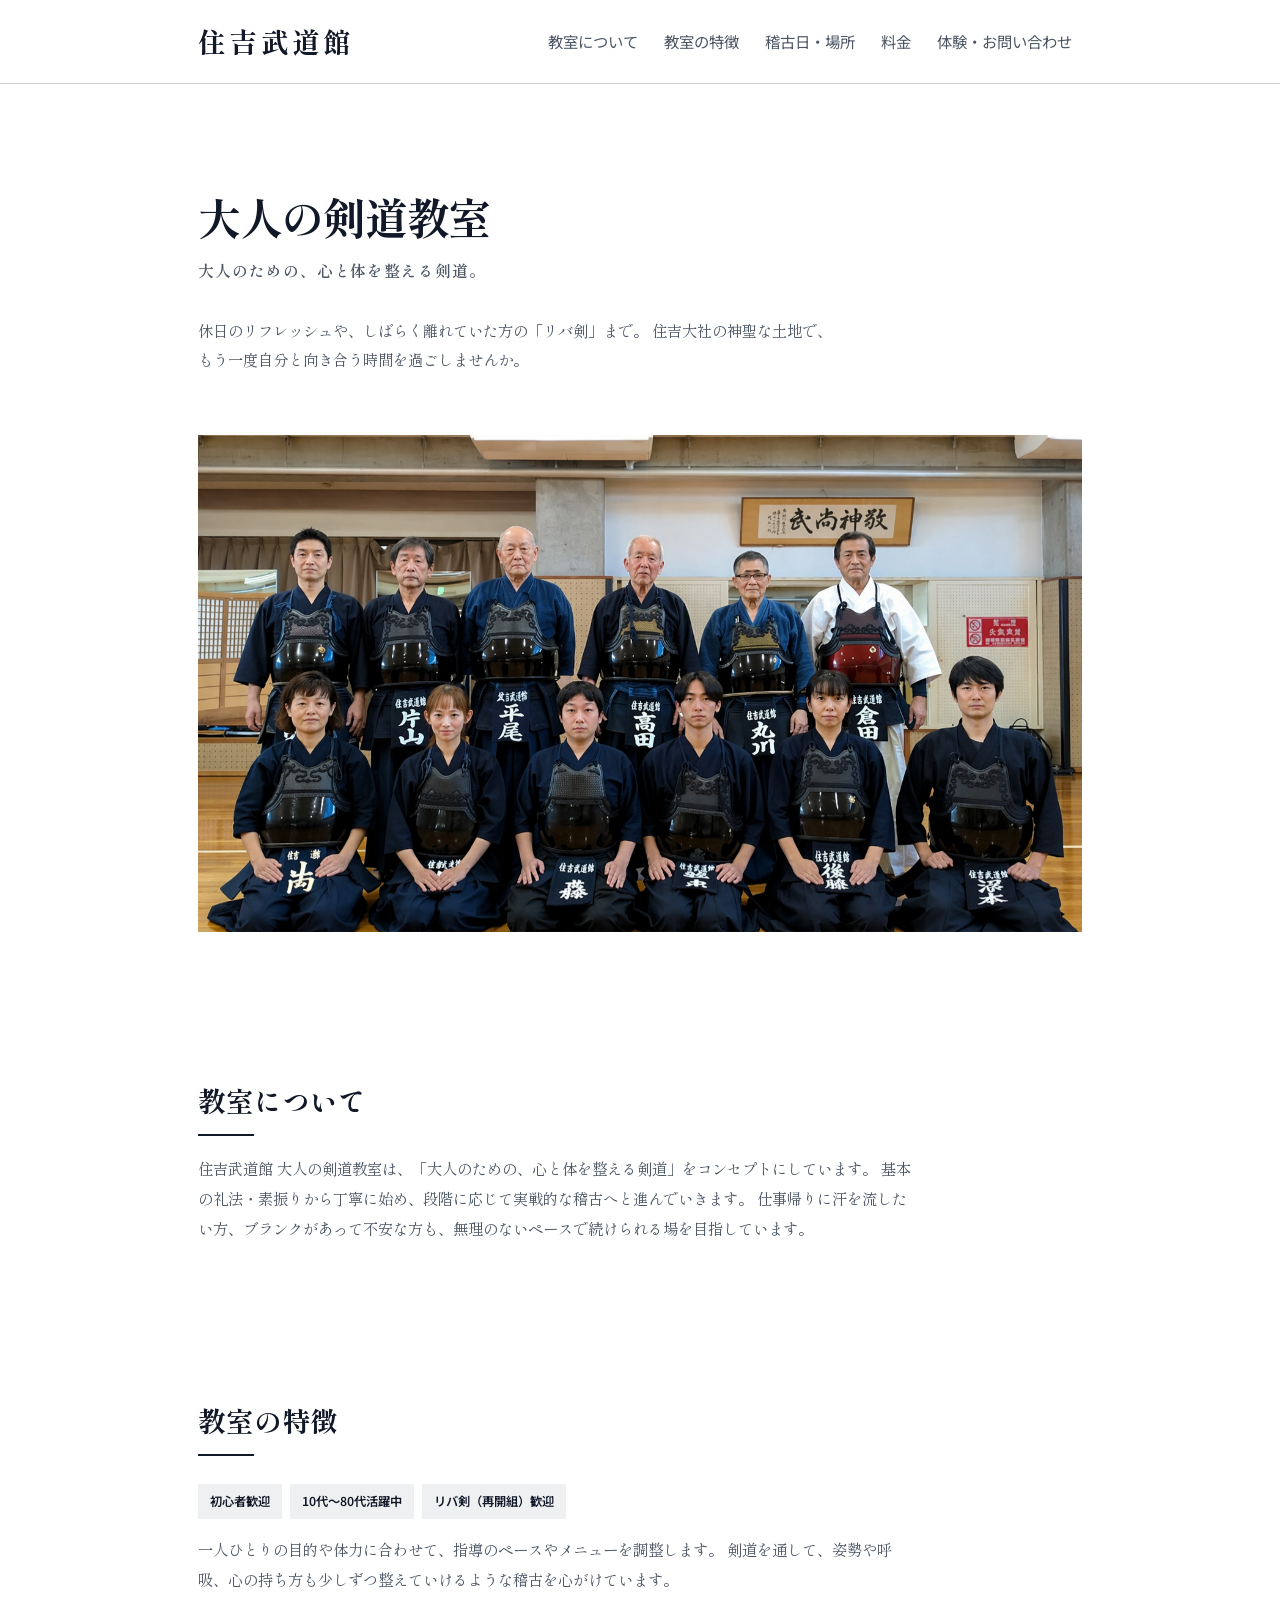
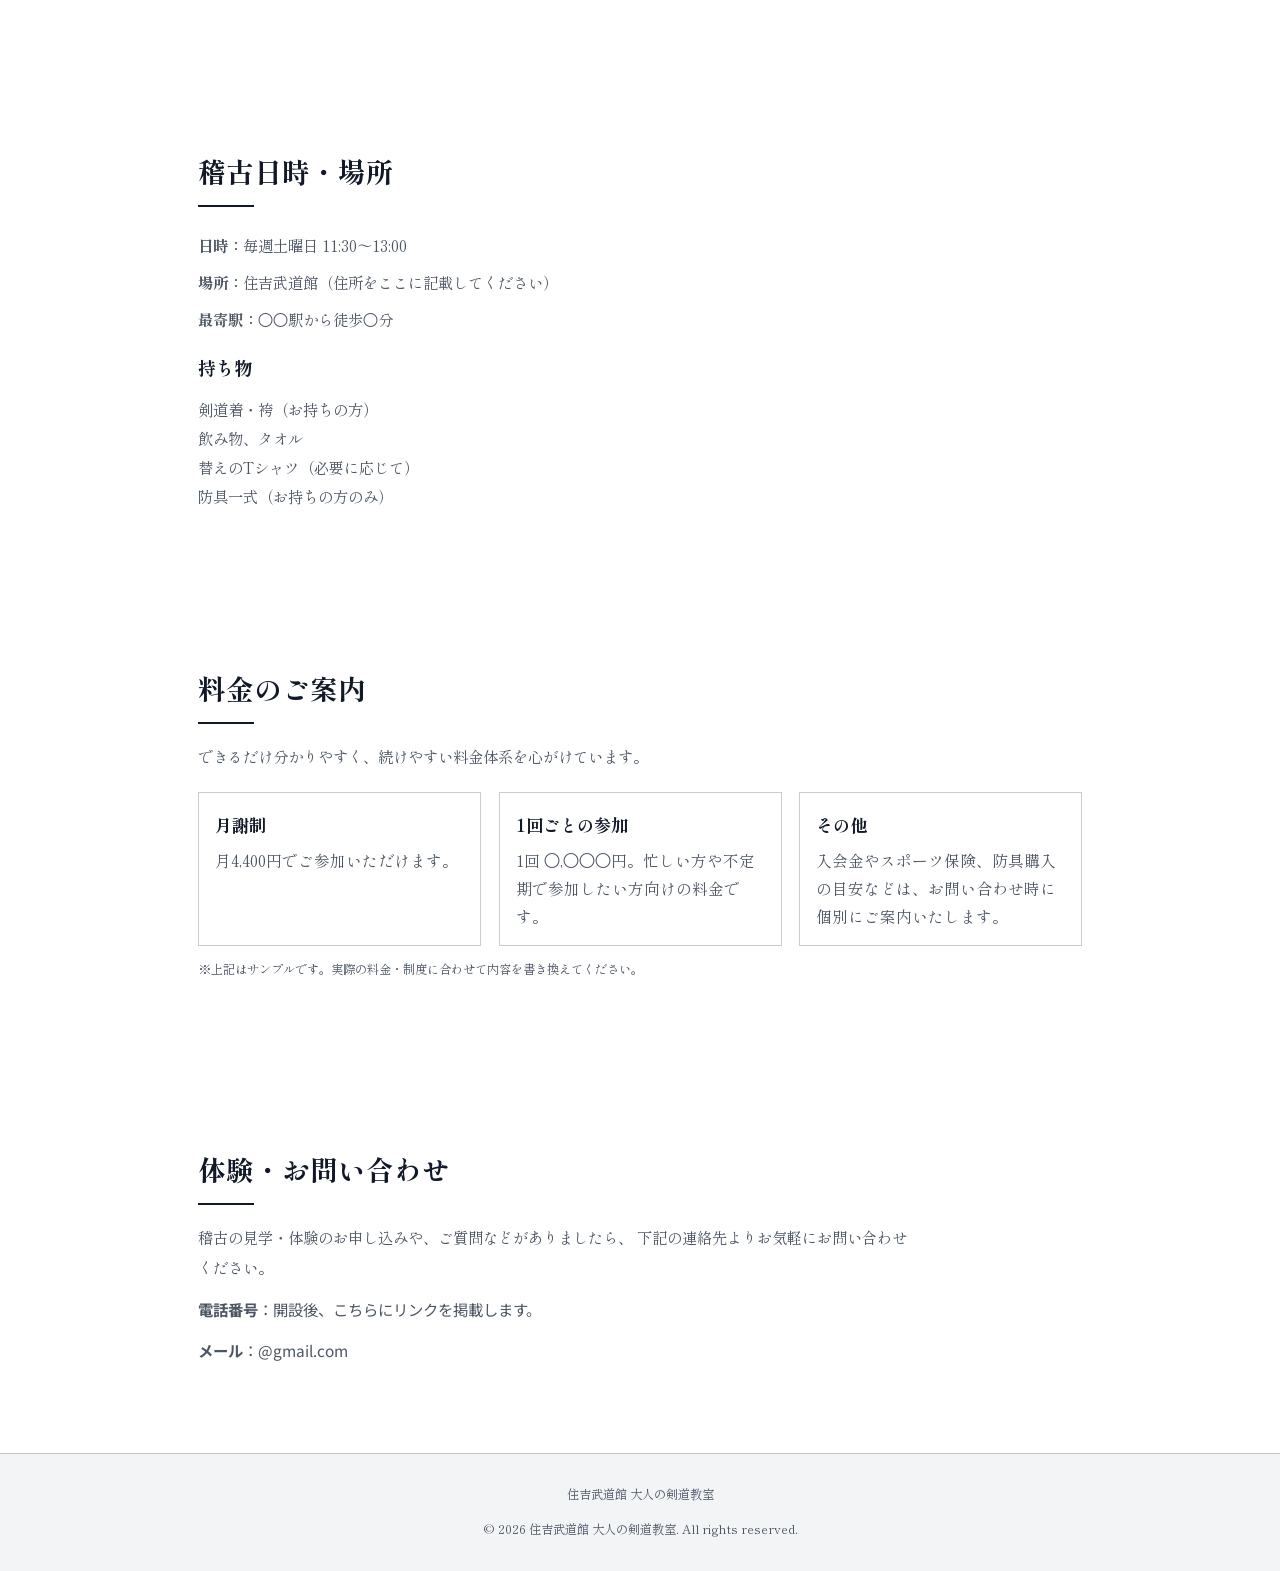
==== index.html @ 5b2eb1c3 "Add files via upload" ====
<!DOCTYPE html>
<html lang="ja">

<head>
  <meta charset="UTF-8" />
  <meta name="viewport" content="width=device-width, initial-scale=1" />
  <title>住吉武道館｜大人の剣道教室</title>
  <link rel="preconnect" href="https://fonts.googleapis.com">
  <link rel="preconnect" href="https://fonts.gstatic.com" crossorigin>
  <link
    href="https://fonts.googleapis.com/css2?family=Noto+Sans+JP:wght@400;500;600;700&family=Sawarabi+Mincho&family=Shippori+Mincho:wght@400;500;600;700;800&display=swap"
    rel="stylesheet">
  <link rel="stylesheet" href="style.css?v=20260422d" />
</head>

<body>
  <div id="page-loader">
    <div class="loader-panel left"></div>
    <div class="loader-panel right"></div>
    <div class="loader-shinai"></div>
  </div>

  <header class="site-header">
    <div class="container header-inner">
      <a href="#hero" class="logo">住吉武道館</a>
      <button class="menu-toggle" type="button" aria-label="メニューを開く" aria-expanded="false" aria-controls="site-nav">
        <span></span>
        <span></span>
        <span></span>
      </button>
      <nav class="nav" id="site-nav">
        <a href="#about">教室について</a>
        <a href="#features">教室の特徴</a>
        <a href="#schedule">稽古日・場所</a>
        <a href="#pricing">料金</a>
        <a href="#contact">体験・お問い合わせ</a>
      </nav>
    </div>
  </header>

  <main>
    <section id="hero" class="hero">
      <div class="container hero-inner">
        <div class="hero-text">
          <h1>大人の剣道教室</h1>
          <p class="hero-tagline">大人のための、心と体を整える剣道。</p>
          <p>
            休日のリフレッシュや、しばらく離れていた方の「リバ剣」まで。
            住吉大社の神聖な土地で、もう一度自分と向き合う時間を過ごしませんか。
          </p>
        </div>
        <div class="hero-visual">
          <div class="hero-photo">
            <img src="1.png" alt="住吉武道館 大人の剣道教室の集合写真" class="hero-photo-img" />
            <div class="hero-photo-overlay"></div>
          </div>
        </div>
      </div>
    </section>

    <section id="about" class="section">
      <div class="container section-inner">
        <h2 class="section-title">教室について</h2>
        <p class="section-lead">
          住吉武道館 大人の剣道教室は、「大人のための、心と体を整える剣道」をコンセプトにしています。
          基本の礼法・素振りから丁寧に始め、段階に応じて実戦的な稽古へと進んでいきます。
          仕事帰りに汗を流したい方、ブランクがあって不安な方も、無理のないペースで続けられる場を目指しています。
        </p>
      </div>
    </section>

    <section id="features" class="section">
      <div class="container section-inner">
        <h2 class="section-title">教室の特徴</h2>
        <div class="badge-row">
          <span class="badge">初心者歓迎</span>
          <span class="badge">10代〜80代活躍中</span>
          <span class="badge">リバ剣（再開組）歓迎</span>
        </div>
        <p class="section-lead">
          一人ひとりの目的や体力に合わせて、指導のペースやメニューを調整します。
          剣道を通して、姿勢や呼吸、心の持ち方も少しずつ整えていけるような稽古を心がけています。
        </p>
      </div>
    </section>

    <section id="schedule" class="section">
      <div class="container section-inner">
        <h2 class="section-title">稽古日時・場所</h2>
        <div class="schedule-simple">
          <p><strong>日時：</strong>毎週土曜日 11:30〜13:00</p>
          <p><strong>場所：</strong>住吉武道館（住所をここに記載してください）</p>
          <p><strong>最寄駅：</strong>◯◯駅から徒歩◯分</p>
        </div>
        <div class="belongings-section">
          <h3 class="belongings-title">持ち物</h3>
          <ul class="belongings-list">
            <li>剣道着・袴（お持ちの方）</li>
            <li>飲み物、タオル</li>
            <li>替えのTシャツ（必要に応じて）</li>
            <li>防具一式（お持ちの方のみ）</li>
          </ul>
        </div>
      </div>
    </section>

    <section id="pricing" class="section gray">
      <div class="container section-inner">
        <h2 class="section-title">料金のご案内</h2>
        <p class="section-lead">
          できるだけ分かりやすく、続けやすい料金体系を心がけています。
        </p>
        <div class="cards">
          <div class="card">
            <h3>月謝制</h3>
            <p>月4,400円でご参加いただけます。</p>
          </div>
          <div class="card">
            <h3>1回ごとの参加</h3>
            <p>
              1回 ◯,◯◯◯円。忙しい方や不定期で参加したい方向けの料金です。
            </p>
          </div>
          <div class="card">
            <h3>その他</h3>
            <p>
              入会金やスポーツ保険、防具購入の目安などは、お問い合わせ時に個別にご案内いたします。
            </p>
          </div>
        </div>
        <p class="section-note">
          ※上記はサンプルです。実際の料金・制度に合わせて内容を書き換えてください。
        </p>
      </div>
    </section>

    <section id="contact" class="section">
      <div class="container section-inner">
        <h2 class="section-title">体験・お問い合わせ</h2>
        <p class="section-lead">
          稽古の見学・体験のお申し込みや、ご質問などがありましたら、
          下記の連絡先よりお気軽にお問い合わせください。
        </p>
        <ul class="contact-methods">
          <li>
            <strong>電話番号</strong>：開設後、こちらにリンクを掲載します。
          </li>
          <li>
            <strong>メール</strong>：@gmail.com
          </li>
        </ul>
      </div>
    </section>
  </main>

  <footer class="site-footer">
    <div class="container footer-inner">
      <p>住吉武道館 大人の剣道教室</p>
      <p>
        &copy; <span id="year"></span> 住吉武道館 大人の剣道教室. All rights
        reserved.
      </p>
    </div>
  </footer>

  <script src="script.js?v=20260422c"></script>
</body>

</html>
---- style.css ----
:root {
  --bg: #ffffff;
  --bg-alt: #ffffff;
  --card-bg: #ffffff;
  --accent: #1f2937;
  --accent-soft: rgba(31, 41, 55, 0.07);
  --accent-strong: #111827;
  --text: #111827;
  --text-soft: #4b5563;
  --border-subtle: rgba(31, 41, 55, 0.24);
  --radius-lg: 0;
  --radius-md: 0;
  --shadow-soft: 0 18px 40px rgba(15, 23, 42, 0.08);
  --font-serif: 'Shippori Mincho', 'Sawarabi Mincho', serif;
  --font-sans: 'Noto Sans JP', sans-serif;
}

*,
*::before,
*::after {
  box-sizing: border-box;
  border-radius: 0 !important;
}

html,
body {
  margin: 0;
  padding: 0;
  font-family: var(--font-serif);
  font-size: clamp(15px, 1.2vw, 17px);
  line-height: 1.85;
  background: #ffffff;
  color: var(--text);
  scroll-behavior: smooth;
  overflow-x: hidden;
}

.nav,
.btn,
.badge,
.hero-photo-badge,
.hero-photo-label,
.info-row dt,
.text-muted,
.form-row input,
.form-row textarea,
.form-row label,
.faq-q,
.contact-methods {
  font-family: var(--font-sans);
}

/* 縦書きのラベルのみ明朝体に戻す */
.hero-photo-label {
  font-family: var(--font-serif);
}

#page-loader {
  position: fixed;
  inset: 0;
  z-index: 9999;
  pointer-events: none;
  display: flex;
  align-items: center;
  justify-content: center;
  overflow: hidden;
}

.loader-panel {
  position: absolute;
  top: 0;
  width: 50%;
  height: 100%;
  background: radial-gradient(circle at top, #111827, #020617);
}

.loader-panel.left {
  left: 0;
  transform-origin: left center;
  animation: loader-open-left 1.2s ease-in-out forwards 1.4s;
}

.loader-panel.right {
  right: 0;
  transform-origin: right center;
  animation: loader-open-right 1.2s ease-in-out forwards 1.4s;
}

.loader-title {
  position: relative;
  padding: 10px 24px;
  border-radius: 999px;
  border: 1px solid rgba(229, 231, 235, 0.7);
  background: rgba(15, 23, 42, 0.85);
  color: #f9fafb;
  font-size: 0.9rem;
  letter-spacing: 0.12em;
  text-transform: none;
  opacity: 0;
  animation: loader-title-fade 0.8s ease-out forwards 0.8s;
}

.loader-shinai {
  position: relative;
  width: 80px;
  height: 80px;
}

.loader-shinai::before,
.loader-shinai::after {
  content: '';
  position: absolute;
  left: 50%;
  top: 50%;
  width: 4px;
  height: 72px;
  background: linear-gradient(to bottom, #facc6b, #b45309);
  border-radius: 999px;
  box-shadow: 0 6px 12px rgba(0, 0, 0, 0.35);
  transform: translate(-50%, -50%);
  transform-origin: center 90%;
  opacity: 0;
}

.loader-shinai::before {
  animation: shinai-left 1.4s ease-in-out forwards 0.3s;
}

.loader-shinai::after {
  animation: shinai-right 1.4s ease-in-out forwards 0.3s;
}

@keyframes loader-open-left {
  0% {
    transform: translateX(0);
  }

  100% {
    transform: translateX(-100%);
  }
}

@keyframes loader-open-right {
  0% {
    transform: translateX(0);
  }

  100% {
    transform: translateX(100%);
  }
}

@keyframes loader-title-fade {
  0% {
    opacity: 0;
  }

  40% {
    opacity: 1;
  }

  100% {
    opacity: 0;
  }
}

@keyframes shinai-left {
  0% {
    transform: translate(-220%, -50%) rotate(-8deg);
    opacity: 0;
  }

  25% {
    opacity: 1;
  }

  70% {
    transform: translate(-62%, -50%) rotate(32deg);
    opacity: 1;
  }

  100% {
    transform: translate(-62%, -50%) rotate(32deg);
    opacity: 0;
  }
}

@keyframes shinai-right {
  0% {
    transform: translate(220%, -50%) rotate(8deg);
    opacity: 0;
  }

  25% {
    opacity: 1;
  }

  70% {
    transform: translate(-38%, -50%) rotate(-32deg);
    opacity: 1;
  }

  100% {
    transform: translate(-38%, -50%) rotate(-32deg);
    opacity: 0;
  }
}

body {
  min-height: 100vh;
}

a {
  color: inherit;
  text-decoration: none;
}

.container {
  width: 100%;
  max-width: 980px;
  margin-inline: auto;
  padding-inline: 48px;
}

.site-header {
  position: sticky;
  top: 0;
  z-index: 20;
  backdrop-filter: blur(16px);
  background: rgba(255, 255, 255, 0.98);
  border-bottom: 1px solid var(--border-subtle);
}

.reveal-on-scroll {
  opacity: 0;
  transform: translateY(28px) scale(0.985);
  filter: blur(4px);
  transition: opacity 0.85s ease, transform 0.85s ease, filter 0.85s ease;
  transition-delay: var(--reveal-delay, 0ms);
  will-change: opacity, transform;
}

.reveal-on-scroll.is-visible,
.is-visible {
  opacity: 1;
  transform: translateY(0) scale(1);
  filter: blur(0);
}

.header-inner {
  display: flex;
  align-items: center;
  justify-content: space-between;
  gap: 24px;
  padding-block: 16px;
}

.logo {
  font-weight: 700;
  letter-spacing: 0.12em;
  text-transform: none;
  font-size: clamp(1.35rem, 1.2vw + 1rem, 1.8rem);
  color: #111827;
  white-space: nowrap;
}

.menu-toggle {
  display: none;
  flex-direction: column;
  justify-content: center;
  gap: 5px;
  width: 42px;
  height: 42px;
  border: none;
  background: transparent;
  padding: 10px;
  cursor: pointer;
}

.menu-toggle span {
  display: block;
  width: 100%;
  height: 2px;
  background: #111827;
  transition: transform 0.2s ease, opacity 0.2s ease;
}

.nav {
  display: flex;
  position: static;
  background: transparent;
  border: none;
  padding: 0;
  flex-direction: row;
  gap: 6px;
  opacity: 1;
  pointer-events: auto;
  transform: none;
  transition: none;
}

.nav a {
  width: auto;
  padding: 8px 10px;
  color: var(--text-soft);
  transition: color 0.2s ease, background-color 0.2s ease,
    transform 0.15s ease;
}

.site-header.nav-open .nav {
  opacity: 1;
  pointer-events: auto;
  transform: translateY(0);
}

.site-header.nav-open .menu-toggle span:nth-child(1) {
  transform: translateY(7px) rotate(45deg);
}

.site-header.nav-open .menu-toggle span:nth-child(2) {
  opacity: 0;
}

.site-header.nav-open .menu-toggle span:nth-child(3) {
  transform: translateY(-7px) rotate(-45deg);
}

.nav a:hover {
  color: #111827;
  background-color: rgba(31, 41, 55, 0.06);
  transform: translateY(-1px);
}

.hero {
  padding: 72px 0 56px;
}

.hero-inner {
  display: flex;
  flex-direction: column;
  gap: 32px;
  align-items: flex-start;
}

.hero-text {
  border-left: none;
  padding-left: 0;
  text-align: left;
  max-width: 720px;
  margin-inline: 0;
}

.hero-tagline {
  font-size: clamp(0.92rem, 0.4vw + 0.84rem, 1.02rem);
  color: var(--accent-strong);
  font-weight: 600;
  letter-spacing: 0.06em;
  text-transform: none;
  margin: 0 0 8px;
}

.hero-text h1 {
  font-size: clamp(2.1rem, 3vw + 1rem, 2.8rem);
  line-height: 1.15;
  letter-spacing: -0.03em;
  margin-bottom: 16px;
}

.hero-text p {
  margin: 0 0 30px;
  color: var(--text-soft);
  max-width: 640px;
  margin-inline: 0;
}

.hero-actions {
  display: flex;
  flex-wrap: wrap;
  gap: 12px;
  justify-content: center;
}

.btn {
  display: inline-flex;
  align-items: center;
  justify-content: center;
  padding: 10px 20px;
  border-radius: 999px;
  border: 1px solid transparent;
  cursor: pointer;
  font-size: 0.95rem;
  font-weight: 500;
  transition: background-color 0.18s ease, color 0.18s ease,
    border-color 0.18s ease, transform 0.12s ease, box-shadow 0.12s ease;
}

.btn.primary {
  background: linear-gradient(135deg, #1f2937, #111827);
  border-color: rgba(17, 24, 39, 0.9);
  color: #ffffff;
  box-shadow: 0 18px 35px rgba(15, 23, 42, 0.55);
}

.btn.primary:hover {
  background: linear-gradient(135deg, #111827, #020617);
  transform: translateY(-1px);
  box-shadow: 0 22px 45px rgba(15, 23, 42, 0.7);
}

.btn.ghost {
  background: transparent;
  border-color: rgba(31, 41, 55, 0.4);
  color: var(--text-soft);
}

.btn.ghost:hover {
  background: rgba(31, 41, 55, 0.04);
  color: #111827;
  transform: translateY(-1px);
}

.btn.full-width {
  width: 100%;
}

.hero-visual {
  display: flex;
  justify-content: center;
  width: 100%;
}

.hero-photo {
  position: relative;
  padding: 0;
  background-color: transparent;
  width: min(900px, 100%);
  aspect-ratio: 16 / 9;
  border-radius: 0;
  border: none;
  color: inherit;
  box-shadow: none;
}

.hero-photo::after {
  content: none;
}

.hero-photo-img {
  width: 100%;
  height: 100%;
  object-fit: cover;
  display: block;
}

.hero-photo-overlay {
  display: none;
}

.hero-photo-content {
  position: absolute;
  inset: 24px;
  z-index: 10;
  pointer-events: none;
}

.hero-photo-label {
  position: absolute;
  bottom: 0;
  right: 0;
  writing-mode: vertical-rl;
  font-family: 'Shippori Mincho', serif;
  font-size: 0.95rem;
  letter-spacing: 0.2em;
  background: rgba(253, 253, 249, 0.95);
  color: #111827;
  padding: 18px 8px;
  border-left: 2px solid #b94724;
  margin: 0;
  box-shadow: none;
  pointer-events: auto;
}

.hero-photo-badge {
  position: absolute;
  top: 0;
  left: 0;
  padding: 6px 14px;
  background: #b94724;
  color: #fdfdf9;
  font-size: 0.85rem;
  font-weight: 600;
  letter-spacing: 0.1em;
  border: 1px solid rgba(255, 255, 255, 0.6);
  margin: 0;
  box-shadow: none;
  pointer-events: auto;
}

.card {
  background: var(--card-bg);
  border-radius: var(--radius-lg);
  padding: 20px 20px 18px;
  border: 1px solid var(--border-subtle);
  box-shadow: var(--shadow-soft);
}

.hero-visual .card h2 {
  font-size: 1.1rem;
  margin-top: 0;
  margin-bottom: 10px;
}

.hero-visual .card ul {
  margin: 0;
  padding-left: 18px;
  color: var(--text-soft);
  font-size: 0.94rem;
}

.section {
  padding: clamp(40px, 6vw, 64px) 0;
}

.section.gray {
  background: var(--bg-alt);
}

#pricing,
#faq {
  background: #ffffff;
}

.section-inner {
  text-align: left;
  display: flex;
  flex-direction: column;
  align-items: flex-start;
}

.section-title {
  font-size: clamp(1.3rem, 1.1vw + 1rem, 1.8rem);
  margin-bottom: 18px;
  width: 100%;
  text-align: left;
  display: flex;
  flex-direction: column;
  align-items: flex-start;
}

.section-title::after {
  content: '';
  display: block;
  width: 56px;
  height: 2px;
  margin-top: 8px;
  background: #111827;
  flex: 0 0 auto;
}

.section-lead {
  margin: 0;
  color: var(--text-soft);
  max-width: 720px;
  margin-inline: 0;
  line-height: 1.95;
}

.section-note {
  margin-top: 12px;
  font-size: 0.8rem;
  color: var(--text-soft);
}

.badge-row {
  display: flex;
  flex-wrap: wrap;
  gap: 8px;
  margin: 10px 0 16px;
  justify-content: flex-start;
}

.badge {
  display: inline-flex;
  align-items: center;
  padding: 6px 12px;
  border-radius: 999px;
  background: var(--accent-soft);
  color: var(--accent-strong);
  font-size: 0.8rem;
  font-weight: 600;
}

.cards {
  display: grid;
  grid-template-columns: repeat(3, minmax(0, 1fr));
  gap: 18px;
  margin-top: 20px;
}

.cards .card {
  border-radius: var(--radius-md);
  padding: 16px 16px 14px;
  background: var(--card-bg);
  border-color: var(--border-subtle);
}

/* 料金セクションは影を出さない */
#pricing .card {
  box-shadow: none;
}

.cards .card h3 {
  margin-top: 0;
  margin-bottom: 6px;
  font-size: clamp(1rem, 0.35vw + 0.94rem, 1.12rem);
}

.cards .card p {
  margin: 0;
  color: var(--text-soft);
  font-size: clamp(0.93rem, 0.3vw + 0.86rem, 1.02rem);
  line-height: 1.8;
}

.contact-form {
  margin-top: 20px;
  padding: 18px 18px 16px;
  border-radius: var(--radius-lg);
  background: var(--card-bg);
  border: 1px solid rgba(31, 41, 55, 0.28);
  box-shadow: var(--shadow-soft);
}

.schedule-simple {
  width: 100%;
  max-width: 760px;
  margin-top: 6px;
  display: flex;
  flex-direction: column;
  gap: 8px;
}

.schedule-simple p {
  margin: 0;
  color: var(--text-soft);
  line-height: 1.9;
}

.belongings-section {
  width: 100%;
  max-width: 760px;
  margin-top: 18px;
  background: transparent;
  border: none;
  border-radius: 0;
  padding: 0;
  text-align: left;
}

.belongings-title {
  margin: 0 0 10px;
  font-size: clamp(1rem, 0.4vw + 0.92rem, 1.15rem);
}

.belongings-list {
  margin: 0;
  padding-left: 0;
  list-style: none;
  color: var(--text-soft);
  line-height: 1.9;
}

.info-dl {
  margin: 0;
  display: flex;
  flex-direction: column;
  gap: 28px;
}

.info-row {
  display: flex;
  flex-direction: column;
  gap: 8px;
}

.info-row dt {
  font-size: 0.85rem;
  letter-spacing: 0.15em;
  color: #b94724;
  font-weight: 700;
  border-bottom: 1px solid rgba(31, 41, 55, 0.15);
  padding-bottom: 6px;
}

.info-row dd {
  margin: 0;
  font-size: 1.1rem;
  line-height: 1.6;
  color: var(--accent-strong);
}

.text-muted {
  font-size: 0.85rem;
  color: var(--text-soft);
  display: inline-block;
  margin-top: 6px;
  line-height: 1.5;
}

.map-wrapper {
  background: #ffffff;
  border-radius: 8px;
  padding: 8px;
  border: 1px solid #d1cbae;
  box-shadow: 0 10px 25px rgba(0, 0, 0, 0.05);
  display: flex;
}

.map-iframe {
  width: 100%;
  min-height: 320px;
  display: block;
  border-radius: 4px;
  filter: grayscale(40%) sepia(20%) contrast(1.1);
  transition: filter 0.4s ease;
}

.map-iframe:hover {
  filter: grayscale(0%) sepia(0%);
}

.form-row {
  display: flex;
  flex-direction: column;
  gap: 6px;
  margin-bottom: 12px;
}

.form-row label {
  font-size: 0.85rem;
  color: var(--text-soft);
}

.form-row input,
.form-row textarea {
  border-radius: 10px;
  border: 1px solid rgba(31, 41, 55, 0.3);
  background: #ffffff;
  color: var(--text);
  padding: 9px 11px;
  font: inherit;
  resize: vertical;
  min-height: 40px;
  outline: none;
  transition: border-color 0.18s ease, box-shadow 0.18s ease,
    background-color 0.18s ease;
}

.form-row input::placeholder,
.form-row textarea::placeholder {
  color: rgba(148, 163, 184, 0.6);
}

.form-row input:focus,
.form-row textarea:focus {
  border-color: rgba(31, 41, 55, 0.8);
  box-shadow: 0 0 0 1px rgba(31, 41, 55, 0.35);
  background: #ffffff;
}

.form-note {
  margin: 8px 0 0;
  font-size: 0.8rem;
  color: var(--text-soft);
}

.form-note.success {
  color: #4ade80;
}

.form-note.error {
  color: #f97373;
}

.site-footer {
  border-top: 1px solid var(--border-subtle);
  padding: 16px 0 18px;
  margin-top: 24px;
  background: #f3f4f6;
}

.footer-inner {
  text-align: center;
  font-size: 0.8rem;
  color: var(--text-soft);
}

.faq-list {
  margin-top: 16px;
  display: flex;
  flex-direction: column;
  gap: 12px;
  width: 100%;
  max-width: 760px;
}

.faq-item {
  padding: 12px 14px;
  border-radius: 12px;
  background: var(--card-bg);
  border: 1px solid rgba(31, 41, 55, 0.18);
}

.faq-q {
  margin: 0 0 10px;
  font-weight: 600;
  color: #111827;
  font-size: clamp(0.94rem, 0.35vw + 0.86rem, 1.04rem);
}

.faq-a {
  margin: 0;
  color: var(--text-soft);
  font-size: clamp(0.93rem, 0.3vw + 0.86rem, 1.01rem);
  line-height: 1.85;
}

.contact-methods {
  margin: 12px 0 0;
  padding-left: 0;
  color: var(--text-soft);
  font-size: clamp(0.92rem, 0.28vw + 0.84rem, 1rem);
  list-style: none;
  line-height: 1.9;
}

.contact-methods li+li {
  margin-top: 12px;
}

@media (max-width: 768px) {
  .container {
    padding-inline: 32px;
  }

  .header-inner {
    padding-block: 10px;
  }

  .hero {
    padding: 56px 0 44px;
  }

  .section {
    padding: 44px 0;
  }

  .hero-text p,
  .section-lead {
    max-width: 100%;
  }

  .cards {
    grid-template-columns: minmax(0, 1fr);
  }
}

@media (max-width: 900px) {
  .menu-toggle {
    display: inline-flex;
  }

  .nav {
    position: absolute;
    top: calc(100% + 8px);
    left: 14px;
    right: 14px;
    background: #ffffff;
    border: 1px solid rgba(31, 41, 55, 0.18);
    padding: 8px;
    flex-direction: column;
    gap: 2px;
    opacity: 0;
    pointer-events: none;
    transform: translateY(-6px);
    transition: opacity 0.2s ease, transform 0.2s ease;
  }

  .nav a {
    width: 100%;
    padding: 10px 12px;
  }
}

@media (max-width: 480px) {
  html,
  body {
    font-size: 15px;
  }

  .container {
    padding-inline: 24px;
  }

  .hero-text h1 {
    font-size: clamp(1.7rem, 6.8vw, 2rem);
    line-height: 1.25;
  }

  .hero-text p {
    margin-bottom: 24px;
  }

  .hero-text,
  .section-inner {
    width: 100%;
    max-width: 100%;
    margin-inline: 0;
  }

  .section-lead,
  .faq-a,
  .cards .card p,
  .contact-methods {
    max-width: 100%;
    margin-inline: 0;
  }

  .card,
  .cards .card,
  .faq-item {
    padding: 16px;
  }

  .section {
    padding: 38px 0;
  }

  .hero-actions {
    flex-direction: column;
    align-items: stretch;
  }
}
@media (prefers-reduced-motion: reduce) {
  html,
  body {
    scroll-behavior: auto;
  }

  .reveal-on-scroll {
    transition-duration: 0.45s;
  }
}
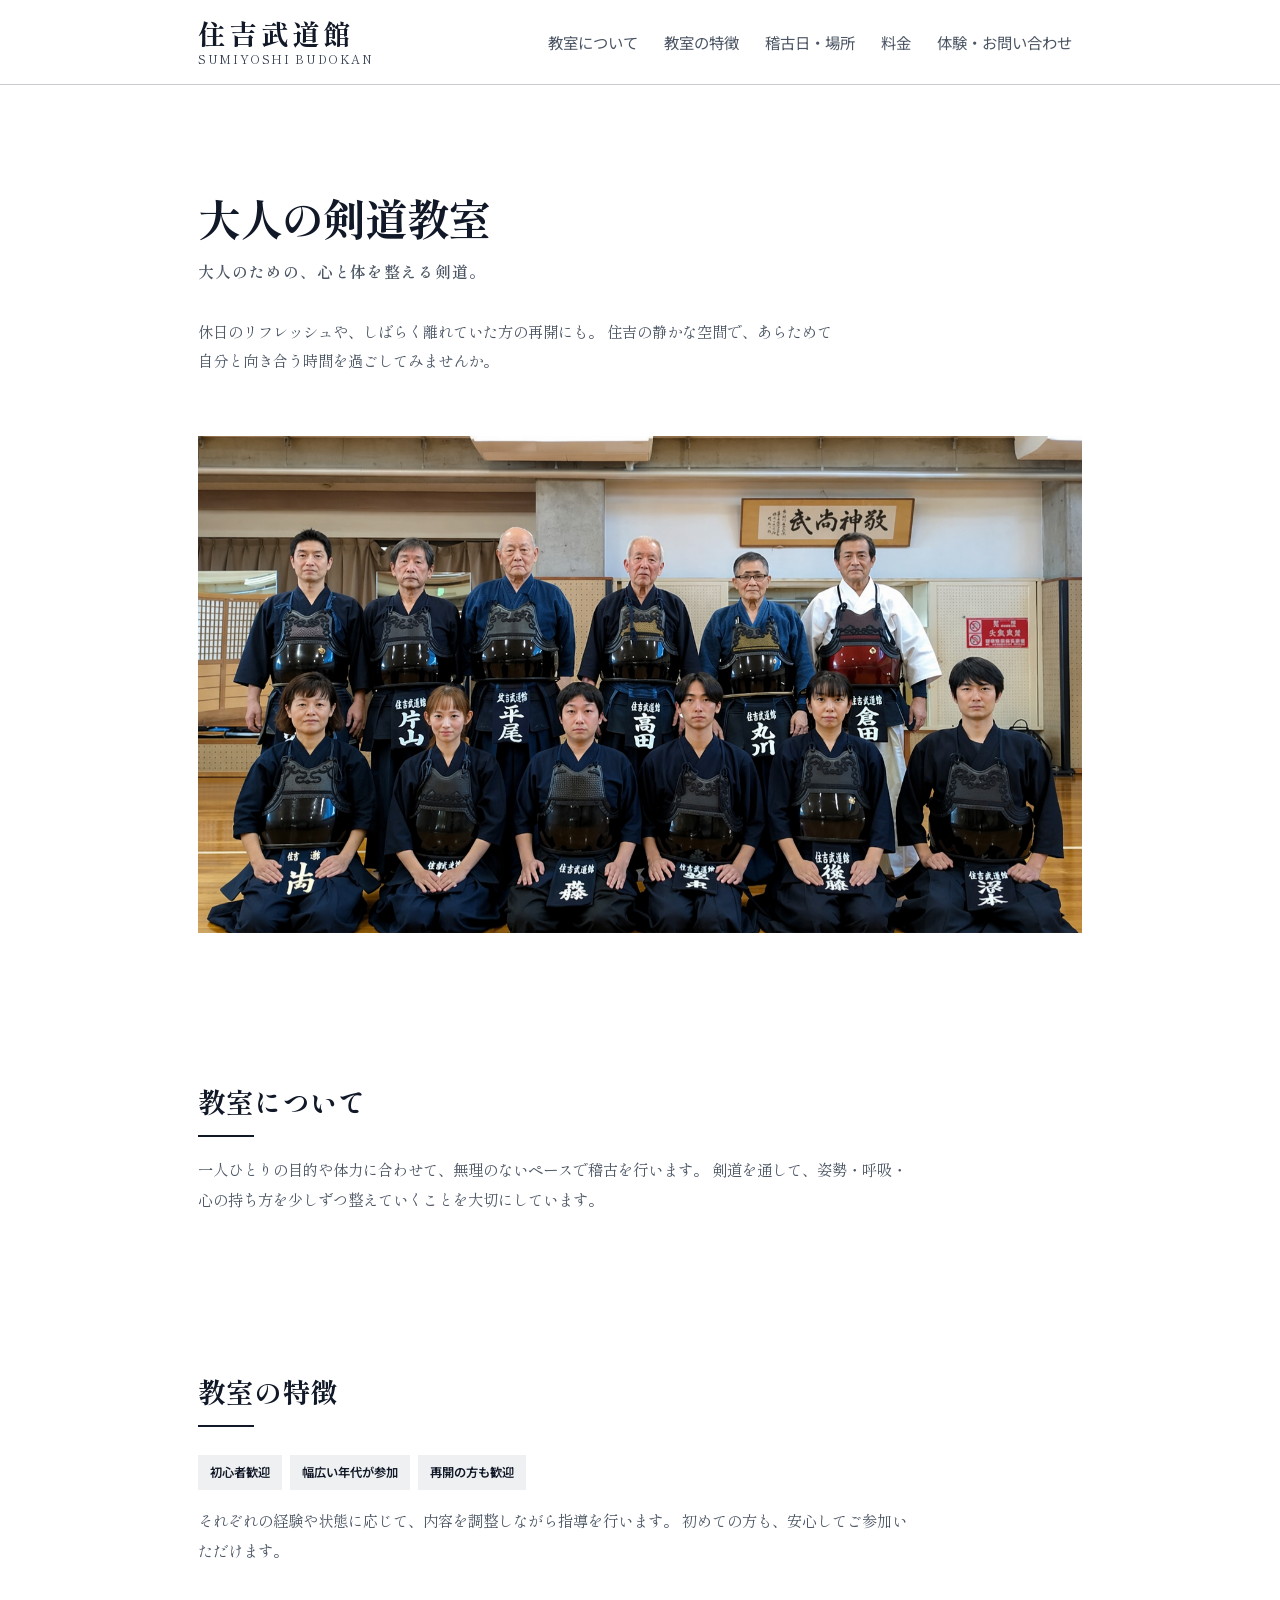
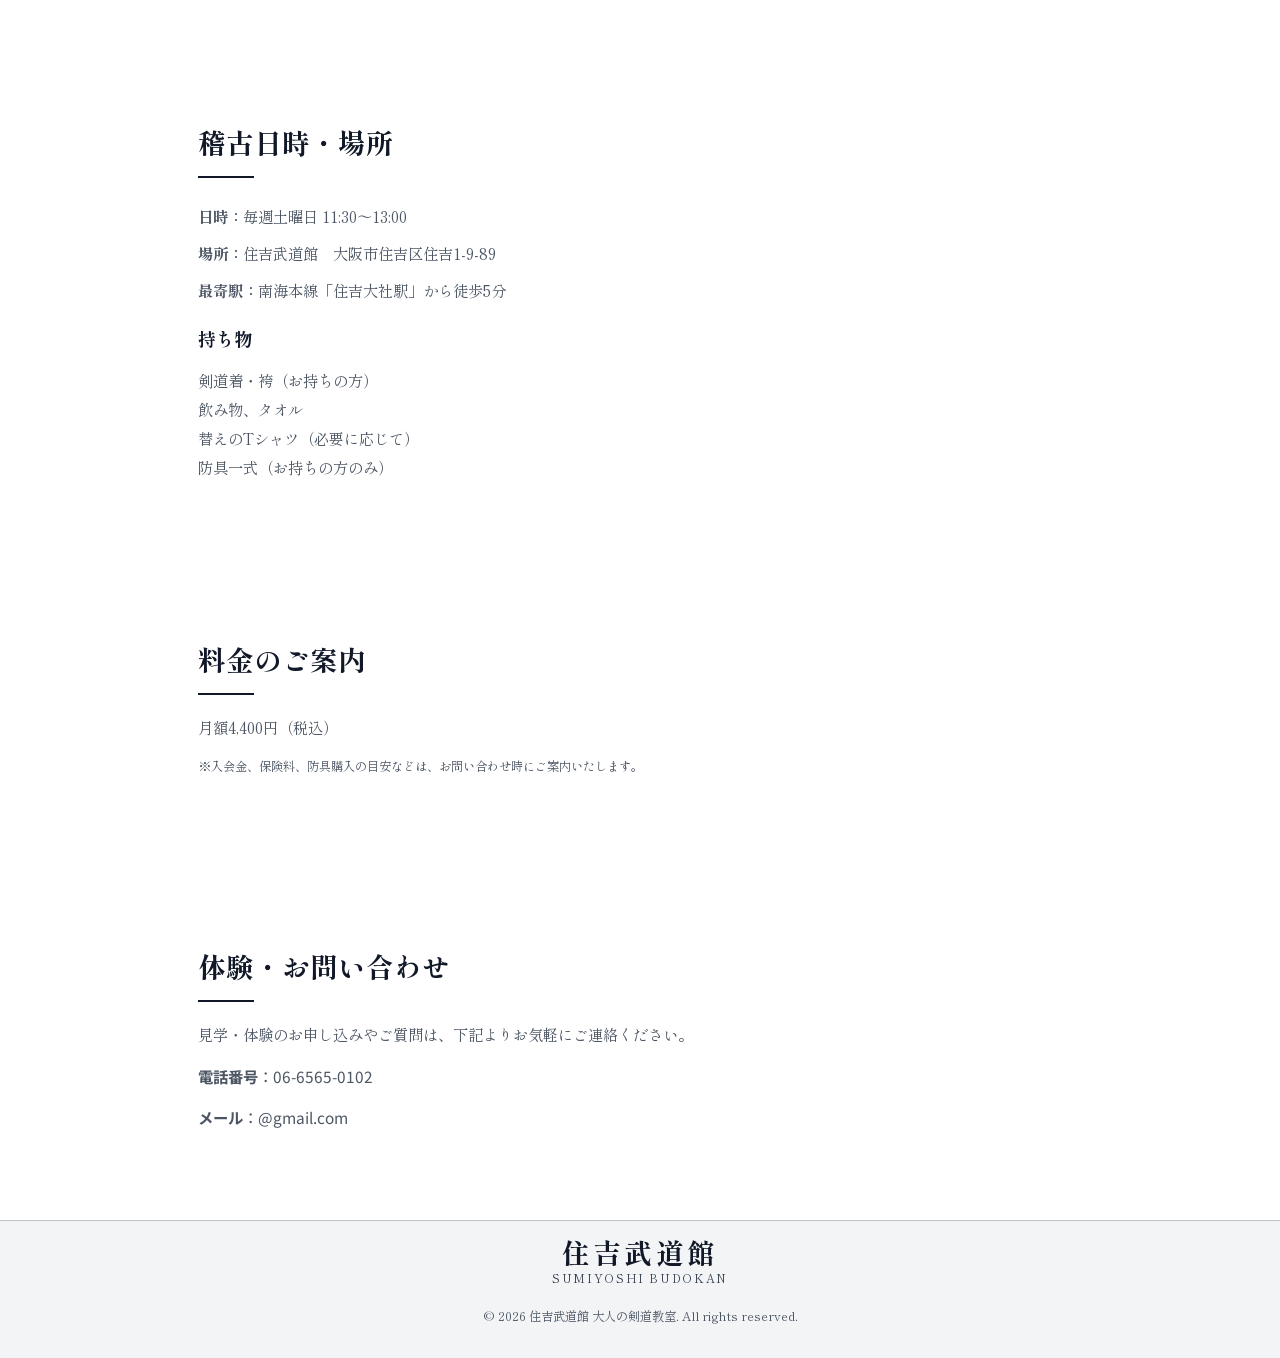
==== commit 4712dacf: "Add files via upload" ====
--- a/index.html
+++ b/index.html
@@ -22,7 +22,10 @@
 
   <header class="site-header">
     <div class="container header-inner">
-      <a href="#hero" class="logo">住吉武道館</a>
+      <a href="#hero" class="logo">
+        <span class="logo-main">住吉武道館</span>
+        <span class="logo-sub">SUMIYOSHI BUDOKAN</span>
+      </a>
       <button class="menu-toggle" type="button" aria-label="メニューを開く" aria-expanded="false" aria-controls="site-nav">
         <span></span>
         <span></span>
@@ -45,8 +48,8 @@
           <h1>大人の剣道教室</h1>
           <p class="hero-tagline">大人のための、心と体を整える剣道。</p>
           <p>
-            休日のリフレッシュや、しばらく離れていた方の「リバ剣」まで。
-            住吉大社の神聖な土地で、もう一度自分と向き合う時間を過ごしませんか。
+            休日のリフレッシュや、しばらく離れていた方の再開にも。
+住吉の静かな空間で、あらためて自分と向き合う時間を過ごしてみませんか。
           </p>
         </div>
         <div class="hero-visual">
@@ -62,9 +65,8 @@
       <div class="container section-inner">
         <h2 class="section-title">教室について</h2>
         <p class="section-lead">
-          住吉武道館 大人の剣道教室は、「大人のための、心と体を整える剣道」をコンセプトにしています。
-          基本の礼法・素振りから丁寧に始め、段階に応じて実戦的な稽古へと進んでいきます。
-          仕事帰りに汗を流したい方、ブランクがあって不安な方も、無理のないペースで続けられる場を目指しています。
+          一人ひとりの目的や体力に合わせて、無理のないペースで稽古を行います。
+剣道を通して、姿勢・呼吸・心の持ち方を少しずつ整えていくことを大切にしています。
         </p>
       </div>
     </section>
@@ -74,12 +76,12 @@
         <h2 class="section-title">教室の特徴</h2>
         <div class="badge-row">
           <span class="badge">初心者歓迎</span>
-          <span class="badge">10代〜80代活躍中</span>
-          <span class="badge">リバ剣（再開組）歓迎</span>
+          <span class="badge">幅広い年代が参加</span>
+          <span class="badge">再開の方も歓迎</span>
         </div>
         <p class="section-lead">
-          一人ひとりの目的や体力に合わせて、指導のペースやメニューを調整します。
-          剣道を通して、姿勢や呼吸、心の持ち方も少しずつ整えていけるような稽古を心がけています。
+          それぞれの経験や状態に応じて、内容を調整しながら指導を行います。
+初めての方も、安心してご参加いただけます。
         </p>
       </div>
     </section>
@@ -89,8 +91,8 @@
         <h2 class="section-title">稽古日時・場所</h2>
         <div class="schedule-simple">
           <p><strong>日時：</strong>毎週土曜日 11:30〜13:00</p>
-          <p><strong>場所：</strong>住吉武道館（住所をここに記載してください）</p>
-          <p><strong>最寄駅：</strong>◯◯駅から徒歩◯分</p>
+          <p><strong>場所：</strong>住吉武道館　大阪市住吉区住吉1-9-89</p>
+          <p><strong>最寄駅：</strong>南海本線「住吉大社駅」から徒歩5分</p>
         </div>
         <div class="belongings-section">
           <h3 class="belongings-title">持ち物</h3>
@@ -107,29 +109,9 @@
     <section id="pricing" class="section gray">
       <div class="container section-inner">
         <h2 class="section-title">料金のご案内</h2>
-        <p class="section-lead">
-          できるだけ分かりやすく、続けやすい料金体系を心がけています。
-        </p>
-        <div class="cards">
-          <div class="card">
-            <h3>月謝制</h3>
-            <p>月4,400円でご参加いただけます。</p>
-          </div>
-          <div class="card">
-            <h3>1回ごとの参加</h3>
-            <p>
-              1回 ◯,◯◯◯円。忙しい方や不定期で参加したい方向けの料金です。
-            </p>
-          </div>
-          <div class="card">
-            <h3>その他</h3>
-            <p>
-              入会金やスポーツ保険、防具購入の目安などは、お問い合わせ時に個別にご案内いたします。
-            </p>
-          </div>
-        </div>
+        <p class="section-lead">月額4,400円（税込）</p>
         <p class="section-note">
-          ※上記はサンプルです。実際の料金・制度に合わせて内容を書き換えてください。
+          ※入会金、保険料、防具購入の目安などは、お問い合わせ時にご案内いたします。
         </p>
       </div>
     </section>
@@ -138,12 +120,11 @@
       <div class="container section-inner">
         <h2 class="section-title">体験・お問い合わせ</h2>
         <p class="section-lead">
-          稽古の見学・体験のお申し込みや、ご質問などがありましたら、
-          下記の連絡先よりお気軽にお問い合わせください。
+          見学・体験のお申し込みやご質問は、下記よりお気軽にご連絡ください。
         </p>
         <ul class="contact-methods">
           <li>
-            <strong>電話番号</strong>：開設後、こちらにリンクを掲載します。
+            <strong>電話番号</strong>：06-6565-0102
           </li>
           <li>
             <strong>メール</strong>：@gmail.com
@@ -155,7 +136,10 @@
 
   <footer class="site-footer">
     <div class="container footer-inner">
-      <p>住吉武道館 大人の剣道教室</p>
+      <div class="logo footer-logo" aria-label="住吉武道館">
+        <span class="logo-main">住吉武道館</span>
+        <span class="logo-sub">SUMIYOSHI BUDOKAN</span>
+      </div>
       <p>
         &copy; <span id="year"></span> 住吉武道館 大人の剣道教室. All rights
         reserved.
--- a/style.css
+++ b/style.css
@@ -252,16 +252,37 @@
   align-items: center;
   justify-content: space-between;
   gap: 24px;
-  padding-block: 16px;
+  padding-block: 18px;
 }
 
 .logo {
+  display: inline-flex;
+  flex-direction: column;
+  align-items: stretch;
+  gap: 6px;
   font-weight: 700;
   letter-spacing: 0.12em;
   text-transform: none;
   font-size: clamp(1.35rem, 1.2vw + 1rem, 1.8rem);
   color: #111827;
   white-space: nowrap;
+}
+
+.logo-main {
+  display: block;
+  width: 100%;
+  line-height: 1.1;
+}
+
+.logo-sub {
+  display: block;
+  width: 92%;
+  font-family: var(--font-serif);
+  font-size: 0.42em;
+  font-weight: 400;
+  letter-spacing: 0.14em;
+  line-height: 1;
+  color: #374151;
 }
 
 .menu-toggle {
@@ -795,6 +816,10 @@
   color: var(--text-soft);
 }
 
+.footer-logo {
+  margin: 0 auto 8px;
+}
+
 .faq-list {
   margin-top: 16px;
   display: flex;
@@ -844,7 +869,7 @@
   }
 
   .header-inner {
-    padding-block: 10px;
+    padding-block: 12px;
   }
 
   .hero {
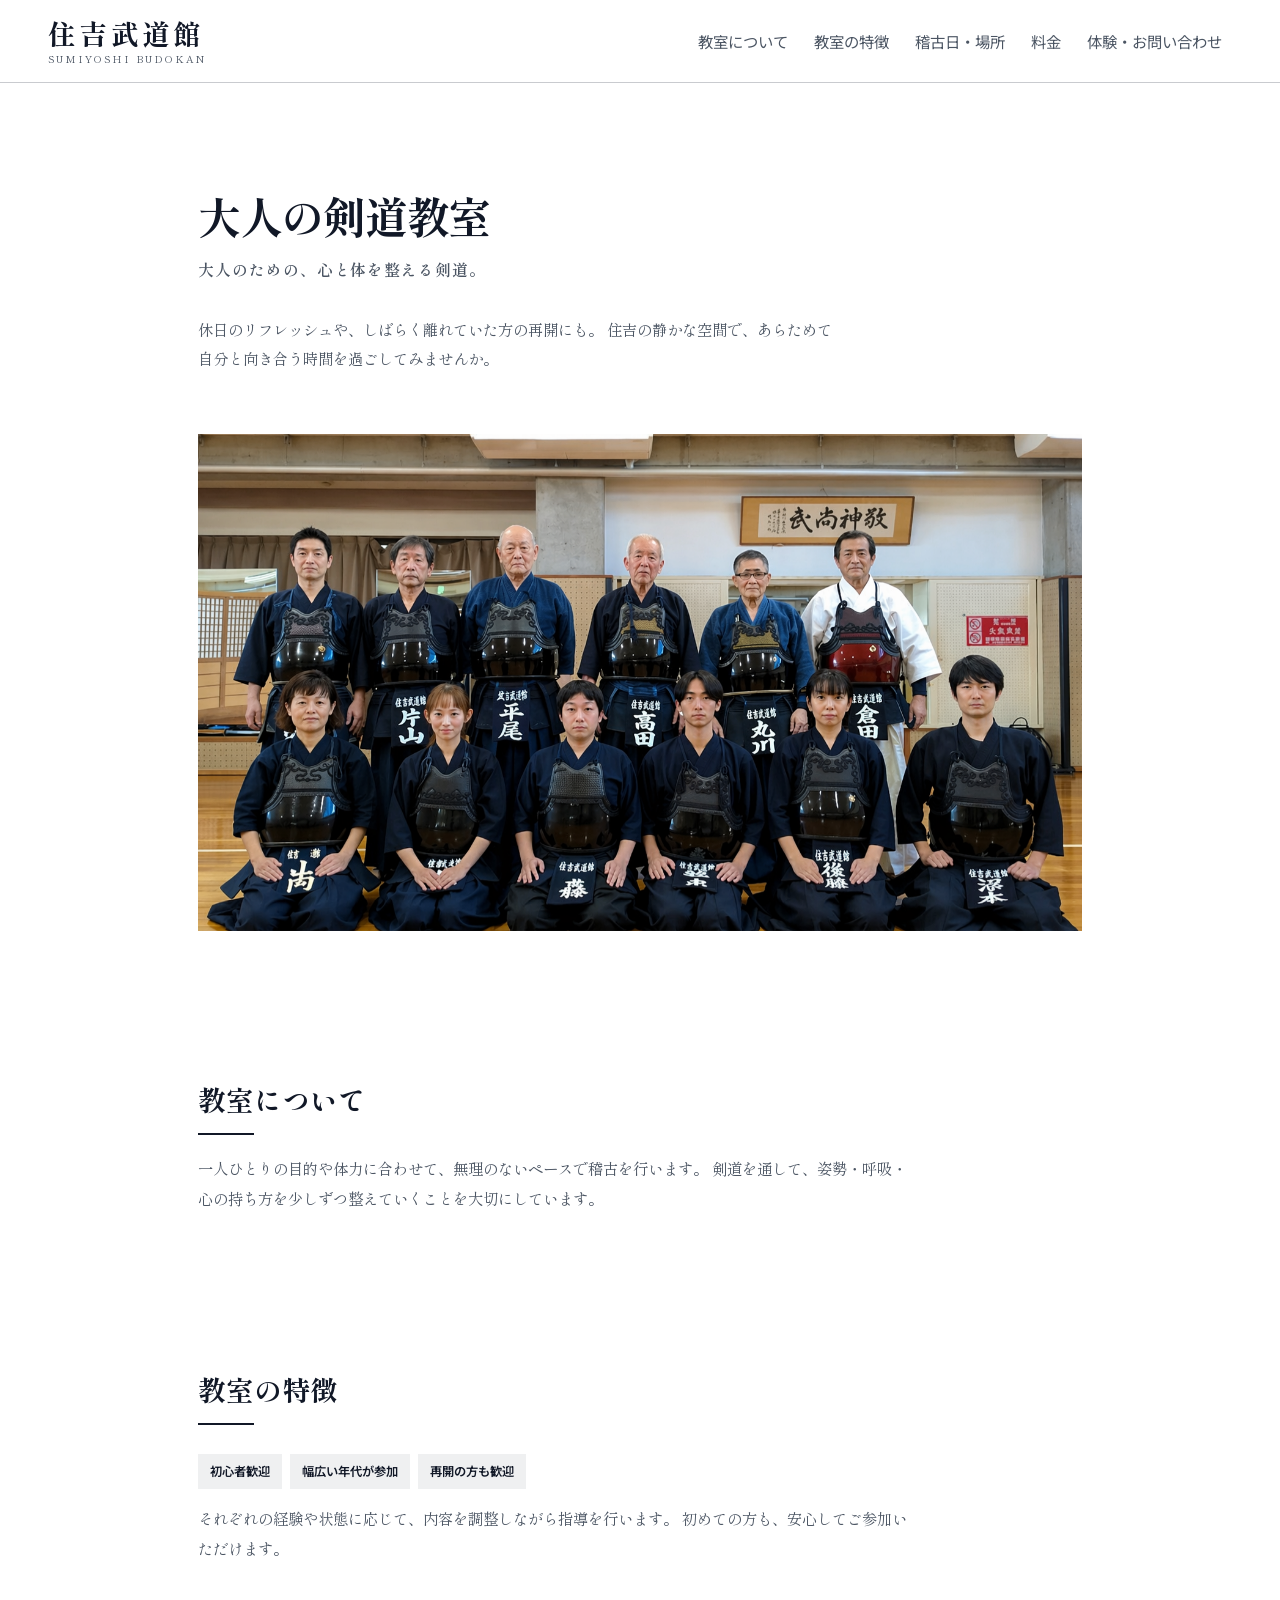
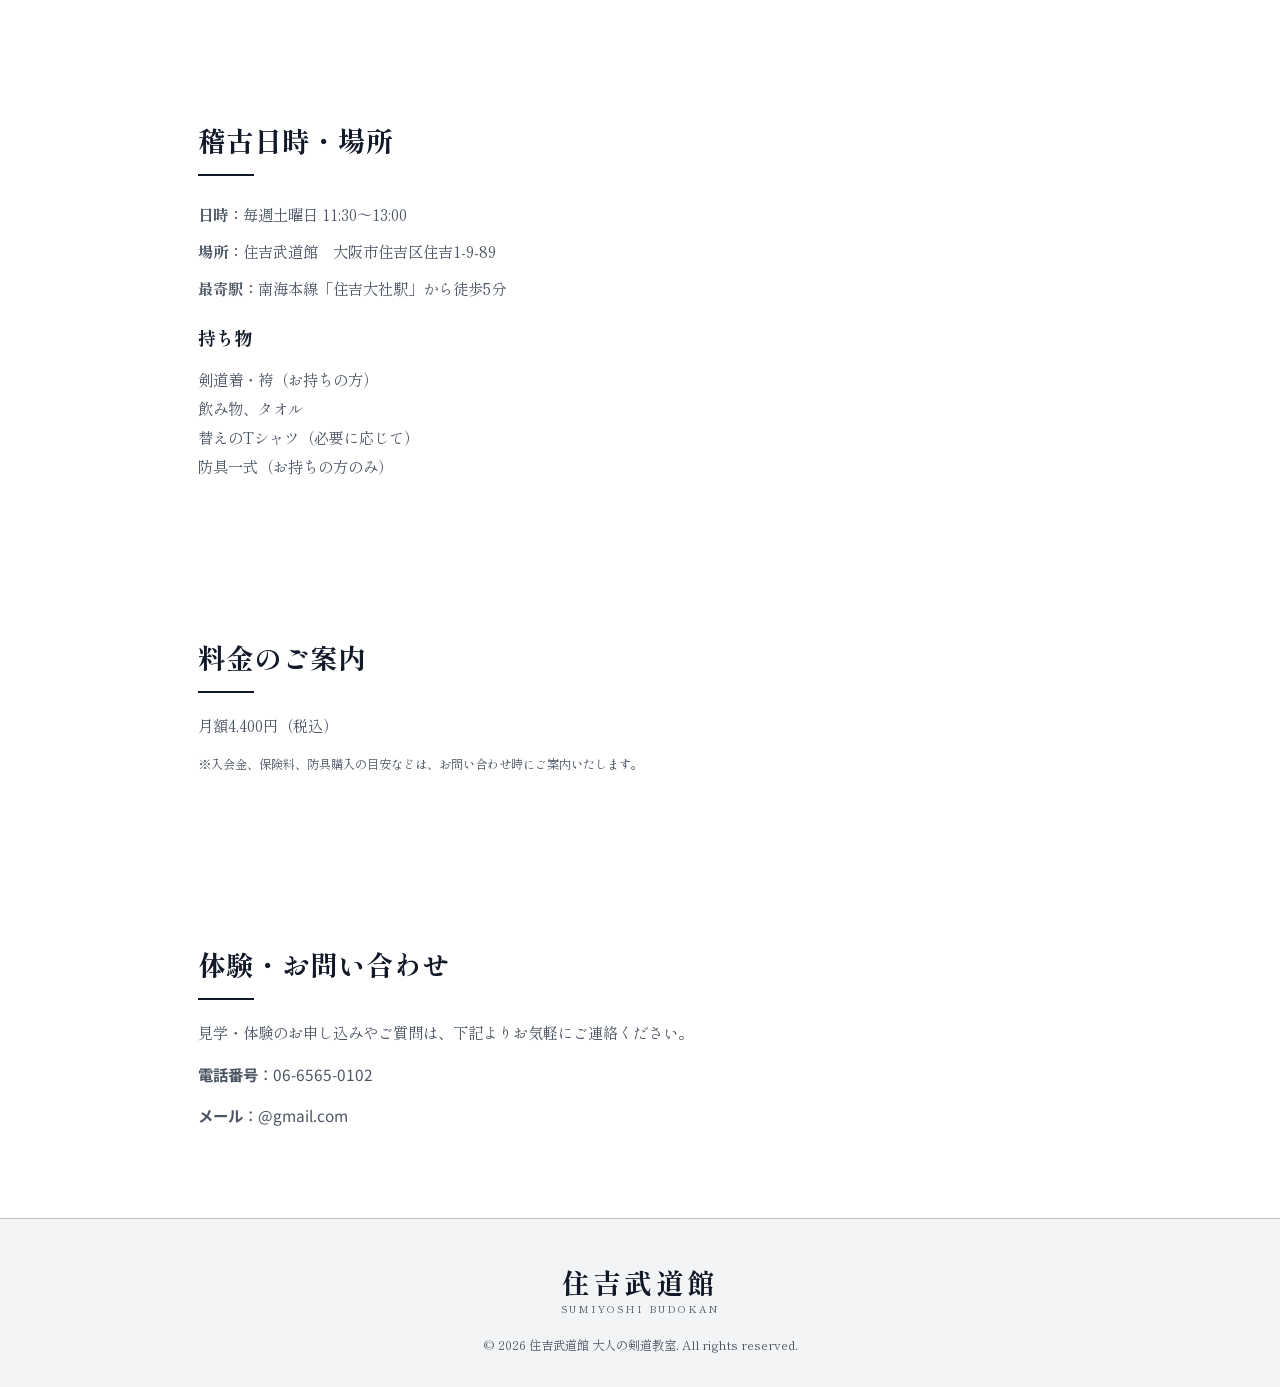
==== commit 9fc52ac1: "Add files via upload" ====
--- a/index.html
+++ b/index.html
@@ -7,9 +7,9 @@
   <title>住吉武道館｜大人の剣道教室</title>
   <link rel="preconnect" href="https://fonts.googleapis.com">
   <link rel="preconnect" href="https://fonts.gstatic.com" crossorigin>
-  <link
-    href="https://fonts.googleapis.com/css2?family=Noto+Sans+JP:wght@400;500;600;700&family=Sawarabi+Mincho&family=Shippori+Mincho:wght@400;500;600;700;800&display=swap"
-    rel="stylesheet">
+  <link
+    href="https://fonts.googleapis.com/css2?family=Noto+Sans+JP:wght@400;500;600;700&family=Sawarabi+Mincho&family=Shippori+Mincho:wght@400;500;600;700;800&display=swap"
+    rel="stylesheet">
   <link rel="stylesheet" href="style.css?v=20260422d" />
 </head>
 
@@ -150,4 +150,4 @@
   <script src="script.js?v=20260422c"></script>
 </body>
 
-</html>+</html>
--- a/style.css
+++ b/style.css
@@ -11,8 +11,8 @@
   --radius-lg: 0;
   --radius-md: 0;
   --shadow-soft: 0 18px 40px rgba(15, 23, 42, 0.08);
-  --font-serif: 'Shippori Mincho', 'Sawarabi Mincho', serif;
-  --font-sans: 'Noto Sans JP', sans-serif;
+  --font-serif: 'Shippori Mincho', 'Sawarabi Mincho', serif;
+  --font-sans: 'Noto Sans JP', sans-serif;
 }
 
 *,
@@ -26,9 +26,9 @@
 body {
   margin: 0;
   padding: 0;
-  font-family: var(--font-serif);
-  font-size: clamp(15px, 1.2vw, 17px);
-  line-height: 1.85;
+  font-family: var(--font-serif);
+  font-size: clamp(15px, 1.2vw, 17px);
+  line-height: 1.85;
   background: #ffffff;
   color: var(--text);
   scroll-behavior: smooth;
@@ -206,26 +206,34 @@
   }
 }
 
-body {
-  min-height: 100vh;
-}
-
-a {
-  color: inherit;
-  text-decoration: none;
-}
-
-.container {
-  width: 100%;
-  max-width: 980px;
-  margin-inline: auto;
-  padding-inline: 48px;
-}
-
-.site-header {
-  position: sticky;
-  top: 0;
-  z-index: 20;
+body {
+  min-height: 100vh;
+}
+
+body.nav-lock {
+  overflow: hidden;
+}
+
+a {
+  color: inherit;
+  text-decoration: none;
+}
+
+.container {
+  width: 100%;
+  max-width: 980px;
+  margin-inline: auto;
+  padding-inline: 48px;
+}
+
+.site-header .container {
+  max-width: none;
+}
+
+.site-header {
+  position: sticky;
+  top: 0;
+  z-index: 20;
   backdrop-filter: blur(16px);
   background: rgba(255, 255, 255, 0.98);
   border-bottom: 1px solid var(--border-subtle);
@@ -274,16 +282,16 @@
   line-height: 1.1;
 }
 
-.logo-sub {
-  display: block;
-  width: 92%;
-  font-family: var(--font-serif);
-  font-size: 0.42em;
-  font-weight: 400;
-  letter-spacing: 0.14em;
-  line-height: 1;
-  color: #374151;
-}
+.logo-sub {
+  display: block;
+  width: 92%;
+  font-family: var(--font-serif);
+  font-size: 0.36em;
+  font-weight: 400;
+  letter-spacing: 0.2em;
+  line-height: 1;
+  color: #4b5563;
+}
 
 .menu-toggle {
   display: none;
@@ -803,12 +811,12 @@
   color: #f97373;
 }
 
-.site-footer {
-  border-top: 1px solid var(--border-subtle);
-  padding: 16px 0 18px;
-  margin-top: 24px;
-  background: #f3f4f6;
-}
+.site-footer {
+  border-top: 1px solid var(--border-subtle);
+  padding: 48px 0 18px;
+  margin-top: 24px;
+  background: #f3f4f6;
+}
 
 .footer-inner {
   text-align: center;
@@ -890,32 +898,47 @@
   }
 }
 
-@media (max-width: 900px) {
-  .menu-toggle {
-    display: inline-flex;
-  }
-
-  .nav {
-    position: absolute;
-    top: calc(100% + 8px);
-    left: 14px;
-    right: 14px;
-    background: #ffffff;
-    border: 1px solid rgba(31, 41, 55, 0.18);
-    padding: 8px;
-    flex-direction: column;
-    gap: 2px;
-    opacity: 0;
-    pointer-events: none;
-    transform: translateY(-6px);
-    transition: opacity 0.2s ease, transform 0.2s ease;
-  }
-
-  .nav a {
-    width: 100%;
-    padding: 10px 12px;
-  }
-}
+@media (max-width: 900px) {
+  .site-header.nav-open {
+    position: fixed;
+    inset: 0;
+    overflow: hidden;
+  }
+
+  .menu-toggle {
+    display: inline-flex;
+    position: relative;
+    z-index: 22;
+  }
+
+  .nav {
+    position: absolute;
+    inset: 0;
+    z-index: 21;
+    background: #ffffff;
+    border: none;
+    padding: 96px 32px 48px;
+    flex-direction: column;
+    align-items: center;
+    justify-content: center;
+    gap: 18px;
+    opacity: 0;
+    pointer-events: none;
+    transform: translateY(-10px);
+    transition: opacity 0.2s ease, transform 0.2s ease;
+  }
+
+  .nav a {
+    width: auto;
+    padding: 12px 18px;
+    color: #111827;
+    font-family: var(--font-serif);
+    font-size: clamp(1rem, 4vw, 1.35rem);
+    font-weight: 600;
+    letter-spacing: 0.08em;
+    text-align: center;
+  }
+}
 
 @media (max-width: 480px) {
   html,
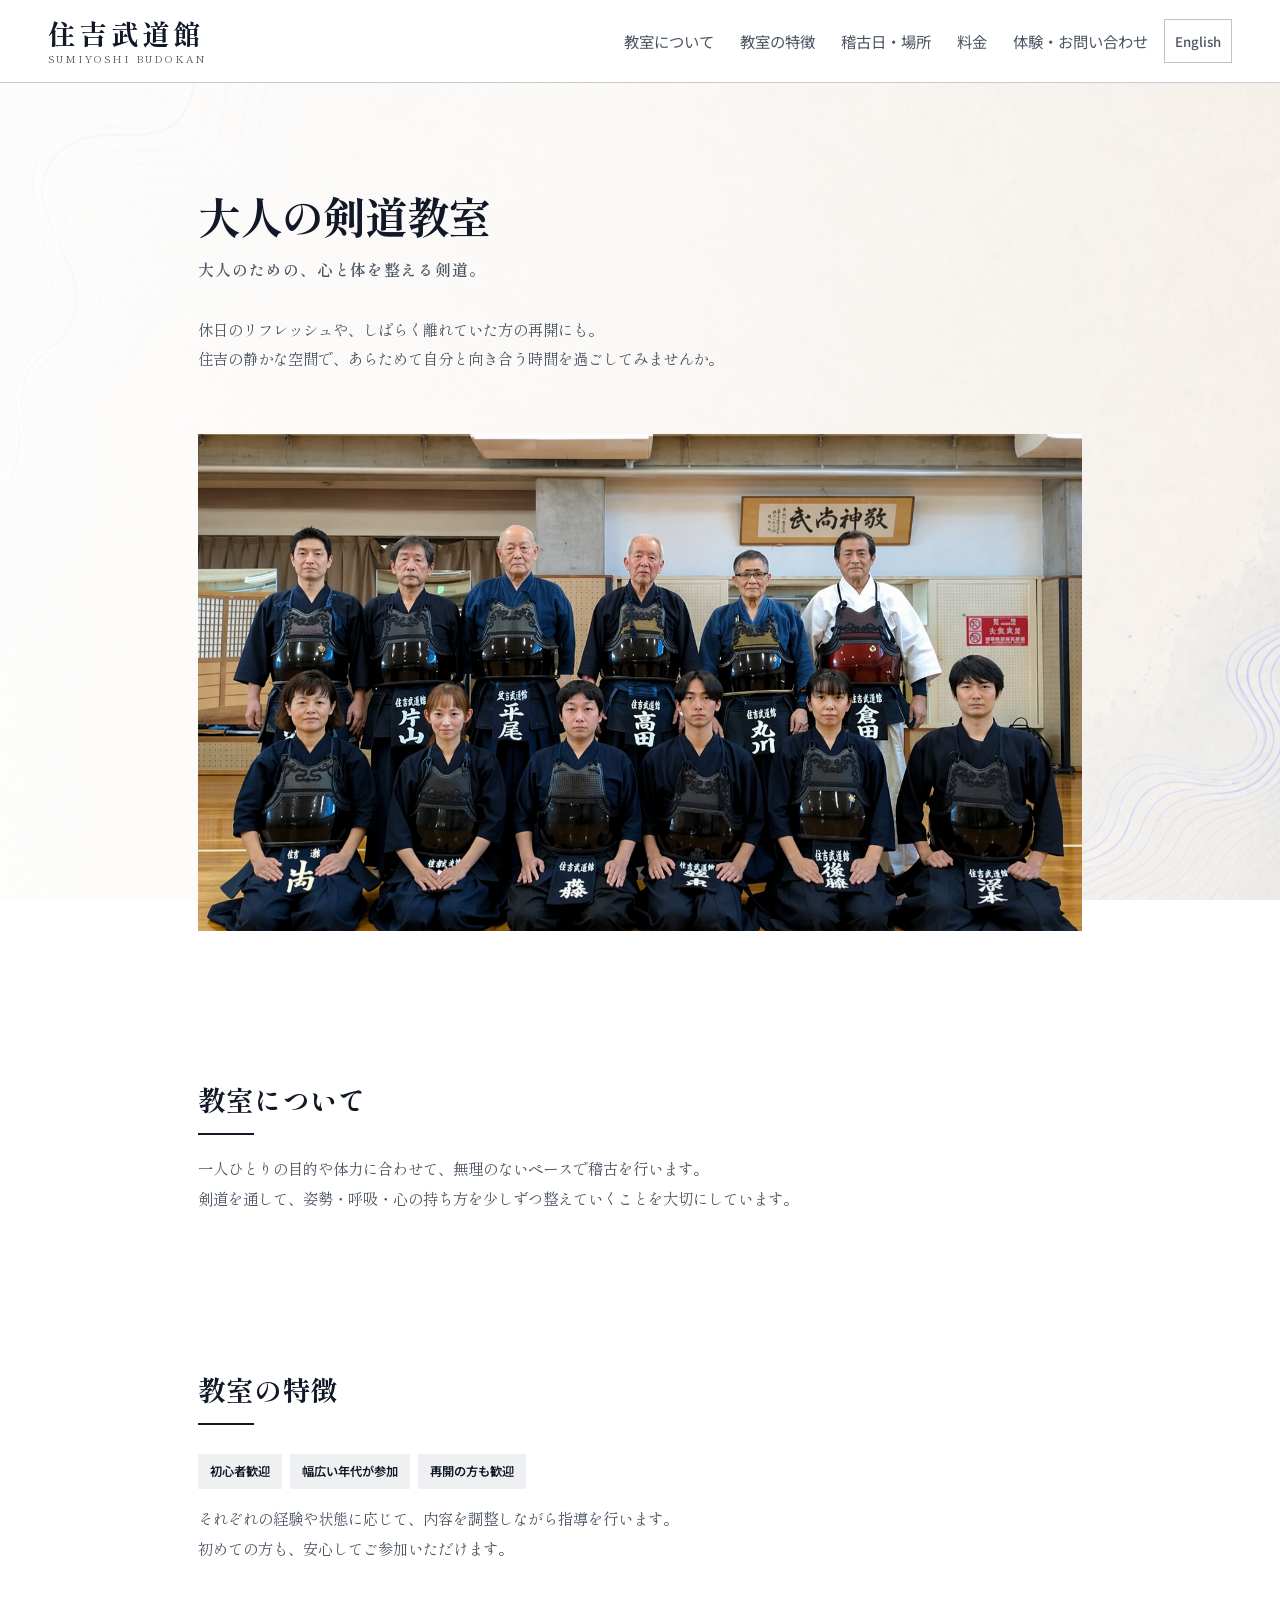
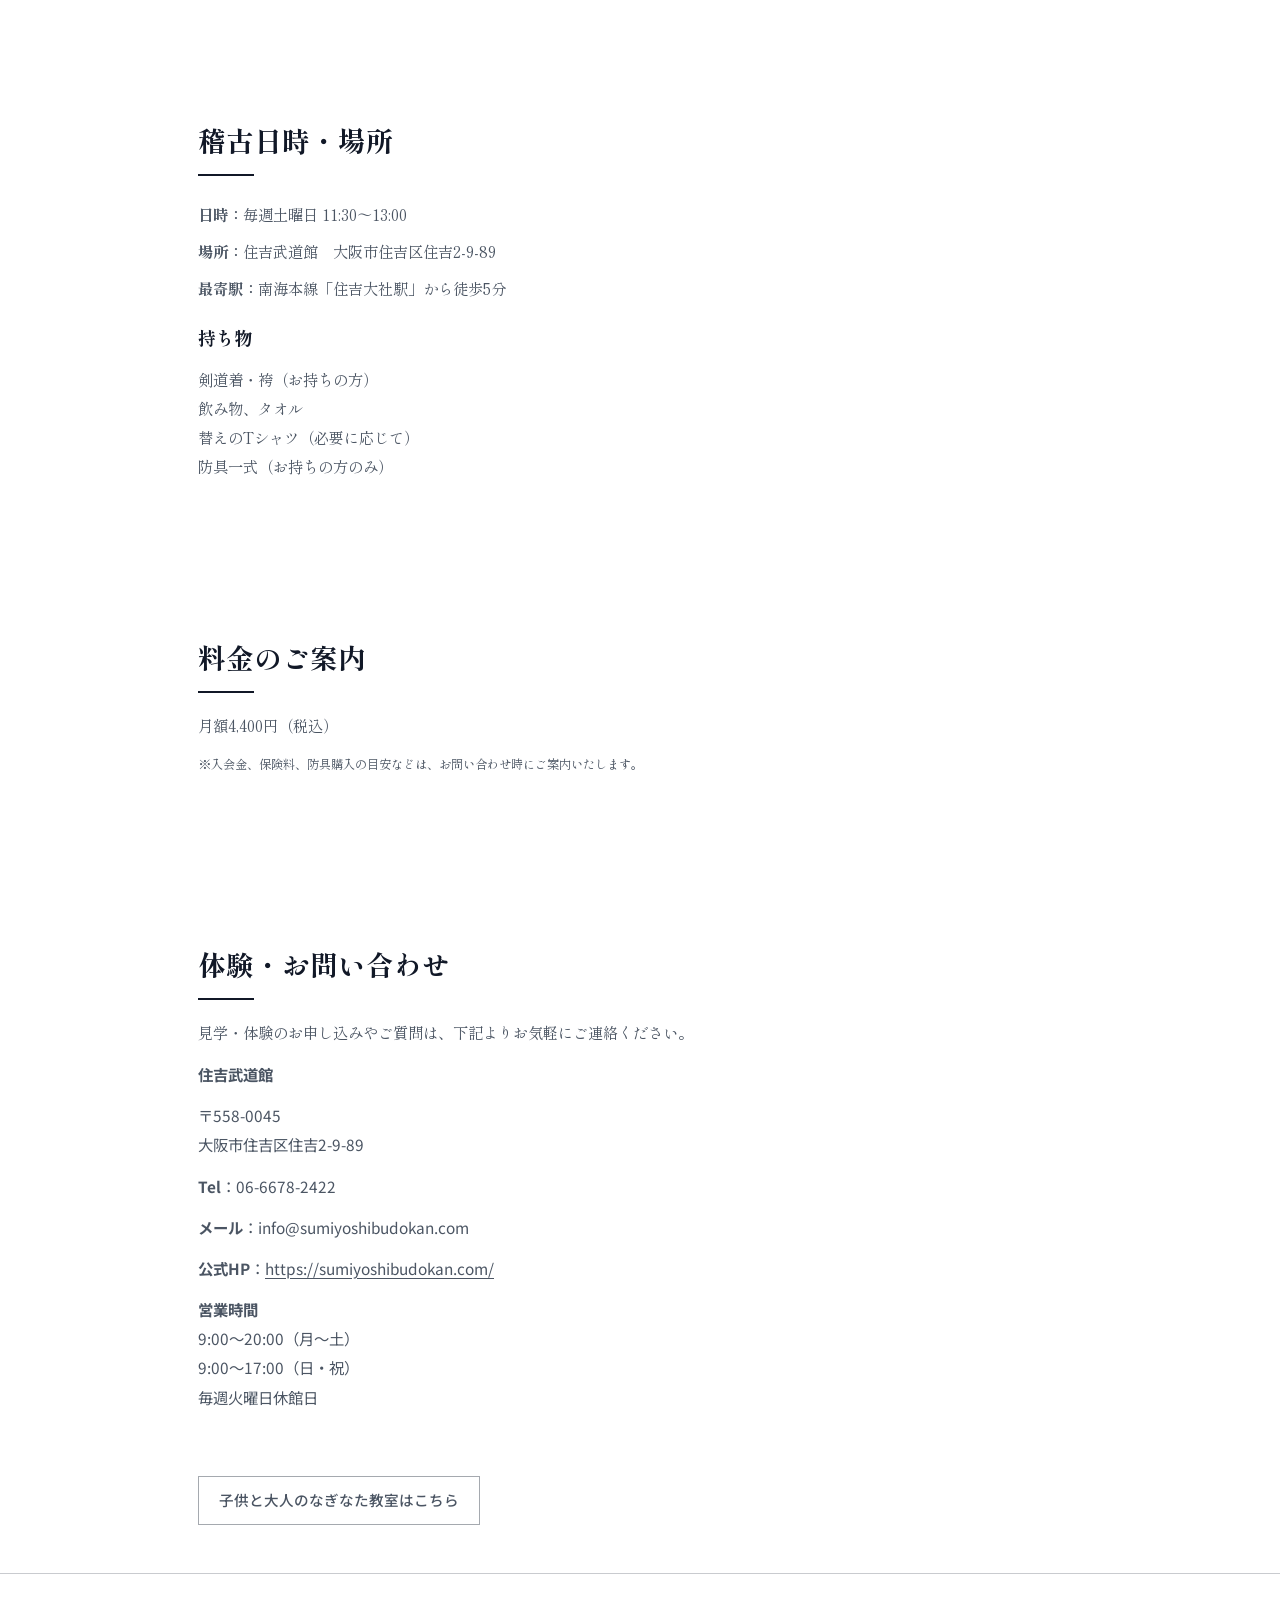
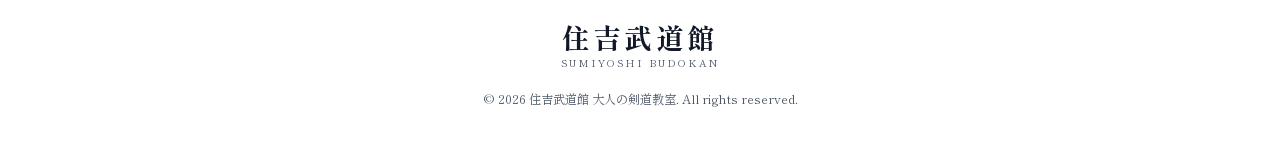
==== commit 210c8c70: "Add files via upload" ====
--- a/index.html
+++ b/index.html
@@ -10,10 +10,10 @@
   <link
     href="https://fonts.googleapis.com/css2?family=Noto+Sans+JP:wght@400;500;600;700&family=Sawarabi+Mincho&family=Shippori+Mincho:wght@400;500;600;700;800&display=swap"
     rel="stylesheet">
-  <link rel="stylesheet" href="style.css?v=20260422d" />
+  <link rel="stylesheet" href="style.css?v=20260504i" />
 </head>
 
-<body>
+<body data-page="kendo">
   <div id="page-loader">
     <div class="loader-panel left"></div>
     <div class="loader-panel right"></div>
@@ -22,22 +22,23 @@
 
   <header class="site-header">
     <div class="container header-inner">
-      <a href="#hero" class="logo">
-        <span class="logo-main">住吉武道館</span>
-        <span class="logo-sub">SUMIYOSHI BUDOKAN</span>
-      </a>
+      <a href="#hero" class="logo">
+        <span class="logo-main" data-i18n="logoMain">住吉武道館</span>
+        <span class="logo-sub">SUMIYOSHI BUDOKAN</span>
+      </a>
       <button class="menu-toggle" type="button" aria-label="メニューを開く" aria-expanded="false" aria-controls="site-nav">
         <span></span>
         <span></span>
         <span></span>
       </button>
-      <nav class="nav" id="site-nav">
-        <a href="#about">教室について</a>
-        <a href="#features">教室の特徴</a>
-        <a href="#schedule">稽古日・場所</a>
-        <a href="#pricing">料金</a>
-        <a href="#contact">体験・お問い合わせ</a>
-      </nav>
+      <nav class="nav" id="site-nav">
+        <a href="#about" data-i18n="navAbout">教室について</a>
+        <a href="#features" data-i18n="navFeatures">教室の特徴</a>
+        <a href="#schedule" data-i18n="navSchedule">稽古日・場所</a>
+        <a href="#pricing" data-i18n="navPricing">料金</a>
+        <a href="#contact" data-i18n="navContact">体験・お問い合わせ</a>
+        <button class="language-toggle" type="button" data-lang-toggle>English</button>
+      </nav>
     </div>
   </header>
 
@@ -45,16 +46,16 @@
     <section id="hero" class="hero">
       <div class="container hero-inner">
         <div class="hero-text">
-          <h1>大人の剣道教室</h1>
-          <p class="hero-tagline">大人のための、心と体を整える剣道。</p>
-          <p>
-            休日のリフレッシュや、しばらく離れていた方の再開にも。
-住吉の静かな空間で、あらためて自分と向き合う時間を過ごしてみませんか。
-          </p>
+          <h1 data-i18n="heroTitle">大人の剣道教室</h1>
+          <p class="hero-tagline" data-i18n="heroTagline">大人のための、心と体を整える剣道。</p>
+          <p data-i18n="heroText">
+            休日のリフレッシュや、しばらく離れていた方の再開にも。
+住吉の静かな空間で、あらためて自分と向き合う時間を過ごしてみませんか。
+          </p>
         </div>
         <div class="hero-visual">
           <div class="hero-photo">
-            <img src="1.png" alt="住吉武道館 大人の剣道教室の集合写真" class="hero-photo-img" />
+            <img src="1.png" alt="住吉武道館 大人の剣道教室の集合写真" class="hero-photo-img" data-i18n-attr="alt:heroImageAlt" />
             <div class="hero-photo-overlay"></div>
           </div>
         </div>
@@ -63,8 +64,8 @@
 
     <section id="about" class="section">
       <div class="container section-inner">
-        <h2 class="section-title">教室について</h2>
-        <p class="section-lead">
+        <h2 class="section-title" data-i18n="aboutTitle">教室について</h2>
+        <p class="section-lead" data-i18n="aboutLead">
           一人ひとりの目的や体力に合わせて、無理のないペースで稽古を行います。
 剣道を通して、姿勢・呼吸・心の持ち方を少しずつ整えていくことを大切にしています。
         </p>
@@ -73,13 +74,13 @@
 
     <section id="features" class="section">
       <div class="container section-inner">
-        <h2 class="section-title">教室の特徴</h2>
-        <div class="badge-row">
-          <span class="badge">初心者歓迎</span>
-          <span class="badge">幅広い年代が参加</span>
-          <span class="badge">再開の方も歓迎</span>
-        </div>
-        <p class="section-lead">
+        <h2 class="section-title" data-i18n="featuresTitle">教室の特徴</h2>
+        <div class="badge-row">
+          <span class="badge" data-i18n="badge1">初心者歓迎</span>
+          <span class="badge" data-i18n="badge2">幅広い年代が参加</span>
+          <span class="badge" data-i18n="badge3">再開の方も歓迎</span>
+        </div>
+        <p class="section-lead" data-i18n="featuresLead">
           それぞれの経験や状態に応じて、内容を調整しながら指導を行います。
 初めての方も、安心してご参加いただけます。
         </p>
@@ -88,19 +89,19 @@
 
     <section id="schedule" class="section">
       <div class="container section-inner">
-        <h2 class="section-title">稽古日時・場所</h2>
-        <div class="schedule-simple">
-          <p><strong>日時：</strong>毎週土曜日 11:30〜13:00</p>
-          <p><strong>場所：</strong>住吉武道館　大阪市住吉区住吉1-9-89</p>
-          <p><strong>最寄駅：</strong>南海本線「住吉大社駅」から徒歩5分</p>
-        </div>
-        <div class="belongings-section">
-          <h3 class="belongings-title">持ち物</h3>
-          <ul class="belongings-list">
-            <li>剣道着・袴（お持ちの方）</li>
-            <li>飲み物、タオル</li>
-            <li>替えのTシャツ（必要に応じて）</li>
-            <li>防具一式（お持ちの方のみ）</li>
+        <h2 class="section-title" data-i18n="scheduleTitle">稽古日時・場所</h2>
+        <div class="schedule-simple">
+          <p data-i18n="scheduleDate"><strong>日時：</strong>毎週土曜日 11:30〜13:00</p>
+          <p data-i18n="schedulePlace"><strong>場所：</strong>住吉武道館　大阪市住吉区住吉2-9-89</p>
+          <p data-i18n="scheduleStation"><strong>最寄駅：</strong>南海本線「住吉大社駅」から徒歩5分</p>
+        </div>
+        <div class="belongings-section">
+          <h3 class="belongings-title" data-i18n="belongingsTitle">持ち物</h3>
+          <ul class="belongings-list">
+            <li data-i18n="belonging1">剣道着・袴（お持ちの方）</li>
+            <li data-i18n="belonging2">飲み物、タオル</li>
+            <li data-i18n="belonging3">替えのTシャツ（必要に応じて）</li>
+            <li data-i18n="belonging4">防具一式（お持ちの方のみ）</li>
           </ul>
         </div>
       </div>
@@ -108,9 +109,9 @@
 
     <section id="pricing" class="section gray">
       <div class="container section-inner">
-        <h2 class="section-title">料金のご案内</h2>
-        <p class="section-lead">月額4,400円（税込）</p>
-        <p class="section-note">
+        <h2 class="section-title" data-i18n="pricingTitle">料金のご案内</h2>
+        <p class="section-lead" data-i18n="pricingLead">月額4,400円（税込）</p>
+        <p class="section-note" data-i18n="pricingNote">
           ※入会金、保険料、防具購入の目安などは、お問い合わせ時にご案内いたします。
         </p>
       </div>
@@ -118,36 +119,58 @@
 
     <section id="contact" class="section">
       <div class="container section-inner">
-        <h2 class="section-title">体験・お問い合わせ</h2>
-        <p class="section-lead">
+        <h2 class="section-title" data-i18n="contactTitle">体験・お問い合わせ</h2>
+        <p class="section-lead" data-i18n="contactLead">
           見学・体験のお申し込みやご質問は、下記よりお気軽にご連絡ください。
         </p>
-        <ul class="contact-methods">
-          <li>
-            <strong>電話番号</strong>：06-6565-0102
-          </li>
-          <li>
-            <strong>メール</strong>：@gmail.com
-          </li>
-        </ul>
-      </div>
-    </section>
-  </main>
+        <ul class="contact-methods">
+          <li>
+            <strong data-i18n="contactName">住吉武道館</strong>
+          </li>
+          <li data-i18n="contactAddressBlock">
+            〒558-0045<br>
+            大阪市住吉区住吉2-9-89
+          </li>
+          <li>
+            <strong>Tel</strong>：06-6678-2422
+          </li>
+          <li>
+            <strong data-i18n="emailLabel">メール</strong>：info@sumiyoshibudokan.com
+          </li>
+          <li>
+            <strong data-i18n="officialSiteLabel">公式HP</strong>：<a href="https://sumiyoshibudokan.com/" target="_blank" rel="noopener">https://sumiyoshibudokan.com/</a>
+          </li>
+          <li>
+            <strong data-i18n="hoursLabel">営業時間</strong><br>
+            <span data-i18n="hoursText">9:00〜20:00（月〜土）<br>
+            9:00〜17:00（日・祝）<br>
+            毎週火曜日休館日</span>
+          </li>
+        </ul>
+      </div>
+    </section>
+
+    <section class="section related-link-section">
+      <div class="container section-inner">
+        <a href="../naginata/index.html" class="btn ghost" data-i18n="relatedLink">子供と大人のなぎなた教室はこちら</a>
+      </div>
+    </section>
+  </main>
 
   <footer class="site-footer">
     <div class="container footer-inner">
-      <div class="logo footer-logo" aria-label="住吉武道館">
-        <span class="logo-main">住吉武道館</span>
+      <div class="logo footer-logo" aria-label="住吉武道館">
+        <span class="logo-main" data-i18n="logoMain">住吉武道館</span>
         <span class="logo-sub">SUMIYOSHI BUDOKAN</span>
       </div>
       <p>
-        &copy; <span id="year"></span> 住吉武道館 大人の剣道教室. All rights
-        reserved.
+        &copy; <span id="year"></span> <span data-i18n="footerText">住吉武道館 大人の剣道教室. All rights
+        reserved.</span>
       </p>
     </div>
   </footer>
 
-  <script src="script.js?v=20260422c"></script>
+  <script src="script.js?v=20260502c"></script>
 </body>
 
 </html>
--- a/style.css
+++ b/style.css
@@ -10,10 +10,11 @@
   --border-subtle: rgba(31, 41, 55, 0.24);
   --radius-lg: 0;
   --radius-md: 0;
-  --shadow-soft: 0 18px 40px rgba(15, 23, 42, 0.08);
+  --shadow-soft: 0 18px 40px rgba(15, 23, 42, 0.08);
   --font-serif: 'Shippori Mincho', 'Sawarabi Mincho', serif;
   --font-sans: 'Noto Sans JP', sans-serif;
-}
+  --resize-ease: 320ms cubic-bezier(0.22, 1, 0.36, 1);
+}
 
 *,
 *::before,
@@ -66,13 +67,13 @@
   overflow: hidden;
 }
 
-.loader-panel {
-  position: absolute;
-  top: 0;
-  width: 50%;
-  height: 100%;
-  background: radial-gradient(circle at top, #111827, #020617);
-}
+.loader-panel {
+  position: absolute;
+  top: 0;
+  width: 50%;
+  height: 100%;
+  background: radial-gradient(circle at top, #111827, #020617);
+}
 
 .loader-panel.left {
   left: 0;
@@ -107,18 +108,18 @@
 }
 
 .loader-shinai::before,
-.loader-shinai::after {
-  content: '';
-  position: absolute;
-  left: 50%;
-  top: 50%;
-  width: 4px;
-  height: 72px;
-  background: linear-gradient(to bottom, #facc6b, #b45309);
-  border-radius: 999px;
-  box-shadow: 0 6px 12px rgba(0, 0, 0, 0.35);
-  transform: translate(-50%, -50%);
-  transform-origin: center 90%;
+.loader-shinai::after {
+  content: '';
+  position: absolute;
+  left: 50%;
+  top: 50%;
+  width: 4px;
+  height: 72px;
+  background: #e0b45c;
+  border-radius: 999px;
+  box-shadow: 0 6px 12px rgba(0, 0, 0, 0.35);
+  transform: translate(-50%, -50%);
+  transform-origin: center 90%;
   opacity: 0;
 }
 
@@ -208,6 +209,31 @@
 
 body {
   min-height: 100vh;
+  background: #ffffff;
+}
+
+body::before {
+  content: '';
+  position: fixed;
+  inset: 0;
+  z-index: 0;
+  pointer-events: none;
+  background-image:
+    linear-gradient(90deg, rgba(255, 255, 255, 0.92), rgba(255, 255, 255, 0.74) 48%, rgba(255, 255, 255, 0.38)),
+    url("back2.png");
+  background-position:
+    center,
+    center;
+  background-size:
+    auto,
+    cover;
+  background-repeat: no-repeat;
+  transition: background-position var(--resize-ease), background-size var(--resize-ease);
+}
+
+body > * {
+  position: relative;
+  z-index: 1;
 }
 
 body.nav-lock {
@@ -223,7 +249,8 @@
   width: 100%;
   max-width: 980px;
   margin-inline: auto;
-  padding-inline: 48px;
+  padding-inline: clamp(24px, 5vw, 48px);
+  transition: padding-inline var(--resize-ease), max-width var(--resize-ease);
 }
 
 .site-header .container {
@@ -255,13 +282,14 @@
   filter: blur(0);
 }
 
-.header-inner {
-  display: flex;
-  align-items: center;
-  justify-content: space-between;
-  gap: 24px;
-  padding-block: 18px;
-}
+.header-inner {
+  display: flex;
+  align-items: center;
+  justify-content: space-between;
+  gap: 24px;
+  padding-block: clamp(12px, 1.6vw, 18px);
+  transition: padding-block var(--resize-ease), gap var(--resize-ease);
+}
 
 .logo {
   display: inline-flex;
@@ -328,19 +356,39 @@
   transition: none;
 }
 
-.nav a {
-  width: auto;
-  padding: 8px 10px;
-  color: var(--text-soft);
-  transition: color 0.2s ease, background-color 0.2s ease,
-    transform 0.15s ease;
-}
-
-.site-header.nav-open .nav {
-  opacity: 1;
-  pointer-events: auto;
-  transform: translateY(0);
-}
+.nav a {
+  width: auto;
+  padding: 8px 10px;
+  color: var(--text-soft);
+  transition: color 0.2s ease, background-color 0.2s ease,
+    transform 0.15s ease;
+}
+
+.language-toggle {
+  border: 1px solid rgba(31, 41, 55, 0.28);
+  background: transparent;
+  color: var(--text-soft);
+  cursor: pointer;
+  font-family: var(--font-sans);
+  font-size: 0.86rem;
+  font-weight: 500;
+  padding: 8px 10px;
+  transition: color 0.2s ease, background-color 0.2s ease,
+    border-color 0.2s ease, transform 0.15s ease;
+}
+
+.language-toggle:hover {
+  background: rgba(31, 41, 55, 0.04);
+  border-color: rgba(31, 41, 55, 0.45);
+  color: #111827;
+  transform: translateY(-1px);
+}
+
+.site-header.nav-open .nav {
+  opacity: 1;
+  pointer-events: auto;
+  transform: translateY(0);
+}
 
 .site-header.nav-open .menu-toggle span:nth-child(1) {
   transform: translateY(7px) rotate(45deg);
@@ -360,16 +408,22 @@
   transform: translateY(-1px);
 }
 
-.hero {
-  padding: 72px 0 56px;
-}
-
-.hero-inner {
-  display: flex;
-  flex-direction: column;
-  gap: 32px;
-  align-items: flex-start;
-}
+.hero {
+  padding: clamp(32px, 7vw, 72px) 0 clamp(28px, 5vw, 56px);
+  min-height: clamp(0px, calc((100vw - 560px) * 1.2), calc(100svh - 82px));
+  display: flex;
+  align-items: center;
+  background: transparent;
+  transition: padding var(--resize-ease), min-height var(--resize-ease);
+}
+
+.hero-inner {
+  display: flex;
+  flex-direction: column;
+  gap: clamp(22px, 3vw, 32px);
+  align-items: flex-start;
+  transition: gap var(--resize-ease);
+}
 
 .hero-text {
   border-left: none;
@@ -379,28 +433,31 @@
   margin-inline: 0;
 }
 
-.hero-tagline {
-  font-size: clamp(0.92rem, 0.4vw + 0.84rem, 1.02rem);
-  color: var(--accent-strong);
-  font-weight: 600;
-  letter-spacing: 0.06em;
-  text-transform: none;
-  margin: 0 0 8px;
-}
-
-.hero-text h1 {
-  font-size: clamp(2.1rem, 3vw + 1rem, 2.8rem);
-  line-height: 1.15;
-  letter-spacing: -0.03em;
-  margin-bottom: 16px;
-}
-
-.hero-text p {
-  margin: 0 0 30px;
-  color: var(--text-soft);
-  max-width: 640px;
-  margin-inline: 0;
-}
+.hero-tagline {
+  font-size: clamp(0.92rem, 0.4vw + 0.84rem, 1.02rem);
+  color: var(--accent-strong);
+  font-weight: 600;
+  letter-spacing: 0.06em;
+  text-transform: none;
+  margin: 0 0 8px;
+  transition: font-size var(--resize-ease), margin var(--resize-ease), line-height var(--resize-ease);
+}
+
+.hero-text h1 {
+  font-size: clamp(2.1rem, 3vw + 1rem, 2.8rem);
+  line-height: 1.15;
+  letter-spacing: -0.03em;
+  margin-bottom: 16px;
+  transition: font-size var(--resize-ease), margin var(--resize-ease), line-height var(--resize-ease);
+}
+
+.hero-text p {
+  margin: 0 0 30px;
+  color: var(--text-soft);
+  max-width: 640px;
+  margin-inline: 0;
+  transition: font-size var(--resize-ease), margin var(--resize-ease), max-width var(--resize-ease), line-height var(--resize-ease);
+}
 
 .hero-actions {
   display: flex;
@@ -458,17 +515,18 @@
   width: 100%;
 }
 
-.hero-photo {
-  position: relative;
-  padding: 0;
-  background-color: transparent;
-  width: min(900px, 100%);
+.hero-photo {
+  position: relative;
+  padding: 0;
+  background-color: transparent;
+  width: min(900px, 100%);
   aspect-ratio: 16 / 9;
   border-radius: 0;
-  border: none;
-  color: inherit;
-  box-shadow: none;
-}
+  border: none;
+  color: inherit;
+  box-shadow: none;
+  transition: width var(--resize-ease), max-width var(--resize-ease), aspect-ratio var(--resize-ease);
+}
 
 .hero-photo::after {
   content: none;
@@ -546,18 +604,26 @@
   font-size: 0.94rem;
 }
 
-.section {
-  padding: clamp(40px, 6vw, 64px) 0;
-}
-
-.section.gray {
-  background: var(--bg-alt);
-}
-
-#pricing,
-#faq {
-  background: #ffffff;
-}
+.section {
+  padding: clamp(40px, 6vw, 64px) 0;
+  background: transparent;
+  backdrop-filter: none;
+  transition: padding var(--resize-ease);
+}
+
+.section.gray {
+  background: transparent;
+}
+
+.related-link-section {
+  padding-top: 0;
+  padding-bottom: 24px;
+}
+
+#pricing,
+#faq {
+  background: transparent;
+}
 
 .section-inner {
   text-align: left;
@@ -815,7 +881,7 @@
   border-top: 1px solid var(--border-subtle);
   padding: 48px 0 18px;
   margin-top: 24px;
-  background: #f3f4f6;
+  background: #ffffff;
 }
 
 .footer-inner {
@@ -867,26 +933,19 @@
   line-height: 1.9;
 }
 
-.contact-methods li+li {
-  margin-top: 12px;
-}
-
-@media (max-width: 768px) {
-  .container {
-    padding-inline: 32px;
-  }
-
-  .header-inner {
-    padding-block: 12px;
-  }
-
-  .hero {
-    padding: 56px 0 44px;
-  }
-
-  .section {
-    padding: 44px 0;
-  }
+.contact-methods li+li {
+  margin-top: 12px;
+}
+
+.contact-methods a {
+  text-decoration: underline;
+  text-underline-offset: 0.18em;
+}
+
+@media (max-width: 768px) {
+  .section {
+    padding: 44px 0;
+  }
 
   .hero-text p,
   .section-lead {
@@ -938,26 +997,48 @@
     letter-spacing: 0.08em;
     text-align: center;
   }
-}
-
-@media (max-width: 480px) {
-  html,
-  body {
-    font-size: 15px;
-  }
-
-  .container {
-    padding-inline: 24px;
-  }
-
-  .hero-text h1 {
-    font-size: clamp(1.7rem, 6.8vw, 2rem);
-    line-height: 1.25;
-  }
-
-  .hero-text p {
-    margin-bottom: 24px;
-  }
+
+  .language-toggle {
+    color: #111827;
+    font-size: 1rem;
+    padding: 10px 18px;
+  }
+}
+
+@media (max-width: 480px) {
+  html,
+  body {
+    font-size: 15px;
+  }
+
+  body::before {
+    display: block;
+    background-image:
+      linear-gradient(180deg, rgba(255, 255, 255, 0.94), rgba(255, 255, 255, 0.76) 46%, rgba(255, 255, 255, 0.46)),
+      url("back.png");
+    background-position:
+      center,
+      left top;
+    background-size:
+      auto,
+      auto max(100svh, calc(100vw * 1672 / 941));
+    background-repeat: no-repeat;
+  }
+
+  .container {
+    padding-inline: 24px;
+  }
+
+  .hero-text h1 {
+    font-size: clamp(1.7rem, 6.8vw, 2rem);
+    line-height: 1.25;
+    margin-top: 0;
+    margin-bottom: 12px;
+  }
+
+  .hero-text p {
+    margin-bottom: 18px;
+  }
 
   .hero-text,
   .section-inner {
@@ -980,22 +1061,48 @@
     padding: 16px;
   }
 
-  .section {
-    padding: 38px 0;
-  }
-
-  .hero-actions {
-    flex-direction: column;
-    align-items: stretch;
-  }
-}
+  .section {
+    padding: 38px 0;
+  }
+
+  .hero {
+    padding: 38px 0 20px;
+  }
+
+  .hero-inner {
+    gap: 18px;
+  }
+
+  .hero-actions {
+    flex-direction: column;
+    align-items: stretch;
+  }
+
+  .footer-inner {
+    font-size: 0.68rem;
+    line-height: 1.55;
+  }
+}
 @media (prefers-reduced-motion: reduce) {
   html,
   body {
     scroll-behavior: auto;
   }
 
-  .reveal-on-scroll {
-    transition-duration: 0.45s;
-  }
-}
+  .reveal-on-scroll {
+    transition-duration: 0.45s;
+  }
+
+  .container,
+  body::before,
+  .header-inner,
+  .hero,
+  .hero-inner,
+  .hero-tagline,
+  .hero-text h1,
+  .hero-text p,
+  .hero-photo,
+  .section {
+    transition: none;
+  }
+}
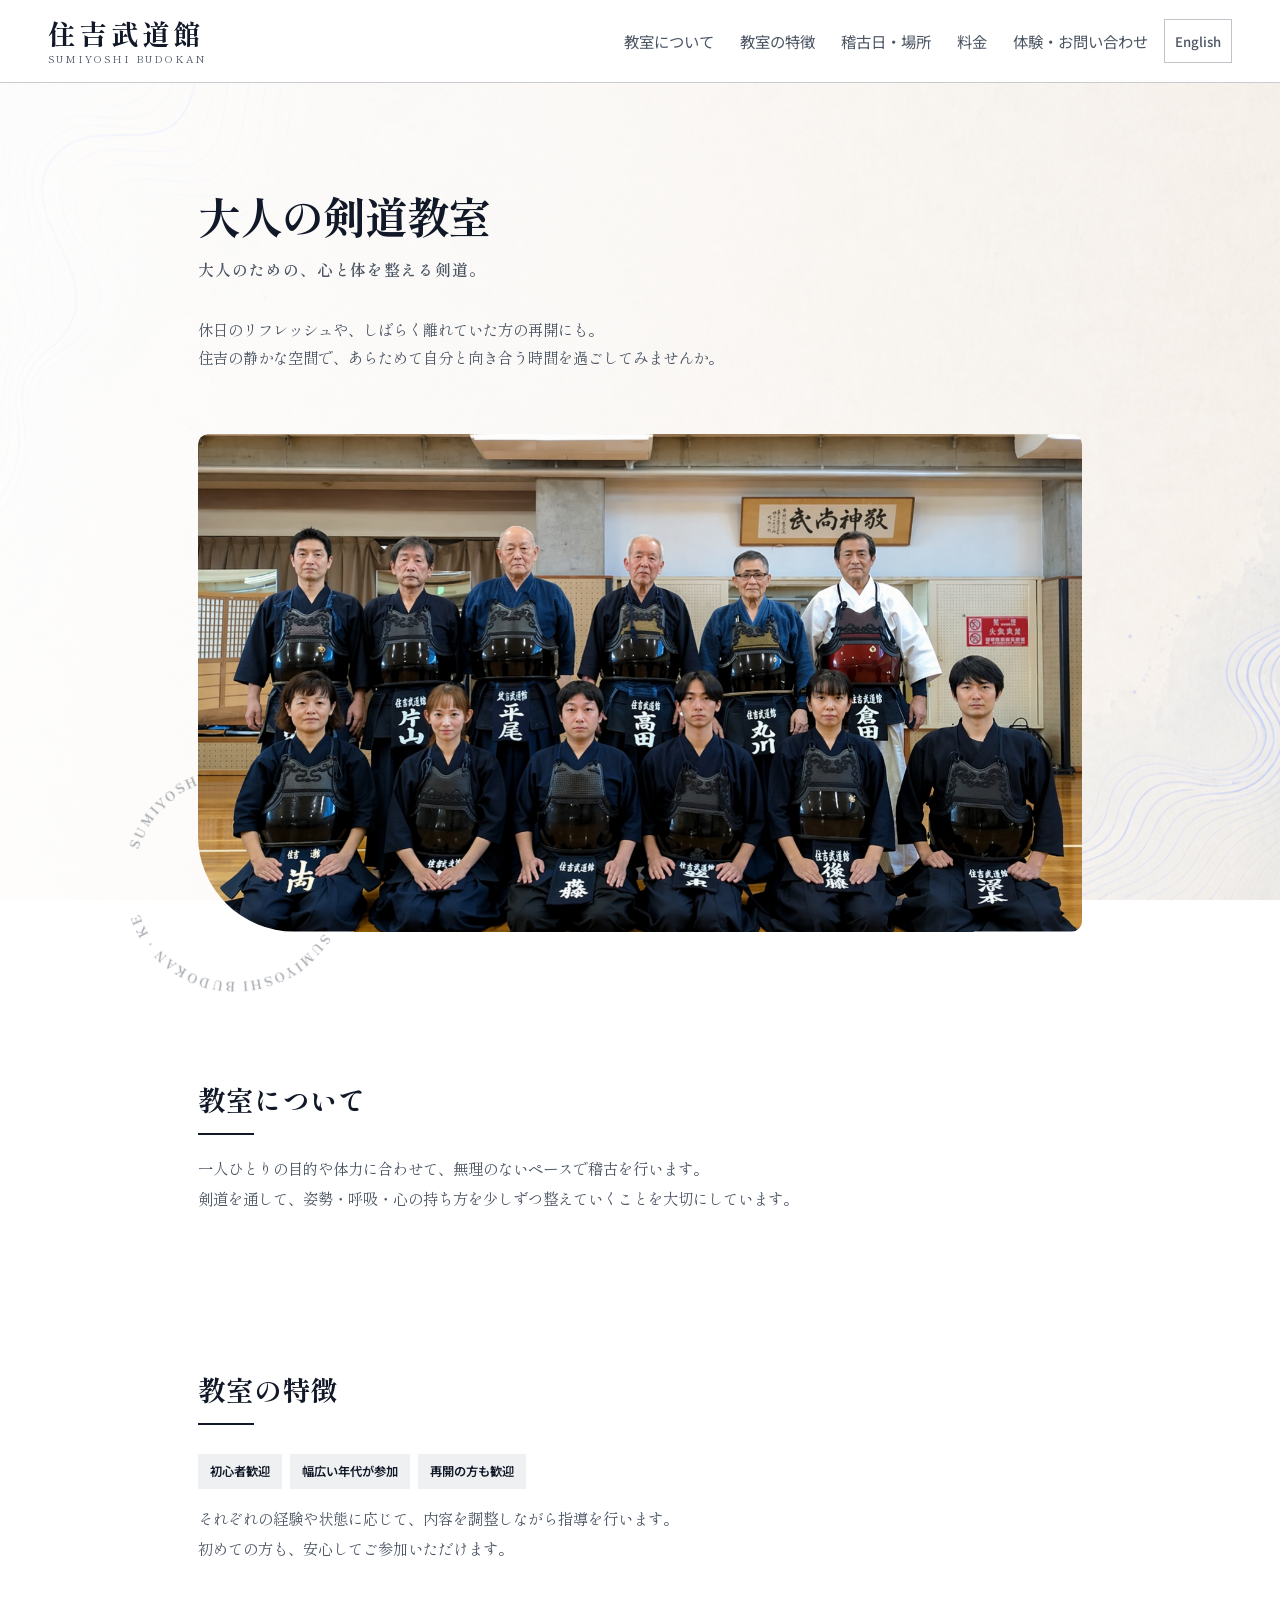
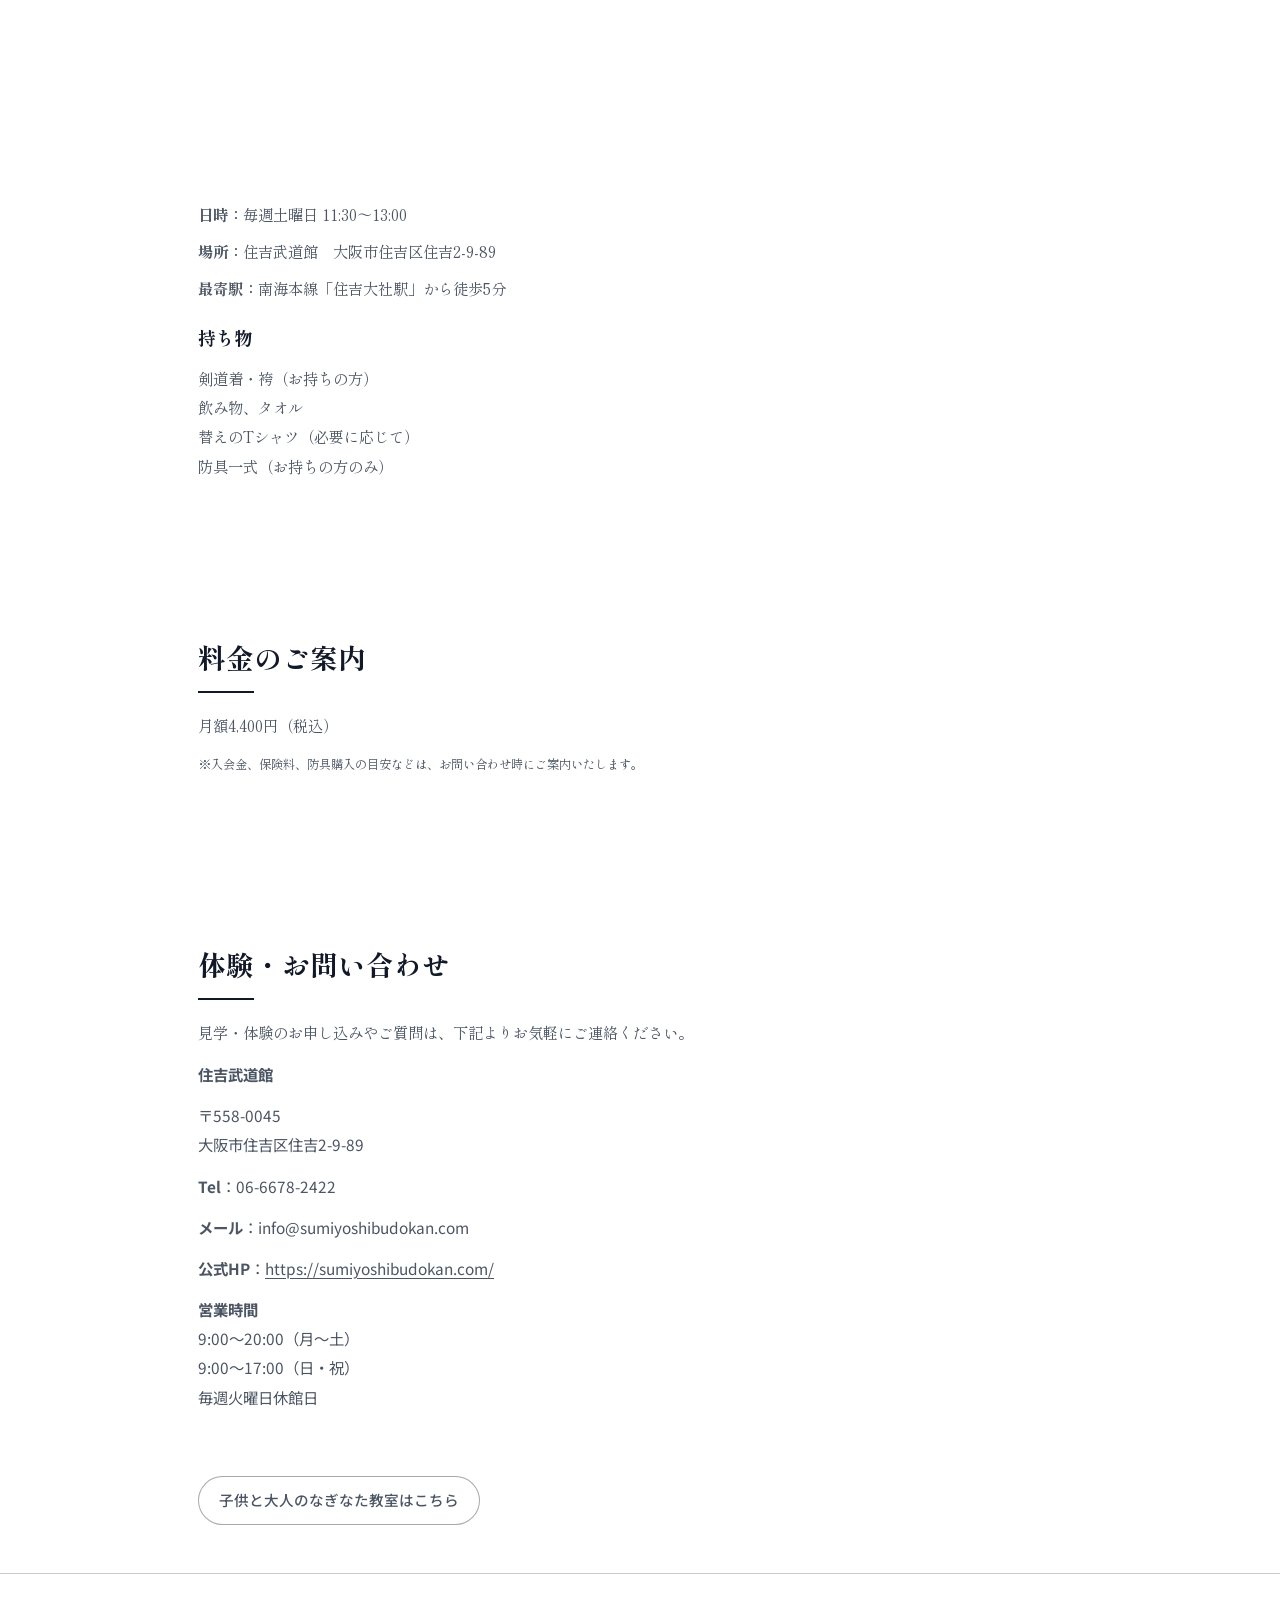
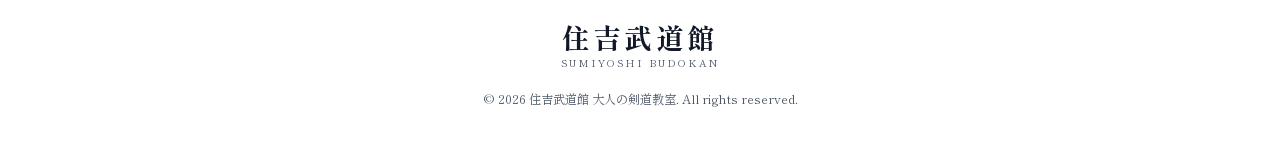
==== commit 066e0c81: "Add files via upload" ====
--- a/index.html
+++ b/index.html
@@ -1,36 +1,37 @@
-<!DOCTYPE html>
-<html lang="ja">
-
-<head>
-  <meta charset="UTF-8" />
-  <meta name="viewport" content="width=device-width, initial-scale=1" />
-  <title>住吉武道館｜大人の剣道教室</title>
-  <link rel="preconnect" href="https://fonts.googleapis.com">
-  <link rel="preconnect" href="https://fonts.gstatic.com" crossorigin>
+<!DOCTYPE html>
+<html lang="ja">
+
+<head>
+  <meta charset="UTF-8" />
+  <meta name="viewport" content="width=device-width, initial-scale=1" />
+  <title>住吉武道館｜大人の剣道教室</title>
+  <link rel="preconnect" href="https://fonts.googleapis.com">
+  <link rel="preconnect" href="https://fonts.gstatic.com" crossorigin>
   <link
     href="https://fonts.googleapis.com/css2?family=Noto+Sans+JP:wght@400;500;600;700&family=Sawarabi+Mincho&family=Shippori+Mincho:wght@400;500;600;700;800&display=swap"
     rel="stylesheet">
-  <link rel="stylesheet" href="style.css?v=20260504i" />
-</head>
-
-<body data-page="kendo">
-  <div id="page-loader">
-    <div class="loader-panel left"></div>
-    <div class="loader-panel right"></div>
-    <div class="loader-shinai"></div>
-  </div>
-
-  <header class="site-header">
-    <div class="container header-inner">
+  <link rel="stylesheet" href="style.css?v=20260504k" />
+</head>
+
+<body class="js-ready" data-page="kendo">
+  <div id="page-loader">
+    <div class="loader-panel left"></div>
+    <div class="loader-panel right"></div>
+    <div class="loader-shinai"></div>
+  </div>
+
+  <header class="site-header">
+    <div class="container header-inner">
       <a href="#hero" class="logo">
         <span class="logo-main" data-i18n="logoMain">住吉武道館</span>
         <span class="logo-sub">SUMIYOSHI BUDOKAN</span>
       </a>
-      <button class="menu-toggle" type="button" aria-label="メニューを開く" aria-expanded="false" aria-controls="site-nav">
-        <span></span>
-        <span></span>
-        <span></span>
-      </button>
+      <button class="menu-toggle" type="button" aria-label="メニューを開く" aria-expanded="false" aria-controls="site-nav">
+        <span></span>
+        <span></span>
+        <span></span>
+        <span class="menu-close-text">閉じる</span>
+      </button>
       <nav class="nav" id="site-nav">
         <a href="#about" data-i18n="navAbout">教室について</a>
         <a href="#features" data-i18n="navFeatures">教室の特徴</a>
@@ -39,41 +40,54 @@
         <a href="#contact" data-i18n="navContact">体験・お問い合わせ</a>
         <button class="language-toggle" type="button" data-lang-toggle>English</button>
       </nav>
-    </div>
-  </header>
-
-  <main>
-    <section id="hero" class="hero">
-      <div class="container hero-inner">
-        <div class="hero-text">
+    </div>
+  </header>
+
+  <main>
+    <section id="hero" class="hero">
+      <div class="container hero-inner">
+        <div class="hero-text">
           <h1 data-i18n="heroTitle">大人の剣道教室</h1>
           <p class="hero-tagline" data-i18n="heroTagline">大人のための、心と体を整える剣道。</p>
-          <p data-i18n="heroText">
+          <p class="hero-copy" data-i18n="heroText">
             休日のリフレッシュや、しばらく離れていた方の再開にも。
 住吉の静かな空間で、あらためて自分と向き合う時間を過ごしてみませんか。
           </p>
-        </div>
-        <div class="hero-visual">
-          <div class="hero-photo">
+        </div>
+        <div class="hero-visual">
+          <div class="hero-flow-text" aria-hidden="true">
+            <svg viewBox="0 0 260 260" focusable="false">
+              <defs>
+                <path id="hero-flow-path" d="M 130,130 m -104,0 a 104,104 0 1,1 208,0 a 104,104 0 1,1 -208,0" />
+              </defs>
+              <text>
+                <textPath href="#hero-flow-path" startOffset="0%">
+                  SUMIYOSHI BUDOKAN &middot; KENDO CLASS &middot; SUMIYOSHI BUDOKAN &middot; KENDO CLASS &middot;
+                  <animate attributeName="startOffset" from="0%" to="100%" dur="18s" repeatCount="indefinite" />
+                </textPath>
+              </text>
+            </svg>
+          </div>
+          <div class="hero-photo">
             <img src="1.png" alt="住吉武道館 大人の剣道教室の集合写真" class="hero-photo-img" data-i18n-attr="alt:heroImageAlt" />
-            <div class="hero-photo-overlay"></div>
-          </div>
-        </div>
-      </div>
-    </section>
-
-    <section id="about" class="section">
-      <div class="container section-inner">
+            <div class="hero-photo-overlay"></div>
+          </div>
+        </div>
+      </div>
+    </section>
+
+    <section id="about" class="section">
+      <div class="container section-inner">
         <h2 class="section-title" data-i18n="aboutTitle">教室について</h2>
         <p class="section-lead" data-i18n="aboutLead">
-          一人ひとりの目的や体力に合わせて、無理のないペースで稽古を行います。
-剣道を通して、姿勢・呼吸・心の持ち方を少しずつ整えていくことを大切にしています。
-        </p>
-      </div>
-    </section>
-
-    <section id="features" class="section">
-      <div class="container section-inner">
+          一人ひとりの目的や体力に合わせて、無理のないペースで稽古を行います。
+剣道を通して、姿勢・呼吸・心の持ち方を少しずつ整えていくことを大切にしています。
+        </p>
+      </div>
+    </section>
+
+    <section id="features" class="section">
+      <div class="container section-inner">
         <h2 class="section-title" data-i18n="featuresTitle">教室の特徴</h2>
         <div class="badge-row">
           <span class="badge" data-i18n="badge1">初心者歓迎</span>
@@ -81,14 +95,14 @@
           <span class="badge" data-i18n="badge3">再開の方も歓迎</span>
         </div>
         <p class="section-lead" data-i18n="featuresLead">
-          それぞれの経験や状態に応じて、内容を調整しながら指導を行います。
-初めての方も、安心してご参加いただけます。
-        </p>
-      </div>
-    </section>
-
-    <section id="schedule" class="section">
-      <div class="container section-inner">
+          それぞれの経験や状態に応じて、内容を調整しながら指導を行います。
+初めての方も、安心してご参加いただけます。
+        </p>
+      </div>
+    </section>
+
+    <section id="schedule" class="section">
+      <div class="container section-inner">
         <h2 class="section-title" data-i18n="scheduleTitle">稽古日時・場所</h2>
         <div class="schedule-simple">
           <p data-i18n="scheduleDate"><strong>日時：</strong>毎週土曜日 11:30〜13:00</p>
@@ -102,27 +116,27 @@
             <li data-i18n="belonging2">飲み物、タオル</li>
             <li data-i18n="belonging3">替えのTシャツ（必要に応じて）</li>
             <li data-i18n="belonging4">防具一式（お持ちの方のみ）</li>
-          </ul>
-        </div>
-      </div>
-    </section>
-
-    <section id="pricing" class="section gray">
-      <div class="container section-inner">
+          </ul>
+        </div>
+      </div>
+    </section>
+
+    <section id="pricing" class="section gray">
+      <div class="container section-inner">
         <h2 class="section-title" data-i18n="pricingTitle">料金のご案内</h2>
         <p class="section-lead" data-i18n="pricingLead">月額4,400円（税込）</p>
         <p class="section-note" data-i18n="pricingNote">
-          ※入会金、保険料、防具購入の目安などは、お問い合わせ時にご案内いたします。
-        </p>
-      </div>
-    </section>
-
-    <section id="contact" class="section">
-      <div class="container section-inner">
+          ※入会金、保険料、防具購入の目安などは、お問い合わせ時にご案内いたします。
+        </p>
+      </div>
+    </section>
+
+    <section id="contact" class="section">
+      <div class="container section-inner">
         <h2 class="section-title" data-i18n="contactTitle">体験・お問い合わせ</h2>
         <p class="section-lead" data-i18n="contactLead">
-          見学・体験のお申し込みやご質問は、下記よりお気軽にご連絡ください。
-        </p>
+          見学・体験のお申し込みやご質問は、下記よりお気軽にご連絡ください。
+        </p>
         <ul class="contact-methods">
           <li>
             <strong data-i18n="contactName">住吉武道館</strong>
@@ -156,21 +170,21 @@
       </div>
     </section>
   </main>
-
-  <footer class="site-footer">
-    <div class="container footer-inner">
+
+  <footer class="site-footer">
+    <div class="container footer-inner">
       <div class="logo footer-logo" aria-label="住吉武道館">
         <span class="logo-main" data-i18n="logoMain">住吉武道館</span>
-        <span class="logo-sub">SUMIYOSHI BUDOKAN</span>
-      </div>
-      <p>
+        <span class="logo-sub">SUMIYOSHI BUDOKAN</span>
+      </div>
+      <p>
         &copy; <span id="year"></span> <span data-i18n="footerText">住吉武道館 大人の剣道教室. All rights
         reserved.</span>
-      </p>
-    </div>
-  </footer>
-
-  <script src="script.js?v=20260502c"></script>
-</body>
-
+      </p>
+    </div>
+  </footer>
+
+  <script src="script.js?v=20260502d"></script>
+</body>
+
 </html>
--- a/style.css
+++ b/style.css
@@ -1,113 +1,126 @@
-:root {
-  --bg: #ffffff;
-  --bg-alt: #ffffff;
-  --card-bg: #ffffff;
-  --accent: #1f2937;
-  --accent-soft: rgba(31, 41, 55, 0.07);
-  --accent-strong: #111827;
-  --text: #111827;
-  --text-soft: #4b5563;
-  --border-subtle: rgba(31, 41, 55, 0.24);
-  --radius-lg: 0;
-  --radius-md: 0;
+:root {
+  --bg: #ffffff;
+  --bg-alt: #ffffff;
+  --card-bg: #ffffff;
+  --accent: #1f2937;
+  --accent-soft: rgba(31, 41, 55, 0.07);
+  --accent-strong: #111827;
+  --text: #111827;
+  --text-soft: #4b5563;
+  --border-subtle: rgba(31, 41, 55, 0.24);
+  --radius-lg: 0;
+  --radius-md: 0;
   --shadow-soft: 0 18px 40px rgba(15, 23, 42, 0.08);
   --font-serif: 'Shippori Mincho', 'Sawarabi Mincho', serif;
   --font-sans: 'Noto Sans JP', sans-serif;
   --resize-ease: 320ms cubic-bezier(0.22, 1, 0.36, 1);
-}
-
-*,
-*::before,
-*::after {
-  box-sizing: border-box;
-  border-radius: 0 !important;
-}
-
-html,
-body {
-  margin: 0;
-  padding: 0;
+  --liquid-ease: cubic-bezier(0.16, 1, 0.3, 1);
+  --loader-snap-ease: cubic-bezier(0.82, 0, 0.12, 1);
+  --loader-panel-ease: cubic-bezier(0.64, 0, 0.28, 1);
+}
+
+*,
+*::before,
+*::after {
+  box-sizing: border-box;
+  border-radius: 0 !important;
+}
+
+html,
+body {
+  margin: 0;
+  padding: 0;
   font-family: var(--font-serif);
   font-size: clamp(15px, 1.2vw, 17px);
   line-height: 1.85;
-  background: #ffffff;
-  color: var(--text);
-  scroll-behavior: smooth;
-  overflow-x: hidden;
-}
-
-.nav,
-.btn,
-.badge,
-.hero-photo-badge,
-.hero-photo-label,
-.info-row dt,
-.text-muted,
-.form-row input,
-.form-row textarea,
-.form-row label,
-.faq-q,
-.contact-methods {
-  font-family: var(--font-sans);
-}
-
-/* 縦書きのラベルのみ明朝体に戻す */
-.hero-photo-label {
-  font-family: var(--font-serif);
-}
-
-#page-loader {
-  position: fixed;
-  inset: 0;
-  z-index: 9999;
-  pointer-events: none;
-  display: flex;
-  align-items: center;
-  justify-content: center;
-  overflow: hidden;
-}
-
+  background: #ffffff;
+  color: var(--text);
+  scroll-behavior: smooth;
+  overflow-x: hidden;
+}
+
+.nav,
+.btn,
+.badge,
+.hero-photo-badge,
+.hero-photo-label,
+.info-row dt,
+.text-muted,
+.form-row input,
+.form-row textarea,
+.form-row label,
+.faq-q,
+.contact-methods {
+  font-family: var(--font-sans);
+}
+
+/* 縦書きのラベルのみ明朝体に戻す */
+.hero-photo-label {
+  font-family: var(--font-serif);
+}
+
+#page-loader {
+  position: fixed;
+  inset: 0;
+  z-index: 9999;
+  pointer-events: none;
+  display: flex;
+  align-items: center;
+  justify-content: center;
+  overflow: hidden;
+}
+
+#page-loader::before {
+  content: '';
+  position: absolute;
+  inset: 0;
+  z-index: 0;
+  background: #ffffff;
+}
+
 .loader-panel {
   position: absolute;
   top: 0;
+  z-index: 1;
   width: 50%;
   height: 100%;
   background: radial-gradient(circle at top, #111827, #020617);
 }
-
-.loader-panel.left {
-  left: 0;
-  transform-origin: left center;
-  animation: loader-open-left 1.2s ease-in-out forwards 1.4s;
-}
-
-.loader-panel.right {
-  right: 0;
-  transform-origin: right center;
-  animation: loader-open-right 1.2s ease-in-out forwards 1.4s;
-}
-
-.loader-title {
-  position: relative;
-  padding: 10px 24px;
-  border-radius: 999px;
-  border: 1px solid rgba(229, 231, 235, 0.7);
-  background: rgba(15, 23, 42, 0.85);
-  color: #f9fafb;
-  font-size: 0.9rem;
-  letter-spacing: 0.12em;
-  text-transform: none;
-  opacity: 0;
-  animation: loader-title-fade 0.8s ease-out forwards 0.8s;
-}
-
-.loader-shinai {
-  position: relative;
-  width: 80px;
-  height: 80px;
-}
-
-.loader-shinai::before,
+
+.loader-panel.left {
+  left: 0;
+  transform-origin: left center;
+  animation: loader-open-left 1.75s var(--loader-panel-ease) forwards 1.45s;
+}
+
+.loader-panel.right {
+  right: 0;
+  transform-origin: right center;
+  animation: loader-open-right 1.75s var(--loader-panel-ease) forwards 1.45s;
+}
+
+.loader-title {
+  position: relative;
+  padding: 10px 24px;
+  border-radius: 999px;
+  border: 1px solid rgba(229, 231, 235, 0.7);
+  background: rgba(15, 23, 42, 0.85);
+  color: #f9fafb;
+  font-size: 0.9rem;
+  letter-spacing: 0.12em;
+  text-transform: none;
+  opacity: 0;
+  animation: loader-title-fade 0.8s ease-out forwards 0.8s;
+}
+
+.loader-shinai {
+  position: relative;
+  z-index: 2;
+  width: 80px;
+  height: 80px;
+}
+
+.loader-shinai::before,
 .loader-shinai::after {
   content: '';
   position: absolute;
@@ -120,93 +133,129 @@
   box-shadow: 0 6px 12px rgba(0, 0, 0, 0.35);
   transform: translate(-50%, -50%);
   transform-origin: center 90%;
-  opacity: 0;
-}
-
-.loader-shinai::before {
-  animation: shinai-left 1.4s ease-in-out forwards 0.3s;
-}
-
-.loader-shinai::after {
-  animation: shinai-right 1.4s ease-in-out forwards 0.3s;
-}
-
-@keyframes loader-open-left {
-  0% {
-    transform: translateX(0);
-  }
-
-  100% {
-    transform: translateX(-100%);
-  }
-}
-
-@keyframes loader-open-right {
-  0% {
-    transform: translateX(0);
-  }
-
-  100% {
-    transform: translateX(100%);
-  }
-}
-
-@keyframes loader-title-fade {
-  0% {
-    opacity: 0;
-  }
-
-  40% {
-    opacity: 1;
-  }
-
-  100% {
-    opacity: 0;
-  }
-}
-
-@keyframes shinai-left {
-  0% {
-    transform: translate(-220%, -50%) rotate(-8deg);
-    opacity: 0;
-  }
-
-  25% {
-    opacity: 1;
-  }
-
-  70% {
-    transform: translate(-62%, -50%) rotate(32deg);
-    opacity: 1;
-  }
-
-  100% {
-    transform: translate(-62%, -50%) rotate(32deg);
-    opacity: 0;
-  }
-}
-
-@keyframes shinai-right {
-  0% {
-    transform: translate(220%, -50%) rotate(8deg);
-    opacity: 0;
-  }
-
-  25% {
-    opacity: 1;
-  }
-
-  70% {
-    transform: translate(-38%, -50%) rotate(-32deg);
-    opacity: 1;
-  }
-
-  100% {
-    transform: translate(-38%, -50%) rotate(-32deg);
-    opacity: 0;
-  }
-}
-
+  opacity: 0;
+}
+
+.loader-shinai::before {
+  animation: shinai-left 1.5s var(--loader-snap-ease) forwards 0.22s;
+}
+
+.loader-shinai::after {
+  animation: shinai-right 1.5s var(--loader-snap-ease) forwards 0.22s;
+}
+
+@keyframes loader-open-left {
+  0% {
+    transform: translateX(0);
+  }
+
+  28% {
+    transform: translateX(-4%);
+  }
+
+  78% {
+    transform: translateX(-86%);
+  }
+
+  100% {
+    transform: translateX(-100%);
+  }
+}
+
+@keyframes loader-open-right {
+  0% {
+    transform: translateX(0);
+  }
+
+  28% {
+    transform: translateX(4%);
+  }
+
+  78% {
+    transform: translateX(86%);
+  }
+
+  100% {
+    transform: translateX(100%);
+  }
+}
+
+@keyframes loader-title-fade {
+  0% {
+    opacity: 0;
+  }
+
+  40% {
+    opacity: 1;
+  }
+
+  100% {
+    opacity: 0;
+  }
+}
+
+@keyframes shinai-left {
+  0% {
+    transform: translate(-230%, -50%) rotate(-10deg);
+    opacity: 0;
+  }
+
+  16% {
+    opacity: 1;
+  }
+
+  42% {
+    transform: translate(-205%, -50%) rotate(-16deg);
+    opacity: 1;
+  }
+
+  74% {
+    transform: translate(-55%, -50%) rotate(38deg);
+    opacity: 1;
+  }
+
+  88% {
+    transform: translate(-62%, -50%) rotate(32deg);
+    opacity: 1;
+  }
+
+  100% {
+    transform: translate(-62%, -50%) rotate(32deg);
+    opacity: 0;
+  }
+}
+
+@keyframes shinai-right {
+  0% {
+    transform: translate(230%, -50%) rotate(10deg);
+    opacity: 0;
+  }
+
+  16% {
+    opacity: 1;
+  }
+
+  42% {
+    transform: translate(205%, -50%) rotate(16deg);
+    opacity: 1;
+  }
+
+  74% {
+    transform: translate(-45%, -50%) rotate(-38deg);
+    opacity: 1;
+  }
+
+  88% {
+    transform: translate(-38%, -50%) rotate(-32deg);
+    opacity: 1;
+  }
+
+  100% {
+    transform: translate(-38%, -50%) rotate(-32deg);
+    opacity: 0;
+  }
+}
+
 body {
   min-height: 100vh;
   background: #ffffff;
@@ -244,7 +293,7 @@
   color: inherit;
   text-decoration: none;
 }
-
+
 .container {
   width: 100%;
   max-width: 980px;
@@ -261,27 +310,29 @@
   position: sticky;
   top: 0;
   z-index: 20;
-  backdrop-filter: blur(16px);
-  background: rgba(255, 255, 255, 0.98);
-  border-bottom: 1px solid var(--border-subtle);
-}
-
-.reveal-on-scroll {
-  opacity: 0;
-  transform: translateY(28px) scale(0.985);
-  filter: blur(4px);
-  transition: opacity 0.85s ease, transform 0.85s ease, filter 0.85s ease;
-  transition-delay: var(--reveal-delay, 0ms);
-  will-change: opacity, transform;
-}
-
-.reveal-on-scroll.is-visible,
-.is-visible {
-  opacity: 1;
-  transform: translateY(0) scale(1);
-  filter: blur(0);
-}
-
+  backdrop-filter: blur(16px);
+  background: rgba(255, 255, 255, 0.98);
+  border-bottom: 1px solid var(--border-subtle);
+}
+
+.reveal-on-scroll {
+  opacity: 0;
+  transform: translateY(16px);
+  filter: blur(8px);
+  transition: opacity 0.9s cubic-bezier(0.22, 1, 0.36, 1),
+    transform 0.9s cubic-bezier(0.22, 1, 0.36, 1),
+    filter 0.9s cubic-bezier(0.22, 1, 0.36, 1);
+  transition-delay: var(--reveal-delay, 0ms);
+  will-change: opacity, transform;
+}
+
+.reveal-on-scroll.is-visible,
+.is-visible {
+  opacity: 1;
+  transform: translateY(0);
+  filter: blur(0);
+}
+
 .header-inner {
   display: flex;
   align-items: center;
@@ -290,26 +341,26 @@
   padding-block: clamp(12px, 1.6vw, 18px);
   transition: padding-block var(--resize-ease), gap var(--resize-ease);
 }
-
-.logo {
-  display: inline-flex;
-  flex-direction: column;
-  align-items: stretch;
-  gap: 6px;
-  font-weight: 700;
-  letter-spacing: 0.12em;
-  text-transform: none;
-  font-size: clamp(1.35rem, 1.2vw + 1rem, 1.8rem);
-  color: #111827;
-  white-space: nowrap;
-}
-
-.logo-main {
-  display: block;
-  width: 100%;
-  line-height: 1.1;
-}
-
+
+.logo {
+  display: inline-flex;
+  flex-direction: column;
+  align-items: stretch;
+  gap: 6px;
+  font-weight: 700;
+  letter-spacing: 0.12em;
+  text-transform: none;
+  font-size: clamp(1.35rem, 1.2vw + 1rem, 1.8rem);
+  color: #111827;
+  white-space: nowrap;
+}
+
+.logo-main {
+  display: block;
+  width: 100%;
+  line-height: 1.1;
+}
+
 .logo-sub {
   display: block;
   width: 92%;
@@ -320,42 +371,46 @@
   line-height: 1;
   color: #4b5563;
 }
-
-.menu-toggle {
-  display: none;
-  flex-direction: column;
-  justify-content: center;
-  gap: 5px;
-  width: 42px;
-  height: 42px;
-  border: none;
-  background: transparent;
-  padding: 10px;
-  cursor: pointer;
-}
-
-.menu-toggle span {
-  display: block;
-  width: 100%;
-  height: 2px;
-  background: #111827;
-  transition: transform 0.2s ease, opacity 0.2s ease;
-}
-
-.nav {
-  display: flex;
-  position: static;
-  background: transparent;
-  border: none;
-  padding: 0;
-  flex-direction: row;
-  gap: 6px;
-  opacity: 1;
-  pointer-events: auto;
-  transform: none;
-  transition: none;
-}
-
+
+.menu-toggle {
+  display: none;
+  flex-direction: column;
+  justify-content: center;
+  gap: 5px;
+  width: 42px;
+  height: 42px;
+  border: none;
+  background: transparent;
+  padding: 10px;
+  cursor: pointer;
+}
+
+.menu-toggle span {
+  display: block;
+  width: 100%;
+  height: 2px;
+  background: #111827;
+  transition: transform 0.2s ease, opacity 0.2s ease;
+}
+
+.menu-close-text {
+  display: none;
+}
+
+.nav {
+  display: flex;
+  position: static;
+  background: transparent;
+  border: none;
+  padding: 0;
+  flex-direction: row;
+  gap: 6px;
+  opacity: 1;
+  pointer-events: auto;
+  transform: none;
+  transition: none;
+}
+
 .nav a {
   width: auto;
   padding: 8px 10px;
@@ -389,25 +444,25 @@
   pointer-events: auto;
   transform: translateY(0);
 }
-
-.site-header.nav-open .menu-toggle span:nth-child(1) {
-  transform: translateY(7px) rotate(45deg);
-}
-
-.site-header.nav-open .menu-toggle span:nth-child(2) {
-  opacity: 0;
-}
-
-.site-header.nav-open .menu-toggle span:nth-child(3) {
-  transform: translateY(-7px) rotate(-45deg);
-}
-
-.nav a:hover {
-  color: #111827;
-  background-color: rgba(31, 41, 55, 0.06);
-  transform: translateY(-1px);
-}
-
+
+.site-header.nav-open .menu-toggle span:nth-child(1) {
+  transform: translateY(7px) rotate(45deg);
+}
+
+.site-header.nav-open .menu-toggle span:nth-child(2) {
+  opacity: 0;
+}
+
+.site-header.nav-open .menu-toggle span:nth-child(3) {
+  transform: translateY(-7px) rotate(-45deg);
+}
+
+.nav a:hover {
+  color: #111827;
+  background-color: rgba(31, 41, 55, 0.06);
+  transform: translateY(-1px);
+}
+
 .hero {
   padding: clamp(32px, 7vw, 72px) 0 clamp(28px, 5vw, 56px);
   min-height: clamp(0px, calc((100vw - 560px) * 1.2), calc(100svh - 82px));
@@ -424,15 +479,15 @@
   align-items: flex-start;
   transition: gap var(--resize-ease);
 }
-
-.hero-text {
-  border-left: none;
-  padding-left: 0;
-  text-align: left;
-  max-width: 720px;
-  margin-inline: 0;
-}
-
+
+.hero-text {
+  border-left: none;
+  padding-left: 0;
+  text-align: left;
+  max-width: 720px;
+  margin-inline: 0;
+}
+
 .hero-tagline {
   font-size: clamp(0.92rem, 0.4vw + 0.84rem, 1.02rem);
   color: var(--accent-strong);
@@ -458,152 +513,258 @@
   margin-inline: 0;
   transition: font-size var(--resize-ease), margin var(--resize-ease), max-width var(--resize-ease), line-height var(--resize-ease);
 }
-
-.hero-actions {
-  display: flex;
-  flex-wrap: wrap;
-  gap: 12px;
-  justify-content: center;
-}
-
-.btn {
-  display: inline-flex;
-  align-items: center;
-  justify-content: center;
-  padding: 10px 20px;
-  border-radius: 999px;
-  border: 1px solid transparent;
-  cursor: pointer;
-  font-size: 0.95rem;
-  font-weight: 500;
-  transition: background-color 0.18s ease, color 0.18s ease,
-    border-color 0.18s ease, transform 0.12s ease, box-shadow 0.12s ease;
-}
-
-.btn.primary {
-  background: linear-gradient(135deg, #1f2937, #111827);
-  border-color: rgba(17, 24, 39, 0.9);
-  color: #ffffff;
-  box-shadow: 0 18px 35px rgba(15, 23, 42, 0.55);
-}
-
-.btn.primary:hover {
-  background: linear-gradient(135deg, #111827, #020617);
-  transform: translateY(-1px);
-  box-shadow: 0 22px 45px rgba(15, 23, 42, 0.7);
-}
-
-.btn.ghost {
-  background: transparent;
-  border-color: rgba(31, 41, 55, 0.4);
-  color: var(--text-soft);
-}
-
-.btn.ghost:hover {
-  background: rgba(31, 41, 55, 0.04);
-  color: #111827;
-  transform: translateY(-1px);
-}
-
-.btn.full-width {
-  width: 100%;
-}
-
-.hero-visual {
-  display: flex;
-  justify-content: center;
-  width: 100%;
-}
-
+
+.hero-copy-line {
+  display: block;
+}
+
+.js-ready .hero-text h1,
+.js-ready .hero-tagline,
+.js-ready .hero-copy,
+.js-ready .hero-copy-line {
+  opacity: 0;
+  transform: translateY(16px);
+  filter: blur(8px);
+  will-change: opacity, transform, filter;
+}
+
+.js-ready .hero-photo {
+  opacity: 0;
+  clip-path: inset(0 100% 0 0 round 10px 10px 10px 96px);
+  will-change: opacity, clip-path;
+}
+
+.js-ready.loader-revealing .hero-text h1 {
+  animation: hero-text-rise 0.9s cubic-bezier(0.22, 1, 0.36, 1) both;
+}
+
+.js-ready.loader-revealing .hero-tagline {
+  animation: hero-text-rise 0.9s cubic-bezier(0.22, 1, 0.36, 1) both 0.24s;
+}
+
+.js-ready.loader-revealing .hero-copy {
+  opacity: 1;
+  transform: none;
+  filter: none;
+}
+
+.js-ready.loader-revealing .hero-copy-line {
+  animation: hero-text-rise 0.9s cubic-bezier(0.22, 1, 0.36, 1) both 0.42s;
+}
+
+.js-ready.loader-revealing .hero-photo {
+  animation: hero-photo-unmask 1.1s cubic-bezier(0.56, 0, 0.16, 1) both 0.2s;
+}
+
+@keyframes hero-text-rise {
+  0% {
+    opacity: 0;
+    transform: translateY(16px);
+    filter: blur(8px);
+  }
+
+  100% {
+    opacity: 1;
+    transform: translateY(0);
+    filter: blur(0);
+  }
+}
+
+@keyframes hero-photo-unmask {
+  0% {
+    opacity: 0;
+    clip-path: inset(0 100% 0 0 round 10px 10px 10px 96px);
+  }
+
+  18% {
+    opacity: 1;
+  }
+
+  100% {
+    opacity: 1;
+    clip-path: inset(0 0 0 0 round 10px 10px 10px 96px);
+  }
+}
+
+.hero-actions {
+  display: flex;
+  flex-wrap: wrap;
+  gap: 12px;
+  justify-content: center;
+}
+
+.btn {
+  display: inline-flex;
+  align-items: center;
+  justify-content: center;
+  padding: 10px 20px;
+  border-radius: 999px;
+  border: 1px solid transparent;
+  cursor: pointer;
+  font-size: 0.95rem;
+  font-weight: 500;
+  transition: background-color 0.18s ease, color 0.18s ease,
+    border-color 0.18s ease, transform 0.12s ease, box-shadow 0.12s ease;
+}
+
+.btn.primary {
+  background: linear-gradient(135deg, #1f2937, #111827);
+  border-color: rgba(17, 24, 39, 0.9);
+  color: #ffffff;
+  box-shadow: 0 18px 35px rgba(15, 23, 42, 0.55);
+}
+
+.btn.primary:hover {
+  background: linear-gradient(135deg, #111827, #020617);
+  transform: translateY(-1px);
+  box-shadow: 0 22px 45px rgba(15, 23, 42, 0.7);
+}
+
+.btn.ghost {
+  background: transparent;
+  border-color: rgba(31, 41, 55, 0.4);
+  color: var(--text-soft);
+}
+
+.related-link-section .btn.ghost {
+  background: #ffffff;
+  border-radius: 999px !important;
+}
+
+.btn.ghost:hover {
+  background: rgba(31, 41, 55, 0.04);
+  color: #111827;
+  transform: translateY(-1px);
+}
+
+.btn.full-width {
+  width: 100%;
+}
+
+.hero-visual {
+  position: relative;
+  display: flex;
+  justify-content: center;
+  width: 100%;
+}
+
+.hero-flow-text {
+  position: absolute;
+  left: clamp(-90px, -7vw, -34px);
+  bottom: clamp(-78px, -6vw, -42px);
+  z-index: 0;
+  width: clamp(170px, 20vw, 260px);
+  aspect-ratio: 1;
+  color: rgba(31, 41, 55, 0.42);
+  pointer-events: none;
+  transform: rotate(-18deg);
+}
+
+.hero-flow-text svg {
+  display: block;
+  width: 100%;
+  height: 100%;
+  overflow: visible;
+}
+
+.hero-flow-text text {
+  fill: currentColor;
+  font-family: var(--font-serif);
+  font-size: 13px;
+  font-weight: 600;
+  letter-spacing: 0.18em;
+}
+
 .hero-photo {
   position: relative;
+  z-index: 1;
   padding: 0;
   background-color: transparent;
   width: min(900px, 100%);
-  aspect-ratio: 16 / 9;
-  border-radius: 0;
+  aspect-ratio: 16 / 9;
+  border-radius: 0;
   border: none;
   color: inherit;
   box-shadow: none;
   transition: width var(--resize-ease), max-width var(--resize-ease), aspect-ratio var(--resize-ease);
 }
-
-.hero-photo::after {
-  content: none;
-}
-
-.hero-photo-img {
-  width: 100%;
-  height: 100%;
-  object-fit: cover;
-  display: block;
-}
-
-.hero-photo-overlay {
-  display: none;
-}
-
-.hero-photo-content {
-  position: absolute;
-  inset: 24px;
-  z-index: 10;
-  pointer-events: none;
-}
-
-.hero-photo-label {
-  position: absolute;
-  bottom: 0;
-  right: 0;
-  writing-mode: vertical-rl;
-  font-family: 'Shippori Mincho', serif;
-  font-size: 0.95rem;
-  letter-spacing: 0.2em;
-  background: rgba(253, 253, 249, 0.95);
-  color: #111827;
-  padding: 18px 8px;
-  border-left: 2px solid #b94724;
-  margin: 0;
-  box-shadow: none;
-  pointer-events: auto;
-}
-
-.hero-photo-badge {
-  position: absolute;
-  top: 0;
-  left: 0;
-  padding: 6px 14px;
-  background: #b94724;
-  color: #fdfdf9;
-  font-size: 0.85rem;
-  font-weight: 600;
-  letter-spacing: 0.1em;
-  border: 1px solid rgba(255, 255, 255, 0.6);
-  margin: 0;
-  box-shadow: none;
-  pointer-events: auto;
-}
-
-.card {
-  background: var(--card-bg);
-  border-radius: var(--radius-lg);
-  padding: 20px 20px 18px;
-  border: 1px solid var(--border-subtle);
-  box-shadow: var(--shadow-soft);
-}
-
-.hero-visual .card h2 {
-  font-size: 1.1rem;
-  margin-top: 0;
-  margin-bottom: 10px;
-}
-
-.hero-visual .card ul {
-  margin: 0;
-  padding-left: 18px;
-  color: var(--text-soft);
-  font-size: 0.94rem;
-}
-
+
+.hero-photo::after {
+  content: none;
+}
+
+.hero-photo-img {
+  width: 100%;
+  height: 100%;
+  object-fit: cover;
+  display: block;
+}
+
+.hero-photo-overlay {
+  display: none;
+}
+
+.hero-photo-content {
+  position: absolute;
+  inset: 24px;
+  z-index: 10;
+  pointer-events: none;
+}
+
+.hero-photo-label {
+  position: absolute;
+  bottom: 0;
+  right: 0;
+  writing-mode: vertical-rl;
+  font-family: 'Shippori Mincho', serif;
+  font-size: 0.95rem;
+  letter-spacing: 0.2em;
+  background: rgba(253, 253, 249, 0.95);
+  color: #111827;
+  padding: 18px 8px;
+  border-left: 2px solid #b94724;
+  margin: 0;
+  box-shadow: none;
+  pointer-events: auto;
+}
+
+.hero-photo-badge {
+  position: absolute;
+  top: 0;
+  left: 0;
+  padding: 6px 14px;
+  background: #b94724;
+  color: #fdfdf9;
+  font-size: 0.85rem;
+  font-weight: 600;
+  letter-spacing: 0.1em;
+  border: 1px solid rgba(255, 255, 255, 0.6);
+  margin: 0;
+  box-shadow: none;
+  pointer-events: auto;
+}
+
+.card {
+  background: var(--card-bg);
+  border-radius: var(--radius-lg);
+  padding: 20px 20px 18px;
+  border: 1px solid var(--border-subtle);
+  box-shadow: var(--shadow-soft);
+}
+
+.hero-visual .card h2 {
+  font-size: 1.1rem;
+  margin-top: 0;
+  margin-bottom: 10px;
+}
+
+.hero-visual .card ul {
+  margin: 0;
+  padding-left: 18px;
+  color: var(--text-soft);
+  font-size: 0.94rem;
+}
+
 .section {
   padding: clamp(40px, 6vw, 64px) 0;
   background: transparent;
@@ -624,315 +785,315 @@
 #faq {
   background: transparent;
 }
-
-.section-inner {
-  text-align: left;
-  display: flex;
-  flex-direction: column;
-  align-items: flex-start;
-}
-
-.section-title {
-  font-size: clamp(1.3rem, 1.1vw + 1rem, 1.8rem);
-  margin-bottom: 18px;
-  width: 100%;
-  text-align: left;
-  display: flex;
-  flex-direction: column;
-  align-items: flex-start;
-}
-
-.section-title::after {
-  content: '';
-  display: block;
-  width: 56px;
-  height: 2px;
-  margin-top: 8px;
-  background: #111827;
-  flex: 0 0 auto;
-}
-
-.section-lead {
-  margin: 0;
-  color: var(--text-soft);
-  max-width: 720px;
-  margin-inline: 0;
-  line-height: 1.95;
-}
-
-.section-note {
-  margin-top: 12px;
-  font-size: 0.8rem;
-  color: var(--text-soft);
-}
-
-.badge-row {
-  display: flex;
-  flex-wrap: wrap;
-  gap: 8px;
-  margin: 10px 0 16px;
-  justify-content: flex-start;
-}
-
-.badge {
-  display: inline-flex;
-  align-items: center;
-  padding: 6px 12px;
-  border-radius: 999px;
-  background: var(--accent-soft);
-  color: var(--accent-strong);
-  font-size: 0.8rem;
-  font-weight: 600;
-}
-
-.cards {
-  display: grid;
-  grid-template-columns: repeat(3, minmax(0, 1fr));
-  gap: 18px;
-  margin-top: 20px;
-}
-
-.cards .card {
-  border-radius: var(--radius-md);
-  padding: 16px 16px 14px;
-  background: var(--card-bg);
-  border-color: var(--border-subtle);
-}
-
-/* 料金セクションは影を出さない */
-#pricing .card {
-  box-shadow: none;
-}
-
-.cards .card h3 {
-  margin-top: 0;
-  margin-bottom: 6px;
-  font-size: clamp(1rem, 0.35vw + 0.94rem, 1.12rem);
-}
-
-.cards .card p {
-  margin: 0;
-  color: var(--text-soft);
-  font-size: clamp(0.93rem, 0.3vw + 0.86rem, 1.02rem);
-  line-height: 1.8;
-}
-
-.contact-form {
-  margin-top: 20px;
-  padding: 18px 18px 16px;
-  border-radius: var(--radius-lg);
-  background: var(--card-bg);
-  border: 1px solid rgba(31, 41, 55, 0.28);
-  box-shadow: var(--shadow-soft);
-}
-
-.schedule-simple {
-  width: 100%;
-  max-width: 760px;
-  margin-top: 6px;
-  display: flex;
-  flex-direction: column;
-  gap: 8px;
-}
-
-.schedule-simple p {
-  margin: 0;
-  color: var(--text-soft);
-  line-height: 1.9;
-}
-
-.belongings-section {
-  width: 100%;
-  max-width: 760px;
-  margin-top: 18px;
-  background: transparent;
-  border: none;
-  border-radius: 0;
-  padding: 0;
-  text-align: left;
-}
-
-.belongings-title {
-  margin: 0 0 10px;
-  font-size: clamp(1rem, 0.4vw + 0.92rem, 1.15rem);
-}
-
-.belongings-list {
-  margin: 0;
-  padding-left: 0;
-  list-style: none;
-  color: var(--text-soft);
-  line-height: 1.9;
-}
-
-.info-dl {
-  margin: 0;
-  display: flex;
-  flex-direction: column;
-  gap: 28px;
-}
-
-.info-row {
-  display: flex;
-  flex-direction: column;
-  gap: 8px;
-}
-
-.info-row dt {
-  font-size: 0.85rem;
-  letter-spacing: 0.15em;
-  color: #b94724;
-  font-weight: 700;
-  border-bottom: 1px solid rgba(31, 41, 55, 0.15);
-  padding-bottom: 6px;
-}
-
-.info-row dd {
-  margin: 0;
-  font-size: 1.1rem;
-  line-height: 1.6;
-  color: var(--accent-strong);
-}
-
-.text-muted {
-  font-size: 0.85rem;
-  color: var(--text-soft);
-  display: inline-block;
-  margin-top: 6px;
-  line-height: 1.5;
-}
-
-.map-wrapper {
-  background: #ffffff;
-  border-radius: 8px;
-  padding: 8px;
-  border: 1px solid #d1cbae;
-  box-shadow: 0 10px 25px rgba(0, 0, 0, 0.05);
-  display: flex;
-}
-
-.map-iframe {
-  width: 100%;
-  min-height: 320px;
-  display: block;
-  border-radius: 4px;
-  filter: grayscale(40%) sepia(20%) contrast(1.1);
-  transition: filter 0.4s ease;
-}
-
-.map-iframe:hover {
-  filter: grayscale(0%) sepia(0%);
-}
-
-.form-row {
-  display: flex;
-  flex-direction: column;
-  gap: 6px;
-  margin-bottom: 12px;
-}
-
-.form-row label {
-  font-size: 0.85rem;
-  color: var(--text-soft);
-}
-
-.form-row input,
-.form-row textarea {
-  border-radius: 10px;
-  border: 1px solid rgba(31, 41, 55, 0.3);
-  background: #ffffff;
-  color: var(--text);
-  padding: 9px 11px;
-  font: inherit;
-  resize: vertical;
-  min-height: 40px;
-  outline: none;
-  transition: border-color 0.18s ease, box-shadow 0.18s ease,
-    background-color 0.18s ease;
-}
-
-.form-row input::placeholder,
-.form-row textarea::placeholder {
-  color: rgba(148, 163, 184, 0.6);
-}
-
-.form-row input:focus,
-.form-row textarea:focus {
-  border-color: rgba(31, 41, 55, 0.8);
-  box-shadow: 0 0 0 1px rgba(31, 41, 55, 0.35);
-  background: #ffffff;
-}
-
-.form-note {
-  margin: 8px 0 0;
-  font-size: 0.8rem;
-  color: var(--text-soft);
-}
-
-.form-note.success {
-  color: #4ade80;
-}
-
-.form-note.error {
-  color: #f97373;
-}
-
+
+.section-inner {
+  text-align: left;
+  display: flex;
+  flex-direction: column;
+  align-items: flex-start;
+}
+
+.section-title {
+  font-size: clamp(1.3rem, 1.1vw + 1rem, 1.8rem);
+  margin-bottom: 18px;
+  width: 100%;
+  text-align: left;
+  display: flex;
+  flex-direction: column;
+  align-items: flex-start;
+}
+
+.section-title::after {
+  content: '';
+  display: block;
+  width: 56px;
+  height: 2px;
+  margin-top: 8px;
+  background: #111827;
+  flex: 0 0 auto;
+}
+
+.section-lead {
+  margin: 0;
+  color: var(--text-soft);
+  max-width: 720px;
+  margin-inline: 0;
+  line-height: 1.95;
+}
+
+.section-note {
+  margin-top: 12px;
+  font-size: 0.8rem;
+  color: var(--text-soft);
+}
+
+.badge-row {
+  display: flex;
+  flex-wrap: wrap;
+  gap: 8px;
+  margin: 10px 0 16px;
+  justify-content: flex-start;
+}
+
+.badge {
+  display: inline-flex;
+  align-items: center;
+  padding: 6px 12px;
+  border-radius: 999px;
+  background: var(--accent-soft);
+  color: var(--accent-strong);
+  font-size: 0.8rem;
+  font-weight: 600;
+}
+
+.cards {
+  display: grid;
+  grid-template-columns: repeat(3, minmax(0, 1fr));
+  gap: 18px;
+  margin-top: 20px;
+}
+
+.cards .card {
+  border-radius: var(--radius-md);
+  padding: 16px 16px 14px;
+  background: var(--card-bg);
+  border-color: var(--border-subtle);
+}
+
+/* 料金セクションは影を出さない */
+#pricing .card {
+  box-shadow: none;
+}
+
+.cards .card h3 {
+  margin-top: 0;
+  margin-bottom: 6px;
+  font-size: clamp(1rem, 0.35vw + 0.94rem, 1.12rem);
+}
+
+.cards .card p {
+  margin: 0;
+  color: var(--text-soft);
+  font-size: clamp(0.93rem, 0.3vw + 0.86rem, 1.02rem);
+  line-height: 1.8;
+}
+
+.contact-form {
+  margin-top: 20px;
+  padding: 18px 18px 16px;
+  border-radius: var(--radius-lg);
+  background: var(--card-bg);
+  border: 1px solid rgba(31, 41, 55, 0.28);
+  box-shadow: var(--shadow-soft);
+}
+
+.schedule-simple {
+  width: 100%;
+  max-width: 760px;
+  margin-top: 6px;
+  display: flex;
+  flex-direction: column;
+  gap: 8px;
+}
+
+.schedule-simple p {
+  margin: 0;
+  color: var(--text-soft);
+  line-height: 1.9;
+}
+
+.belongings-section {
+  width: 100%;
+  max-width: 760px;
+  margin-top: 18px;
+  background: transparent;
+  border: none;
+  border-radius: 0;
+  padding: 0;
+  text-align: left;
+}
+
+.belongings-title {
+  margin: 0 0 10px;
+  font-size: clamp(1rem, 0.4vw + 0.92rem, 1.15rem);
+}
+
+.belongings-list {
+  margin: 0;
+  padding-left: 0;
+  list-style: none;
+  color: var(--text-soft);
+  line-height: 1.9;
+}
+
+.info-dl {
+  margin: 0;
+  display: flex;
+  flex-direction: column;
+  gap: 28px;
+}
+
+.info-row {
+  display: flex;
+  flex-direction: column;
+  gap: 8px;
+}
+
+.info-row dt {
+  font-size: 0.85rem;
+  letter-spacing: 0.15em;
+  color: #b94724;
+  font-weight: 700;
+  border-bottom: 1px solid rgba(31, 41, 55, 0.15);
+  padding-bottom: 6px;
+}
+
+.info-row dd {
+  margin: 0;
+  font-size: 1.1rem;
+  line-height: 1.6;
+  color: var(--accent-strong);
+}
+
+.text-muted {
+  font-size: 0.85rem;
+  color: var(--text-soft);
+  display: inline-block;
+  margin-top: 6px;
+  line-height: 1.5;
+}
+
+.map-wrapper {
+  background: #ffffff;
+  border-radius: 8px;
+  padding: 8px;
+  border: 1px solid #d1cbae;
+  box-shadow: 0 10px 25px rgba(0, 0, 0, 0.05);
+  display: flex;
+}
+
+.map-iframe {
+  width: 100%;
+  min-height: 320px;
+  display: block;
+  border-radius: 4px;
+  filter: grayscale(40%) sepia(20%) contrast(1.1);
+  transition: filter 0.4s ease;
+}
+
+.map-iframe:hover {
+  filter: grayscale(0%) sepia(0%);
+}
+
+.form-row {
+  display: flex;
+  flex-direction: column;
+  gap: 6px;
+  margin-bottom: 12px;
+}
+
+.form-row label {
+  font-size: 0.85rem;
+  color: var(--text-soft);
+}
+
+.form-row input,
+.form-row textarea {
+  border-radius: 10px;
+  border: 1px solid rgba(31, 41, 55, 0.3);
+  background: #ffffff;
+  color: var(--text);
+  padding: 9px 11px;
+  font: inherit;
+  resize: vertical;
+  min-height: 40px;
+  outline: none;
+  transition: border-color 0.18s ease, box-shadow 0.18s ease,
+    background-color 0.18s ease;
+}
+
+.form-row input::placeholder,
+.form-row textarea::placeholder {
+  color: rgba(148, 163, 184, 0.6);
+}
+
+.form-row input:focus,
+.form-row textarea:focus {
+  border-color: rgba(31, 41, 55, 0.8);
+  box-shadow: 0 0 0 1px rgba(31, 41, 55, 0.35);
+  background: #ffffff;
+}
+
+.form-note {
+  margin: 8px 0 0;
+  font-size: 0.8rem;
+  color: var(--text-soft);
+}
+
+.form-note.success {
+  color: #4ade80;
+}
+
+.form-note.error {
+  color: #f97373;
+}
+
 .site-footer {
   border-top: 1px solid var(--border-subtle);
   padding: 48px 0 18px;
   margin-top: 24px;
   background: #ffffff;
 }
-
-.footer-inner {
-  text-align: center;
-  font-size: 0.8rem;
-  color: var(--text-soft);
-}
-
-.footer-logo {
-  margin: 0 auto 8px;
-}
-
-.faq-list {
-  margin-top: 16px;
-  display: flex;
-  flex-direction: column;
-  gap: 12px;
-  width: 100%;
-  max-width: 760px;
-}
-
-.faq-item {
-  padding: 12px 14px;
-  border-radius: 12px;
-  background: var(--card-bg);
-  border: 1px solid rgba(31, 41, 55, 0.18);
-}
-
-.faq-q {
-  margin: 0 0 10px;
-  font-weight: 600;
-  color: #111827;
-  font-size: clamp(0.94rem, 0.35vw + 0.86rem, 1.04rem);
-}
-
-.faq-a {
-  margin: 0;
-  color: var(--text-soft);
-  font-size: clamp(0.93rem, 0.3vw + 0.86rem, 1.01rem);
-  line-height: 1.85;
-}
-
-.contact-methods {
-  margin: 12px 0 0;
-  padding-left: 0;
-  color: var(--text-soft);
-  font-size: clamp(0.92rem, 0.28vw + 0.84rem, 1rem);
-  list-style: none;
-  line-height: 1.9;
-}
-
+
+.footer-inner {
+  text-align: center;
+  font-size: 0.8rem;
+  color: var(--text-soft);
+}
+
+.footer-logo {
+  margin: 0 auto 8px;
+}
+
+.faq-list {
+  margin-top: 16px;
+  display: flex;
+  flex-direction: column;
+  gap: 12px;
+  width: 100%;
+  max-width: 760px;
+}
+
+.faq-item {
+  padding: 12px 14px;
+  border-radius: 12px;
+  background: var(--card-bg);
+  border: 1px solid rgba(31, 41, 55, 0.18);
+}
+
+.faq-q {
+  margin: 0 0 10px;
+  font-weight: 600;
+  color: #111827;
+  font-size: clamp(0.94rem, 0.35vw + 0.86rem, 1.04rem);
+}
+
+.faq-a {
+  margin: 0;
+  color: var(--text-soft);
+  font-size: clamp(0.93rem, 0.3vw + 0.86rem, 1.01rem);
+  line-height: 1.85;
+}
+
+.contact-methods {
+  margin: 12px 0 0;
+  padding-left: 0;
+  color: var(--text-soft);
+  font-size: clamp(0.92rem, 0.28vw + 0.84rem, 1rem);
+  list-style: none;
+  line-height: 1.9;
+}
+
 .contact-methods li+li {
   margin-top: 12px;
 }
@@ -941,27 +1102,31 @@
   text-decoration: underline;
   text-underline-offset: 0.18em;
 }
-
+
 @media (max-width: 768px) {
   .section {
     padding: 44px 0;
   }
-
-  .hero-text p,
-  .section-lead {
-    max-width: 100%;
-  }
-
-  .cards {
-    grid-template-columns: minmax(0, 1fr);
-  }
-}
-
+
+  .hero-text p,
+  .section-lead {
+    max-width: 100%;
+  }
+
+  .cards {
+    grid-template-columns: minmax(0, 1fr);
+  }
+}
+
 @media (max-width: 900px) {
-  .site-header.nav-open {
+  .site-header.nav-open,
+  .site-header.nav-closing {
     position: fixed;
     inset: 0;
     overflow: hidden;
+    background: transparent;
+    border-bottom-color: transparent;
+    backdrop-filter: none;
   }
 
   .menu-toggle {
@@ -970,24 +1135,88 @@
     z-index: 22;
   }
 
+  .menu-close-text {
+    position: absolute;
+    right: calc(100% + 8px);
+    top: 50%;
+    display: block;
+    width: auto !important;
+    height: auto !important;
+    background: transparent !important;
+    color: #111827;
+    font-family: var(--font-sans);
+    font-size: 0.82rem;
+    font-weight: 600;
+    line-height: 1;
+    letter-spacing: 0.08em;
+    opacity: 0;
+    transform: translate(6px, -50%);
+    transition: opacity 0.22s ease, transform 0.22s ease;
+    white-space: nowrap;
+    pointer-events: none;
+  }
+
+  .site-header.nav-open .menu-close-text,
+  .site-header.nav-closing .menu-close-text {
+    opacity: 1;
+    transform: translate(0, -50%);
+  }
+
   .nav {
     position: absolute;
     inset: 0;
     z-index: 21;
-    background: #ffffff;
+    background: transparent;
     border: none;
     padding: 96px 32px 48px;
     flex-direction: column;
     align-items: center;
     justify-content: center;
     gap: 18px;
-    opacity: 0;
+    opacity: 1;
     pointer-events: none;
-    transform: translateY(-10px);
-    transition: opacity 0.2s ease, transform 0.2s ease;
+    overflow: hidden;
+    transform: none;
+  }
+
+  .nav::before {
+    content: '';
+    position: absolute;
+    top: 21px;
+    right: 41px;
+    width: 54px;
+    height: 54px;
+    z-index: 0;
+    background: #ffffff;
+    border: 2px solid #111827;
+    border-radius: 22px !important;
+    opacity: 1;
+    transform: scale(0);
+    transform-origin: right top;
+    transition: top 1.55s var(--liquid-ease), right 1.55s var(--liquid-ease),
+      width 1.55s var(--liquid-ease), height 1.55s var(--liquid-ease),
+      transform 1.55s var(--liquid-ease);
+    will-change: top, right, width, height, transform;
+  }
+
+  .site-header.nav-open .nav,
+  .site-header.nav-closing .nav {
+    pointer-events: auto;
+    transform: none;
+  }
+
+  .site-header.nav-open .nav::before {
+    top: 12px;
+    right: 12px;
+    width: calc(100% - 24px);
+    height: calc(100% - 24px);
+    border-radius: 22px !important;
+    transform: scale(1);
   }
 
   .nav a {
+    position: relative;
+    z-index: 1;
     width: auto;
     padding: 12px 18px;
     color: #111827;
@@ -996,15 +1225,107 @@
     font-weight: 600;
     letter-spacing: 0.08em;
     text-align: center;
+    opacity: 0;
+    translate: 38px -30px;
+    transform: translateX(0) scale(1);
+    transform-origin: left center;
+    transition: color 0.2s ease, background-color 0.2s ease,
+      transform 0.52s var(--liquid-ease);
+    will-change: transform;
+  }
+
+  .nav a::before {
+    content: '';
+    position: absolute;
+    left: -8px;
+    top: 50%;
+    width: 6px;
+    height: 6px;
+    background: #111827;
+    border-radius: 50% !important;
+    opacity: 0;
+    transform: translate(-12px, -50%) scale(0.42);
+    transition: opacity 0.28s ease, transform 0.56s var(--liquid-ease);
+    will-change: transform, opacity;
+  }
+
+  .nav a:hover {
+    color: #111827;
+    background-color: transparent;
+    transform: translateX(10px) scale(1.015);
+  }
+
+  .nav a:hover::before {
+    opacity: 1;
+    transform: translate(0, -50%) scale(1);
   }
 
   .language-toggle {
+    position: relative;
+    z-index: 1;
     color: #111827;
     font-size: 1rem;
     padding: 10px 18px;
-  }
-}
-
+    opacity: 0;
+    translate: 38px -30px;
+    transform: translateX(0) scale(1);
+    transition: color 0.2s ease, background-color 0.2s ease,
+      border-color 0.2s ease;
+  }
+
+  .site-header.nav-open .nav a,
+  .site-header.nav-open .language-toggle {
+    animation: menu-item-drop 0.76s var(--liquid-ease) both;
+  }
+
+  .site-header.nav-open .nav a:nth-child(1) {
+    animation-delay: 0.2s;
+  }
+
+  .site-header.nav-open .nav a:nth-child(2) {
+    animation-delay: 0.32s;
+  }
+
+  .site-header.nav-open .nav a:nth-child(3) {
+    animation-delay: 0.44s;
+  }
+
+  .site-header.nav-open .nav a:nth-child(4) {
+    animation-delay: 0.56s;
+  }
+
+  .site-header.nav-open .nav a:nth-child(5) {
+    animation-delay: 0.68s;
+  }
+
+  .site-header.nav-open .language-toggle {
+    animation-delay: 0.8s;
+  }
+}
+
+@keyframes menu-item-drop {
+  0% {
+    opacity: 0;
+    translate: 42px -32px;
+    transform: scale(0.96);
+    filter: blur(5px);
+  }
+
+  62% {
+    opacity: 1;
+    translate: -3px 2px;
+    transform: scale(1.012);
+    filter: blur(0);
+  }
+
+  100% {
+    opacity: 1;
+    translate: 0 0;
+    transform: scale(1);
+    filter: blur(0);
+  }
+}
+
 @media (max-width: 480px) {
   html,
   body {
@@ -1028,7 +1349,7 @@
   .container {
     padding-inline: 24px;
   }
-
+
   .hero-text h1 {
     font-size: clamp(1.7rem, 6.8vw, 2rem);
     line-height: 1.25;
@@ -1039,28 +1360,28 @@
   .hero-text p {
     margin-bottom: 18px;
   }
-
-  .hero-text,
-  .section-inner {
-    width: 100%;
-    max-width: 100%;
-    margin-inline: 0;
-  }
-
-  .section-lead,
-  .faq-a,
-  .cards .card p,
-  .contact-methods {
-    max-width: 100%;
-    margin-inline: 0;
-  }
-
-  .card,
-  .cards .card,
-  .faq-item {
-    padding: 16px;
-  }
-
+
+  .hero-text,
+  .section-inner {
+    width: 100%;
+    max-width: 100%;
+    margin-inline: 0;
+  }
+
+  .section-lead,
+  .faq-a,
+  .cards .card p,
+  .contact-methods {
+    max-width: 100%;
+    margin-inline: 0;
+  }
+
+  .card,
+  .cards .card,
+  .faq-item {
+    padding: 16px;
+  }
+
   .section {
     padding: 38px 0;
   }
@@ -1071,6 +1392,13 @@
 
   .hero-inner {
     gap: 18px;
+  }
+
+  .hero-flow-text {
+    left: -62px;
+    bottom: -58px;
+    width: 150px;
+    opacity: 0.78;
   }
 
   .hero-actions {
@@ -1083,12 +1411,12 @@
     line-height: 1.55;
   }
 }
-@media (prefers-reduced-motion: reduce) {
-  html,
-  body {
-    scroll-behavior: auto;
-  }
-
+@media (prefers-reduced-motion: reduce) {
+  html,
+  body {
+    scroll-behavior: auto;
+  }
+
   .reveal-on-scroll {
     transition-duration: 0.45s;
   }
@@ -1096,6 +1424,9 @@
   .container,
   body::before,
   .header-inner,
+  .nav,
+  .nav a,
+  .language-toggle,
   .hero,
   .hero-inner,
   .hero-tagline,
@@ -1105,4 +1436,16 @@
   .section {
     transition: none;
   }
-}
+
+  .js-ready .hero-text h1,
+  .js-ready .hero-tagline,
+  .js-ready .hero-copy,
+  .js-ready .hero-copy-line,
+  .js-ready .hero-photo {
+    opacity: 1;
+    transform: none;
+    filter: none;
+    clip-path: none;
+    animation: none;
+  }
+}
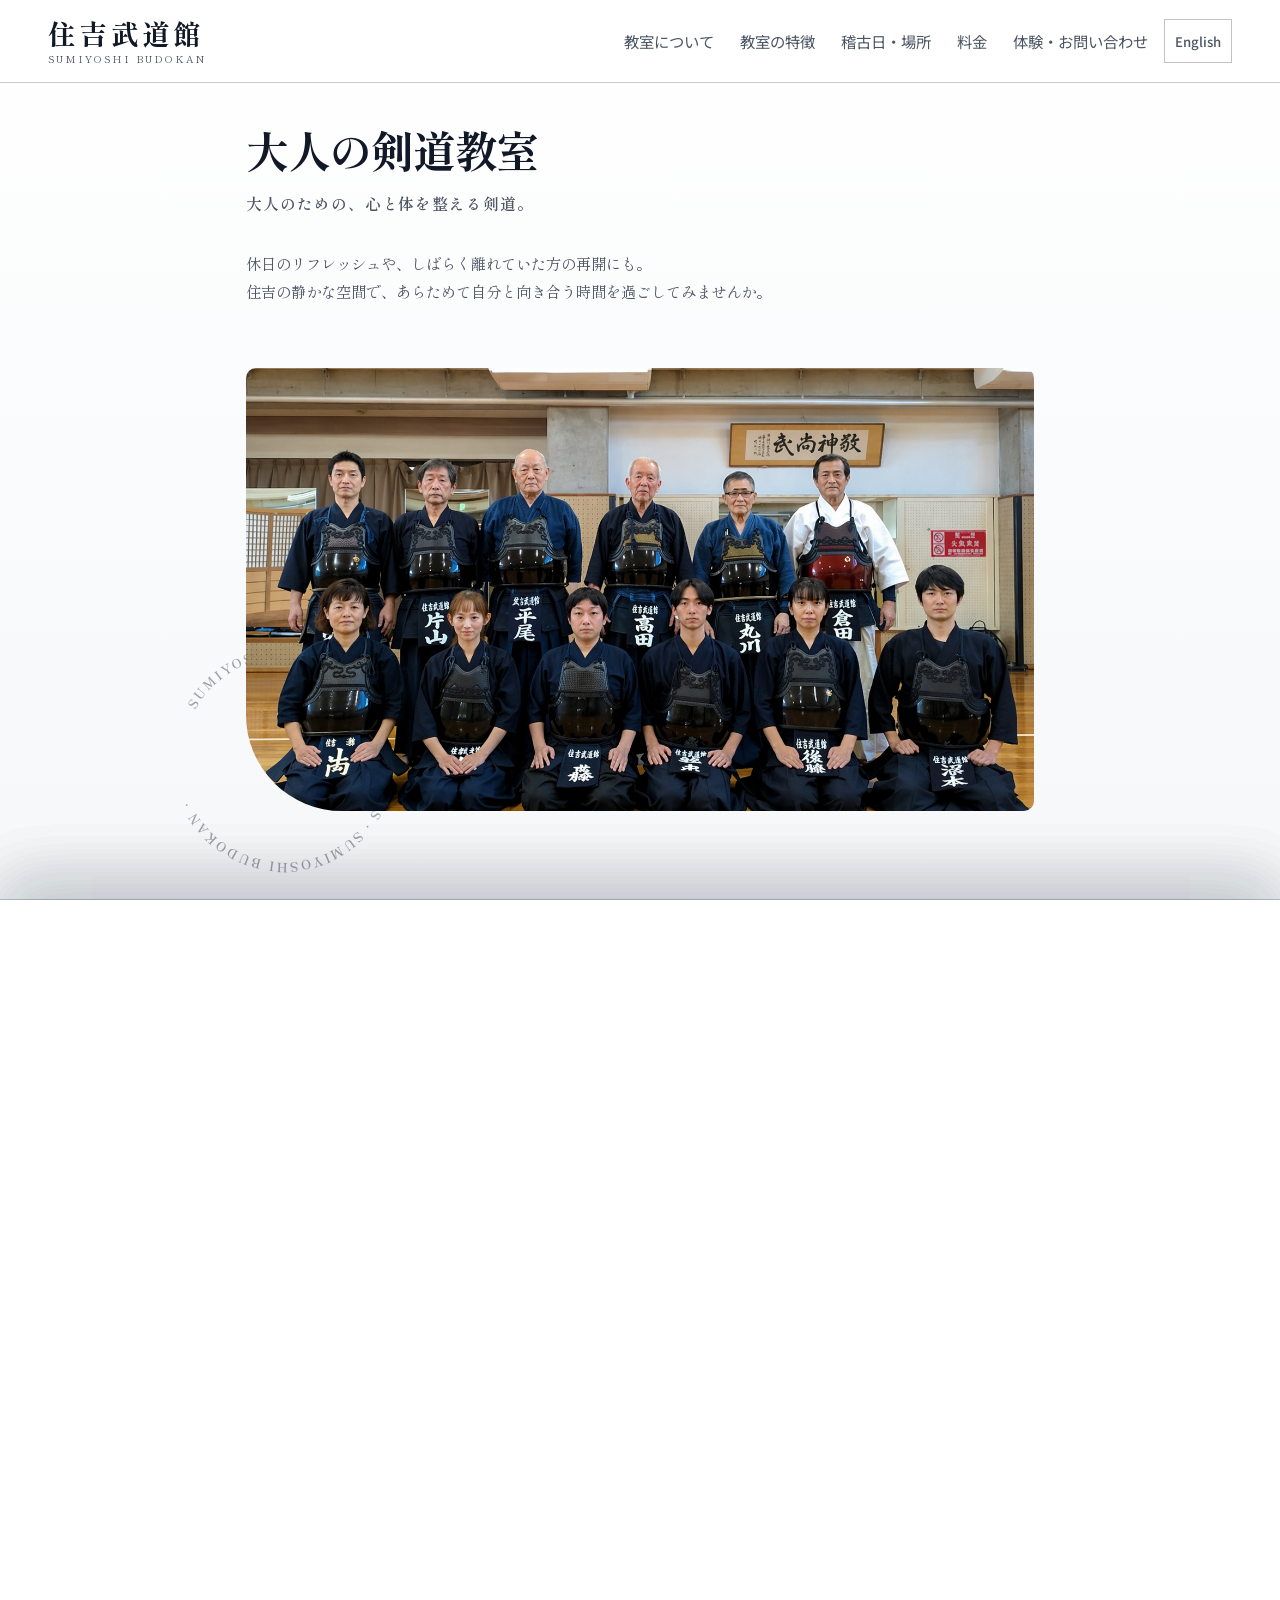
==== commit cd3aed7f: "Add files via upload" ====
--- a/index.html
+++ b/index.html
@@ -10,7 +10,7 @@
   <link
     href="https://fonts.googleapis.com/css2?family=Noto+Sans+JP:wght@400;500;600;700&family=Sawarabi+Mincho&family=Shippori+Mincho:wght@400;500;600;700;800&display=swap"
     rel="stylesheet">
-  <link rel="stylesheet" href="style.css?v=20260504k" />
+  <link rel="stylesheet" href="style.css?v=20260504ah" />
 </head>
 
 <body class="js-ready" data-page="kendo">
@@ -44,7 +44,7 @@
   </header>
 
   <main>
-    <section id="hero" class="hero">
+    <section id="hero" class="hero kamishibai-panel panel-photo" style="--panel-index: 1;">
       <div class="container hero-inner">
         <div class="hero-text">
           <h1 data-i18n="heroTitle">大人の剣道教室</h1>
@@ -86,7 +86,7 @@
       </div>
     </section>
 
-    <section id="features" class="section">
+    <section id="features" class="section kamishibai-panel panel-features" style="--panel-index: 2;">
       <div class="container section-inner">
         <h2 class="section-title" data-i18n="featuresTitle">教室の特徴</h2>
         <div class="badge-row">
@@ -121,7 +121,7 @@
       </div>
     </section>
 
-    <section id="pricing" class="section gray">
+    <section id="pricing" class="section gray kamishibai-panel panel-pricing" style="--panel-index: 3;">
       <div class="container section-inner">
         <h2 class="section-title" data-i18n="pricingTitle">料金のご案内</h2>
         <p class="section-lead" data-i18n="pricingLead">月額4,400円（税込）</p>
@@ -131,7 +131,7 @@
       </div>
     </section>
 
-    <section id="contact" class="section">
+    <section id="contact" class="section kamishibai-panel panel-contact" style="--panel-index: 4;">
       <div class="container section-inner">
         <h2 class="section-title" data-i18n="contactTitle">体験・お問い合わせ</h2>
         <p class="section-lead" data-i18n="contactLead">
@@ -161,14 +161,12 @@
             毎週火曜日休館日</span>
           </li>
         </ul>
+        <div class="contact-related-link">
+          <a href="../naginata/index.html" class="btn ghost" data-i18n="relatedLink">子供と大人のなぎなた教室はこちら</a>
+        </div>
       </div>
     </section>
 
-    <section class="section related-link-section">
-      <div class="container section-inner">
-        <a href="../naginata/index.html" class="btn ghost" data-i18n="relatedLink">子供と大人のなぎなた教室はこちら</a>
-      </div>
-    </section>
   </main>
 
   <footer class="site-footer">
@@ -184,7 +182,7 @@
     </div>
   </footer>
 
-  <script src="script.js?v=20260502d"></script>
+  <script src="script.js?v=20260502v"></script>
 </body>
 
 </html>
--- a/style.css
+++ b/style.css
@@ -307,12 +307,18 @@
 }
 
 .site-header {
-  position: sticky;
+  position: fixed;
   top: 0;
-  z-index: 20;
+  left: 0;
+  right: 0;
+  z-index: 120;
   backdrop-filter: blur(16px);
   background: rgba(255, 255, 255, 0.98);
   border-bottom: 1px solid var(--border-subtle);
+}
+
+.site-header + main {
+  padding-top: clamp(70px, 6.5vw, 92px);
 }
 
 .reveal-on-scroll {
@@ -682,7 +688,7 @@
   background-color: transparent;
   width: min(900px, 100%);
   aspect-ratio: 16 / 9;
-  border-radius: 0;
+  border-radius: 10px 10px 10px 96px !important;
   border: none;
   color: inherit;
   box-shadow: none;
@@ -698,6 +704,7 @@
   height: 100%;
   object-fit: cover;
   display: block;
+  border-radius: 10px 10px 10px 96px !important;
 }
 
 .hero-photo-overlay {
@@ -781,6 +788,15 @@
   padding-bottom: 24px;
 }
 
+.contact-related-link {
+  margin-top: 20px;
+}
+
+.contact-related-link .btn.ghost {
+  background: #ffffff;
+  border-radius: 999px !important;
+}
+
 #pricing,
 #faq {
   background: transparent;
@@ -1103,7 +1119,212 @@
   text-underline-offset: 0.18em;
 }
 
+
+.kamishibai-panel {
+  position: sticky;
+  top: 0;
+  z-index: calc(30 + var(--panel-index, 1));
+  min-height: 100svh;
+  display: flex;
+  align-items: center;
+  overflow: hidden;
+  background: #ffffff;
+  box-shadow: 0 -1px 0 rgba(17, 24, 39, 0.08), 0 -24px 60px rgba(17, 24, 39, 0.08);
+}
+
+.kamishibai-panel:not(.panel-contact) {
+  margin-bottom: 42svh;
+}
+
+.kamishibai-panel::before {
+  content: '';
+  position: absolute;
+  inset: 0;
+  z-index: 0;
+  pointer-events: none;
+  background: linear-gradient(180deg, rgba(255, 255, 255, 0.98), rgba(247, 248, 250, 0.94));
+}
+
+.kamishibai-panel > .container {
+  position: relative;
+  z-index: 1;
+}
+
+.panel-photo {
+  padding-top: clamp(64px, 8vw, 96px);
+}
+
+.panel-photo .hero-inner {
+  transform: translateY(clamp(-22px, -2vw, -10px));
+}
+
+.panel-features::before {
+  background: linear-gradient(180deg, rgba(255, 255, 255, 0.99), rgba(244, 246, 248, 0.95));
+}
+
+.panel-pricing::before {
+  background: linear-gradient(180deg, rgba(255, 255, 255, 0.99), rgba(248, 248, 246, 0.96));
+}
+
+.panel-contact::before {
+  background: linear-gradient(180deg, rgba(255, 255, 255, 0.99), rgba(242, 244, 247, 0.96));
+}
+
+.panel-features .section-inner,
+.panel-pricing .section-inner,
+.panel-contact .section-inner {
+  transform: translateY(clamp(-10px, -1.2vw, -4px));
+}
+
+#about,
+#schedule {
+  position: relative;
+  z-index: 2;
+  background: rgba(255, 255, 255, 0.96);
+}
+
+
+.kamishibai-stage {
+  position: fixed;
+  inset: 0;
+  z-index: 30;
+  overflow: hidden;
+  pointer-events: none;
+  background: #ffffff;
+  opacity: 0;
+  visibility: hidden;
+  transition: opacity 0.18s ease, visibility 0.18s ease;
+}
+
+.kamishibai-stage.is-active {
+  opacity: 1;
+  visibility: visible;
+}
+
+.kamishibai-scene {
+  position: absolute;
+  inset: 0;
+  display: flex;
+  align-items: center;
+  background: #ffffff;
+  box-shadow: 0 -1px 0 rgba(17, 24, 39, 0.08), 0 -24px 60px rgba(17, 24, 39, 0.08);
+  overflow: hidden;
+  transform: translate3d(0, 100%, 0);
+  will-change: transform;
+}
+
+.kamishibai-scene::before {
+  content: '';
+  position: absolute;
+  inset: 0;
+  z-index: 0;
+  background: linear-gradient(180deg, rgba(255, 255, 255, 0.99), rgba(245, 247, 249, 0.96));
+}
+
+.kamishibai-scene > .container {
+  position: relative;
+  z-index: 1;
+  pointer-events: auto;
+}
+
+.kamishibai-scene .hero-inner,
+.kamishibai-scene .section-inner {
+  width: 100%;
+}
+
+.kamishibai-card-stack {
+  display: flex;
+  flex-direction: column;
+  gap: clamp(24px, 4vh, 42px);
+  width: 100%;
+}
+
+.kamishibai-card-stack .section-inner {
+  padding-block: 0;
+}
+
+.kamishibai-card-stack .section-title,
+.kamishibai-card-stack .belongings-title {
+  margin-bottom: 12px;
+}
+
+.kamishibai-card-stack .section-note,
+.kamishibai-card-stack .contact-methods,
+.kamishibai-card-stack .related-link-section {
+  margin-top: 8px;
+}
+
+.kamishibai-card-stack .related-link-section {
+  padding: 0;
+}
+
+.kamishibai-card-stack .contact-related-link {
+  margin-top: 14px;
+}
+
+.kamishibai-card-stack .related-link-section .section-inner {
+  align-items: flex-start;
+}
+
+@media (max-height: 760px) {
+  .kamishibai-card-stack {
+    gap: 18px;
+  }
+
+  .kamishibai-card-stack .section-lead,
+  .kamishibai-card-stack .schedule-simple p,
+  .kamishibai-card-stack .contact-methods {
+    line-height: 1.65;
+  }
+}
+
+.kamishibai-stage .reveal-on-scroll,
+.kamishibai-stage .hero-text h1,
+.kamishibai-stage .hero-tagline,
+.kamishibai-stage .hero-copy,
+.kamishibai-stage .hero-copy-line,
+.kamishibai-stage .hero-photo {
+  opacity: 1 !important;
+  transform: none !important;
+  filter: none !important;
+  clip-path: none !important;
+  animation: none !important;
+}
+
+.has-kamishibai-stage .kamishibai-panel {
+  position: relative;
+  top: auto;
+  z-index: auto;
+  min-height: 100svh;
+  opacity: 0;
+  pointer-events: none;
+  box-shadow: none;
+}
+
+.has-kamishibai-stage .kamishibai-panel:not(.panel-contact) {
+  margin-bottom: 0;
+}
+
+.has-kamishibai-stage #about,
+.has-kamishibai-stage #schedule {
+  opacity: 0;
+  pointer-events: none;
+}
+
+.has-kamishibai-stage main > .related-link-section {
+  display: none;
+}
+
+.has-kamishibai-stage .site-footer {
+  display: none;
+}
+
 @media (max-width: 768px) {
+  .kamishibai-panel:not(.panel-contact) {
+    margin-bottom: 28svh;
+  }
+
+
   .section {
     padding: 44px 0;
   }
@@ -1156,8 +1377,7 @@
     pointer-events: none;
   }
 
-  .site-header.nav-open .menu-close-text,
-  .site-header.nav-closing .menu-close-text {
+  .site-header.nav-open .menu-close-text {
     opacity: 1;
     transform: translate(0, -50%);
   }
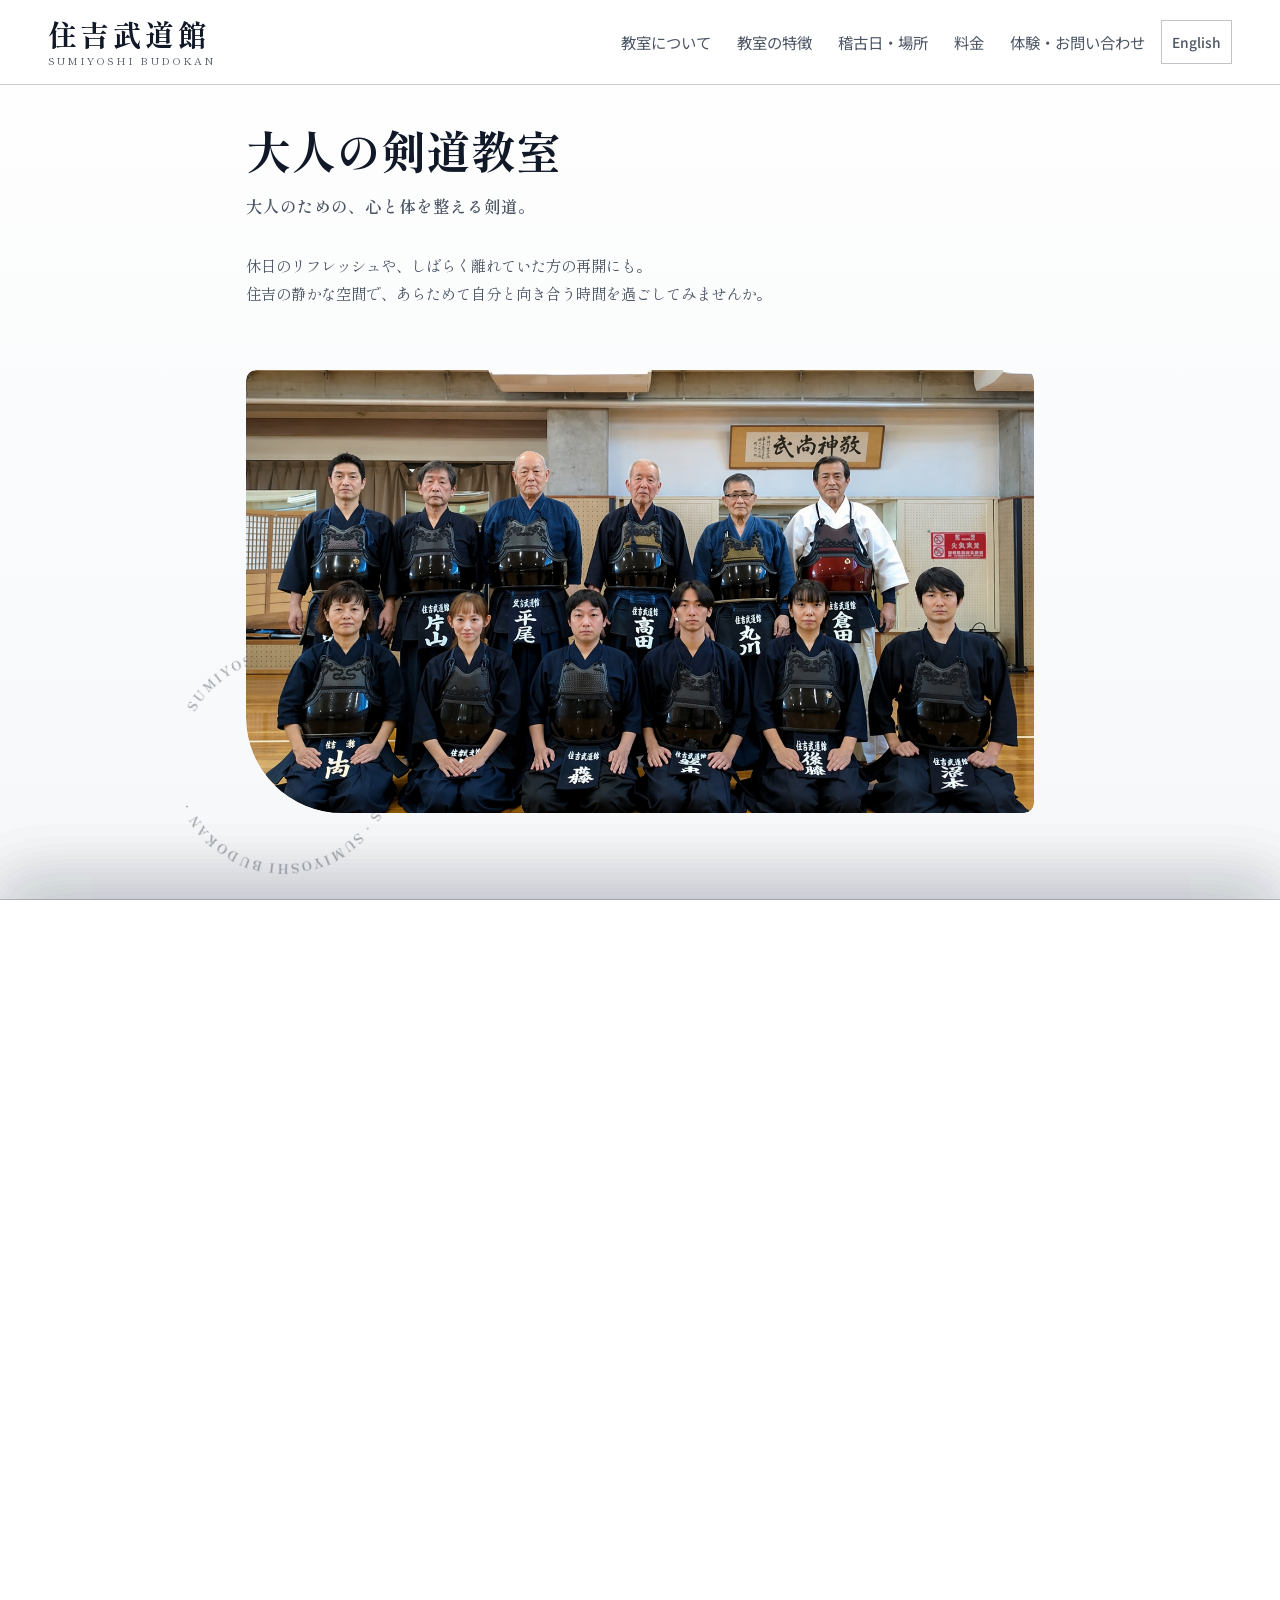
==== commit 6548376c: "Add files via upload" ====
--- a/index.html
+++ b/index.html
@@ -10,7 +10,7 @@
   <link
     href="https://fonts.googleapis.com/css2?family=Noto+Sans+JP:wght@400;500;600;700&family=Sawarabi+Mincho&family=Shippori+Mincho:wght@400;500;600;700;800&display=swap"
     rel="stylesheet">
-  <link rel="stylesheet" href="style.css?v=20260504ah" />
+  <link rel="stylesheet" href="style.css?v=20260506p" />
 </head>
 
 <body class="js-ready" data-page="kendo">
@@ -182,7 +182,7 @@
     </div>
   </footer>
 
-  <script src="script.js?v=20260502v"></script>
+  <script src="script.js?v=20260506p"></script>
 </body>
 
 </html>
--- a/style.css
+++ b/style.css
@@ -27,6 +27,12 @@
 }
 
 html,
+html.has-kamishibai-stage,
+body.has-kamishibai-stage {
+  scroll-padding-top: 0;
+  overscroll-behavior-y: contain;
+}
+
 body {
   margin: 0;
   padding: 0;
@@ -256,6 +262,12 @@
   }
 }
 
+html.has-kamishibai-stage,
+body.has-kamishibai-stage {
+  scroll-padding-top: 0;
+  overscroll-behavior-y: contain;
+}
+
 body {
   min-height: 100vh;
   background: #ffffff;
@@ -507,7 +519,7 @@
 .hero-text h1 {
   font-size: clamp(2.1rem, 3vw + 1rem, 2.8rem);
   line-height: 1.15;
-  letter-spacing: -0.03em;
+  letter-spacing: 0;
   margin-bottom: 16px;
   transition: font-size var(--resize-ease), margin var(--resize-ease), line-height var(--resize-ease);
 }
@@ -524,10 +536,9 @@
   display: block;
 }
 
-.js-ready .hero-text h1,
-.js-ready .hero-tagline,
-.js-ready .hero-copy,
-.js-ready .hero-copy-line {
+.js-ready .hero-text h1,
+.js-ready .hero-tagline,
+.js-ready .hero-copy {
   opacity: 0;
   transform: translateY(16px);
   filter: blur(8px);
@@ -537,29 +548,24 @@
 .js-ready .hero-photo {
   opacity: 0;
   clip-path: inset(0 100% 0 0 round 10px 10px 10px 96px);
-  will-change: opacity, clip-path;
-}
-
-.js-ready.loader-revealing .hero-text h1 {
-  animation: hero-text-rise 0.9s cubic-bezier(0.22, 1, 0.36, 1) both;
-}
-
-.js-ready.loader-revealing .hero-tagline {
-  animation: hero-text-rise 0.9s cubic-bezier(0.22, 1, 0.36, 1) both 0.24s;
-}
-
-.js-ready.loader-revealing .hero-copy {
-  opacity: 1;
-  transform: none;
-  filter: none;
-}
-
-.js-ready.loader-revealing .hero-copy-line {
-  animation: hero-text-rise 0.9s cubic-bezier(0.22, 1, 0.36, 1) both 0.42s;
-}
-
-.js-ready.loader-revealing .hero-photo {
-  animation: hero-photo-unmask 1.1s cubic-bezier(0.56, 0, 0.16, 1) both 0.2s;
+  transform: translateZ(0);
+  will-change: opacity, clip-path, transform;
+}
+
+.js-ready.loader-revealing .hero-text h1 {
+  animation: hero-text-rise 1s cubic-bezier(0.22, 1, 0.36, 1) both;
+}
+
+.js-ready.loader-revealing .hero-tagline {
+  animation: hero-text-rise 1s cubic-bezier(0.22, 1, 0.36, 1) both 0.24s;
+}
+
+.js-ready.loader-revealing .hero-copy {
+  animation: hero-text-rise 1s cubic-bezier(0.22, 1, 0.36, 1) both 0.42s;
+}
+
+.js-ready.loader-revealing .hero-photo {
+  animation: hero-photo-unmask 1.25s cubic-bezier(0.16, 1, 0.3, 1) both 0.34s;
 }
 
 @keyframes hero-text-rise {
@@ -1196,6 +1202,17 @@
   transition: opacity 0.18s ease, visibility 0.18s ease;
 }
 
+.kamishibai-scroll-track {
+  position: relative;
+  z-index: 0;
+  width: 100%;
+  height: calc(var(--kamishibai-scenes, 4) * 100svh);
+  pointer-events: none;
+}
+
+.kamishibai-scroll-marker {
+  height: 100svh;
+}
 .kamishibai-stage.is-active {
   opacity: 1;
   visibility: visible;
@@ -1210,7 +1227,9 @@
   box-shadow: 0 -1px 0 rgba(17, 24, 39, 0.08), 0 -24px 60px rgba(17, 24, 39, 0.08);
   overflow: hidden;
   transform: translate3d(0, 100%, 0);
-  will-change: transform;
+  will-change: transform;
+  backface-visibility: hidden;
+  contain: layout paint;
 }
 
 .kamishibai-scene::before {
@@ -1278,17 +1297,40 @@
   }
 }
 
-.kamishibai-stage .reveal-on-scroll,
-.kamishibai-stage .hero-text h1,
-.kamishibai-stage .hero-tagline,
-.kamishibai-stage .hero-copy,
-.kamishibai-stage .hero-copy-line,
-.kamishibai-stage .hero-photo {
+.kamishibai-stage .reveal-on-scroll {
   opacity: 1 !important;
   transform: none !important;
   filter: none !important;
   clip-path: none !important;
   animation: none !important;
+}
+.js-ready .kamishibai-scene:not(:first-child) .section-title,
+.js-ready .kamishibai-scene:not(:first-child) .belongings-title,
+.js-ready .kamishibai-scene:not(:first-child) .section-lead,
+.js-ready .kamishibai-scene:not(:first-child) .schedule-simple,
+.js-ready .kamishibai-scene:not(:first-child) .belongings-list,
+.js-ready .kamishibai-scene:not(:first-child) .contact-methods,
+.js-ready .kamishibai-scene:not(:first-child) .contact-related-link {
+  opacity: 0;
+  transform: translateY(16px);
+  filter: blur(8px);
+  will-change: opacity, transform, filter;
+}
+
+.js-ready .kamishibai-scene.is-current:not(:first-child) .section-title,
+.js-ready .kamishibai-scene.is-current:not(:first-child) .belongings-title {
+  animation: hero-text-rise 1s cubic-bezier(0.22, 1, 0.36, 1) both;
+}
+
+.js-ready .kamishibai-scene.is-current:not(:first-child) .section-lead,
+.js-ready .kamishibai-scene.is-current:not(:first-child) .schedule-simple {
+  animation: hero-text-rise 1s cubic-bezier(0.22, 1, 0.36, 1) both 0.24s;
+}
+
+.js-ready .kamishibai-scene.is-current:not(:first-child) .belongings-list,
+.js-ready .kamishibai-scene.is-current:not(:first-child) .contact-methods,
+.js-ready .kamishibai-scene.is-current:not(:first-child) .contact-related-link {
+  animation: hero-text-rise 1s cubic-bezier(0.22, 1, 0.36, 1) both 0.42s;
 }
 
 .has-kamishibai-stage .kamishibai-panel {
@@ -1317,6 +1359,10 @@
 
 .has-kamishibai-stage .site-footer {
   display: none;
+}
+
+.has-kamishibai-stage main > section {
+  display: none;
 }
 
 @media (max-width: 768px) {
@@ -1418,6 +1464,11 @@
       transform 1.55s var(--liquid-ease);
     will-change: top, right, width, height, transform;
   }
+
+  .site-header.nav-closing .nav::before {
+    transition-duration: 0.62s;
+    transition-timing-function: cubic-bezier(0.16, 1, 0.3, 1);
+  }
 
   .site-header.nav-open .nav,
   .site-header.nav-closing .nav {
@@ -1548,7 +1599,13 @@
 
 @media (max-width: 480px) {
   html,
-  body {
+  html.has-kamishibai-stage,
+body.has-kamishibai-stage {
+  scroll-padding-top: 0;
+  overscroll-behavior-y: contain;
+}
+
+body {
     font-size: 15px;
   }
 
@@ -1633,7 +1690,13 @@
 }
 @media (prefers-reduced-motion: reduce) {
   html,
-  body {
+  html.has-kamishibai-stage,
+body.has-kamishibai-stage {
+  scroll-padding-top: 0;
+  overscroll-behavior-y: contain;
+}
+
+body {
     scroll-behavior: auto;
   }
 
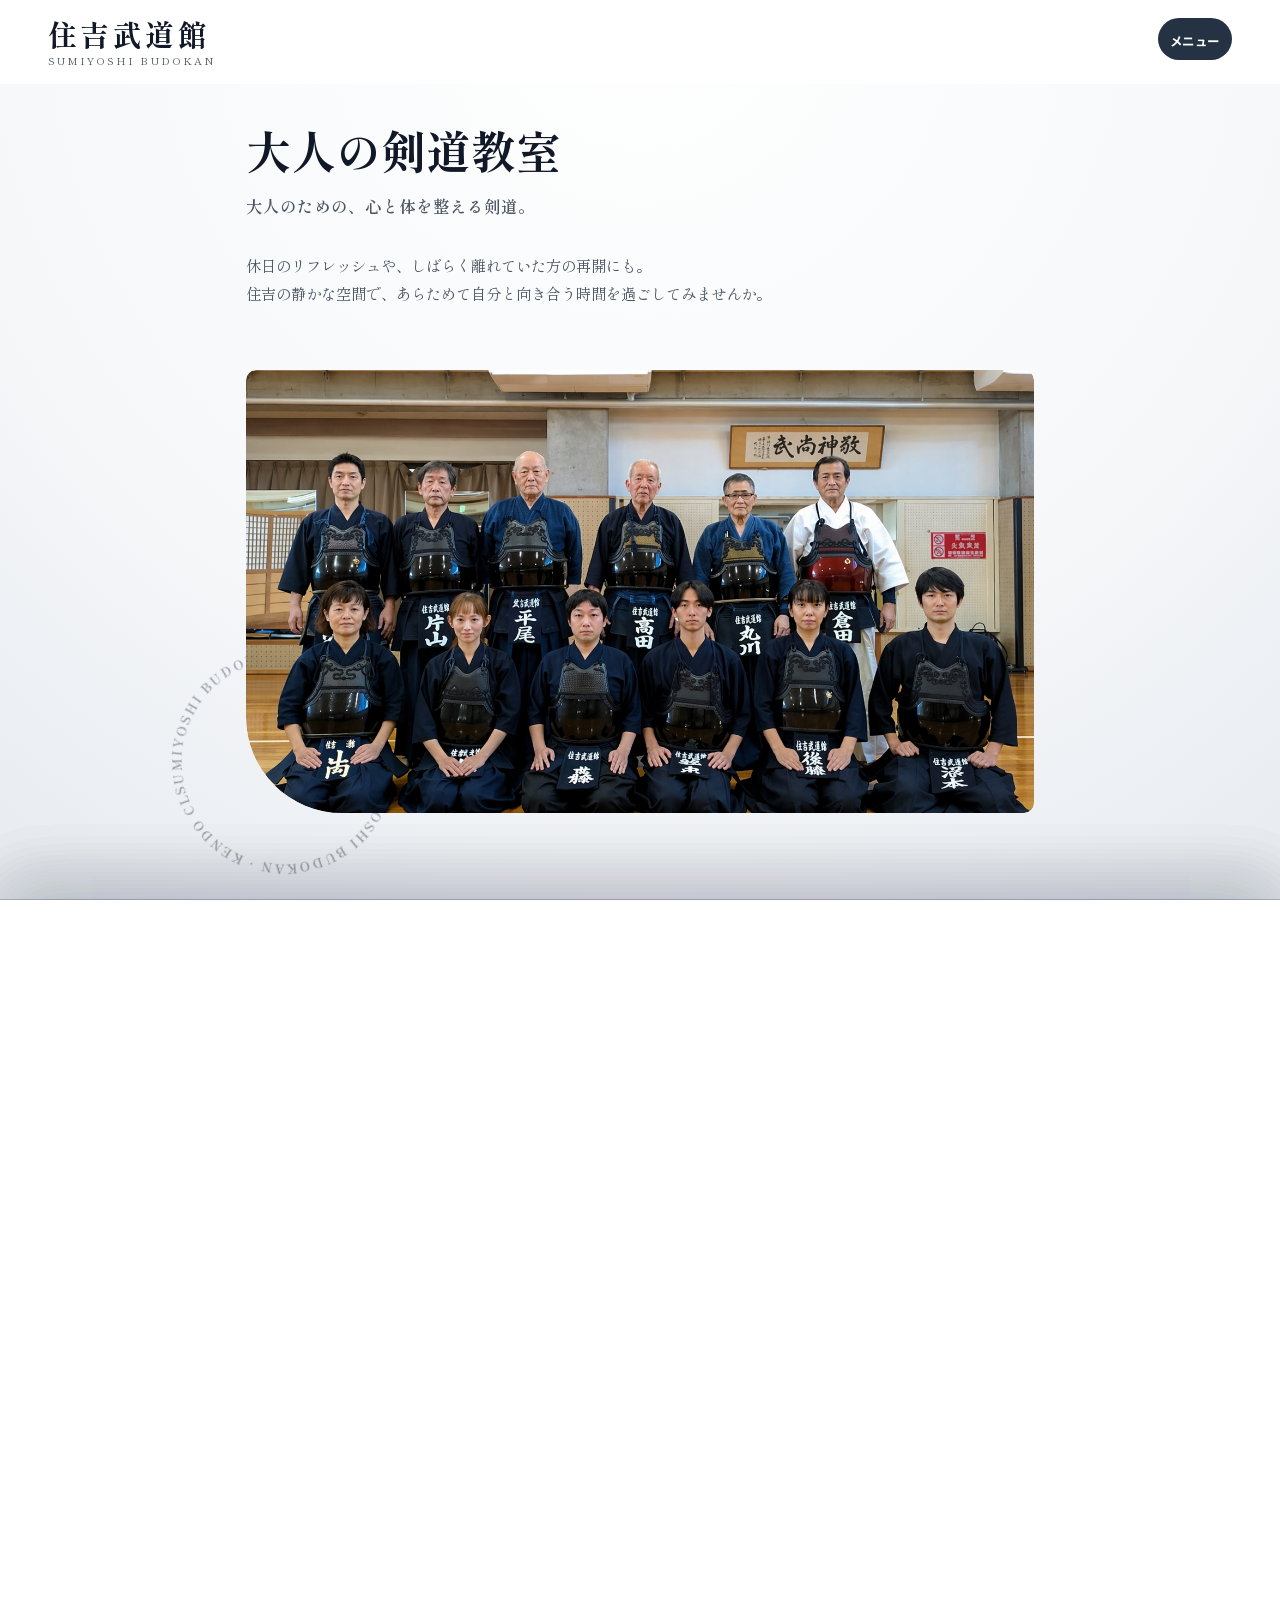
==== commit d88ff6e0: "Add files via upload" ====
--- a/index.html
+++ b/index.html
@@ -10,7 +10,7 @@
   <link
     href="https://fonts.googleapis.com/css2?family=Noto+Sans+JP:wght@400;500;600;700&family=Sawarabi+Mincho&family=Shippori+Mincho:wght@400;500;600;700;800&display=swap"
     rel="stylesheet">
-  <link rel="stylesheet" href="style.css?v=20260506p" />
+  <link rel="stylesheet" href="style.css?v=20260506au" />
 </head>
 
 <body class="js-ready" data-page="kendo">
@@ -27,9 +27,7 @@
         <span class="logo-sub">SUMIYOSHI BUDOKAN</span>
       </a>
       <button class="menu-toggle" type="button" aria-label="メニューを開く" aria-expanded="false" aria-controls="site-nav">
-        <span></span>
-        <span></span>
-        <span></span>
+        <span class="menu-toggle-label">メニュー</span>
         <span class="menu-close-text">閉じる</span>
       </button>
       <nav class="nav" id="site-nav">
@@ -62,8 +60,7 @@
               </defs>
               <text>
                 <textPath href="#hero-flow-path" startOffset="0%">
-                  SUMIYOSHI BUDOKAN &middot; KENDO CLASS &middot; SUMIYOSHI BUDOKAN &middot; KENDO CLASS &middot;
-                  <animate attributeName="startOffset" from="0%" to="100%" dur="18s" repeatCount="indefinite" />
+                  SUMIYOSHI BUDOKAN &middot; KENDO CLASS &middot; SUMIYOSHI BUDOKAN &middot; KENDO CLASS &middot; SUMIYOSHI BUDOKAN &middot; KENDO CLASS &middot;
                 </textPath>
               </text>
             </svg>
@@ -164,6 +161,9 @@
         <div class="contact-related-link">
           <a href="../naginata/index.html" class="btn ghost" data-i18n="relatedLink">子供と大人のなぎなた教室はこちら</a>
         </div>
+        <p class="scene-copyright">
+          &copy; <span data-year></span> <span data-i18n="footerText">住吉武道館 大人の剣道教室. All rights reserved.</span>
+        </p>
       </div>
     </section>
 
@@ -176,13 +176,13 @@
         <span class="logo-sub">SUMIYOSHI BUDOKAN</span>
       </div>
       <p>
-        &copy; <span id="year"></span> <span data-i18n="footerText">住吉武道館 大人の剣道教室. All rights
+        &copy; <span id="year" data-year></span> <span data-i18n="footerText">住吉武道館 大人の剣道教室. All rights
         reserved.</span>
       </p>
     </div>
   </footer>
 
-  <script src="script.js?v=20260506p"></script>
+  <script src="script.js?v=20260506au"></script>
 </body>
 
 </html>
--- a/style.css
+++ b/style.css
@@ -43,6 +43,13 @@
   color: var(--text);
   scroll-behavior: smooth;
   overflow-x: hidden;
+  scrollbar-width: none;
+  -ms-overflow-style: none;
+}
+
+html::-webkit-scrollbar,
+body::-webkit-scrollbar {
+  display: none;
 }
 
 .nav,
@@ -326,7 +333,7 @@
   z-index: 120;
   backdrop-filter: blur(16px);
   background: rgba(255, 255, 255, 0.98);
-  border-bottom: 1px solid var(--border-subtle);
+  border-bottom: none;
 }
 
 .site-header + main {
@@ -391,94 +398,274 @@
 }
 
 .menu-toggle {
-  display: none;
-  flex-direction: column;
+  display: inline-flex;
+  position: relative;
+  z-index: 22;
+  align-items: center;
   justify-content: center;
-  gap: 5px;
-  width: 42px;
+  width: 74px;
   height: 42px;
   border: none;
+  border-radius: 21px !important;
   background: transparent;
-  padding: 10px;
+  color: #ffffff;
+  font-family: var(--font-sans);
+  font-size: 0.78rem;
+  font-weight: 700;
+  letter-spacing: 0.04em;
+  line-height: 1;
+  padding: 0 14px;
   cursor: pointer;
-}
-
-.menu-toggle span {
+  overflow: hidden;
+}
+
+.menu-toggle-label {
   display: block;
-  width: 100%;
-  height: 2px;
-  background: #111827;
+  color: #ffffff;
   transition: transform 0.2s ease, opacity 0.2s ease;
+  transform: translateY(-1px);
+  white-space: nowrap;
 }
 
 .menu-close-text {
-  display: none;
+  position: absolute;
+  inset: 0;
+  display: grid;
+  place-content: center;
+  width: 100% !important;
+  height: 100% !important;
+  background: transparent !important;
+  color: #ffffff;
+  font-family: var(--font-sans);
+  font-size: 0.78rem;
+  font-weight: 700;
+  line-height: 1;
+  letter-spacing: 0.08em;
+  opacity: 0;
+  transform: translateY(7px);
+  transition: opacity 0.22s ease, transform 0.22s ease;
+  white-space: nowrap;
+  pointer-events: none;
 }
 
 .nav {
   display: flex;
-  position: static;
+  position: absolute;
+  inset: 0;
+  z-index: 21;
   background: transparent;
   border: none;
-  padding: 0;
-  flex-direction: row;
-  gap: 6px;
+  padding: 96px 32px 48px;
+  flex-direction: column;
+  align-items: center;
+  justify-content: center;
+  gap: 18px;
+  opacity: 1;
+  pointer-events: none;
+  overflow: hidden;
+  transform: none;
+  transition: none;
+}
+
+.nav::before {
+  content: '';
+  position: absolute;
+  top: clamp(12px, 1.6vw, 18px);
+  right: clamp(24px, 5vw, 48px);
+  width: 74px;
+  height: 42px;
+  z-index: 0;
+  background: radial-gradient(circle at top, #111827, #020617);
+  border: none;
+  border-radius: 21px !important;
+  opacity: 1;
+  transform: scale(1);
+  transform-origin: right top;
+  transition: top 1.55s var(--liquid-ease), right 1.55s var(--liquid-ease),
+    width 1.55s var(--liquid-ease), height 1.55s var(--liquid-ease),
+    transform 1.55s var(--liquid-ease);
+  will-change: top, right, width, height, transform;
+}
+
+.nav a {
+  position: relative;
+  z-index: 1;
+  width: auto;
+  padding: 12px 18px;
+  color: #ffffff;
+  font-family: var(--font-serif);
+  font-size: clamp(1rem, 4vw, 1.35rem);
+  font-weight: 600;
+  letter-spacing: 0.08em;
+  text-align: center;
+  opacity: 0;
+  translate: 38px -30px;
+  transform: translateX(0) scale(1);
+  transform-origin: left center;
+  transition: color 0.2s ease, background-color 0.2s ease,
+    transform 0.52s var(--liquid-ease);
+  will-change: transform;
+}
+
+.language-toggle {
+  position: relative;
+  z-index: 1;
+  border: 1px solid rgba(31, 41, 55, 0.28);
+  background: transparent;
+  color: #ffffff;
+  cursor: pointer;
+  font-family: var(--font-sans);
+  font-size: 1rem;
+  font-weight: 500;
+  padding: 10px 18px;
+  opacity: 0;
+  translate: 38px -30px;
+  transform: translateX(0) scale(1);
+  transition: color 0.2s ease, background-color 0.2s ease,
+    border-color 0.2s ease;
+}
+
+.language-toggle:hover {
+  background: rgba(255, 255, 255, 0.1);
+  border-color: rgba(255, 255, 255, 0.72);
+  color: #ffffff;
+}
+
+.site-header.nav-open .nav {
   opacity: 1;
   pointer-events: auto;
   transform: none;
-  transition: none;
-}
-
-.nav a {
-  width: auto;
-  padding: 8px 10px;
-  color: var(--text-soft);
-  transition: color 0.2s ease, background-color 0.2s ease,
-    transform 0.15s ease;
-}
-
-.language-toggle {
-  border: 1px solid rgba(31, 41, 55, 0.28);
+}
+
+.site-header.nav-open,
+.site-header.nav-closing {
+  position: fixed;
+  inset: 0;
+  overflow: hidden;
   background: transparent;
-  color: var(--text-soft);
-  cursor: pointer;
-  font-family: var(--font-sans);
-  font-size: 0.86rem;
-  font-weight: 500;
-  padding: 8px 10px;
-  transition: color 0.2s ease, background-color 0.2s ease,
-    border-color 0.2s ease, transform 0.15s ease;
-}
-
-.language-toggle:hover {
-  background: rgba(31, 41, 55, 0.04);
-  border-color: rgba(31, 41, 55, 0.45);
-  color: #111827;
-  transform: translateY(-1px);
-}
-
-.site-header.nav-open .nav {
+  border-bottom-color: transparent;
+  backdrop-filter: none;
+}
+
+.site-header.nav-open .header-inner,
+.site-header.nav-closing .header-inner {
+  background: transparent;
+}
+
+.site-header.nav-open .nav,
+.site-header.nav-closing .nav {
+  pointer-events: auto;
+}
+
+.site-header.nav-closing .nav::before {
+  transition-duration: 1.05s;
+  transition-timing-function: cubic-bezier(0.16, 1, 0.3, 1);
+}
+
+.site-header.nav-open .nav::before {
+  top: 12px;
+  right: 12px;
+  width: calc(100% - 24px);
+  height: calc(100% - 24px);
+  border-radius: 22px !important;
+}
+
+.site-header.nav-open .menu-toggle-label {
+  opacity: 0;
+  transform: translateY(-9px);
+}
+
+.site-header.nav-open .menu-close-text {
   opacity: 1;
-  pointer-events: auto;
   transform: translateY(0);
 }
 
-.site-header.nav-open .menu-toggle span:nth-child(1) {
-  transform: translateY(7px) rotate(45deg);
-}
-
-.site-header.nav-open .menu-toggle span:nth-child(2) {
+.nav a::before {
+  content: '';
+  position: absolute;
+  left: -8px;
+  top: 50%;
+  width: 6px;
+  height: 6px;
+  background: #ffffff;
+  border-radius: 50% !important;
   opacity: 0;
-}
-
-.site-header.nav-open .menu-toggle span:nth-child(3) {
-  transform: translateY(-7px) rotate(-45deg);
+  transform: translate(-12px, -50%) scale(0.42);
+  transition: opacity 0.28s ease, transform 0.56s var(--liquid-ease);
+  will-change: transform, opacity;
 }
 
 .nav a:hover {
-  color: #111827;
-  background-color: rgba(31, 41, 55, 0.06);
-  transform: translateY(-1px);
+  color: #ffffff;
+  background-color: transparent;
+  transform: translateX(10px) scale(1.015);
+}
+
+.nav a:hover::before {
+  opacity: 1;
+  transform: translate(0, -50%) scale(1);
+}
+
+.site-header.nav-open .nav a,
+.site-header.nav-open .language-toggle {
+  animation: menu-item-drop 0.76s var(--liquid-ease) both;
+}
+
+.site-header.nav-open .nav a:nth-child(1) {
+  animation-delay: 0.2s;
+}
+
+.site-header.nav-open .nav a:nth-child(2) {
+  animation-delay: 0.32s;
+}
+
+.site-header.nav-open .nav a:nth-child(3) {
+  animation-delay: 0.44s;
+}
+
+.site-header.nav-open .nav a:nth-child(4) {
+  animation-delay: 0.56s;
+}
+
+.site-header.nav-open .nav a:nth-child(5) {
+  animation-delay: 0.68s;
+}
+
+.site-header.nav-open .language-toggle {
+  animation-delay: 0.8s;
+}
+
+@media (min-width: 901px) {
+  .site-header {
+    --desktop-menu-width: min(420px, 34vw);
+  }
+
+  .site-header.nav-open {
+    background: rgba(17, 24, 39, 0.2);
+    backdrop-filter: brightness(0.9);
+  }
+
+  .site-header.nav-closing {
+    background: transparent;
+    backdrop-filter: none;
+  }
+
+  .site-header.nav-open .nav,
+  .site-header.nav-closing .nav {
+    align-items: flex-end;
+    padding: 96px 64px 48px calc(100% - var(--desktop-menu-width));
+  }
+
+  .site-header.nav-open .nav::before {
+    width: var(--desktop-menu-width);
+    height: calc(100% - 24px);
+  }
+
+  .nav a,
+  .language-toggle {
+    min-width: min(260px, calc(var(--desktop-menu-width) - 96px));
+    text-align: left;
+  }
 }
 
 .hero {
@@ -564,8 +751,28 @@
   animation: hero-text-rise 1s cubic-bezier(0.22, 1, 0.36, 1) both 0.42s;
 }
 
-.js-ready.loader-revealing .hero-photo {
-  animation: hero-photo-unmask 1.25s cubic-bezier(0.16, 1, 0.3, 1) both 0.34s;
+.js-ready.loader-revealing .hero-photo {
+  animation: hero-photo-unmask 1.25s cubic-bezier(0.16, 1, 0.3, 1) both 0.34s;
+}
+
+.js-ready.loader-revealing .badge-row {
+  animation: none;
+}
+
+.js-ready.loader-revealing .badge {
+  animation: badge-unmask 0.82s cubic-bezier(0.16, 1, 0.3, 1) both;
+}
+
+.js-ready.loader-revealing .badge:nth-child(1) {
+  animation-delay: 0.18s;
+}
+
+.js-ready.loader-revealing .badge:nth-child(2) {
+  animation-delay: 0.32s;
+}
+
+.js-ready.loader-revealing .badge:nth-child(3) {
+  animation-delay: 0.46s;
 }
 
 @keyframes hero-text-rise {
@@ -595,6 +802,22 @@
   100% {
     opacity: 1;
     clip-path: inset(0 0 0 0 round 10px 10px 10px 96px);
+  }
+}
+
+@keyframes badge-unmask {
+  0% {
+    opacity: 0;
+    clip-path: inset(0 100% 0 0);
+  }
+
+  18% {
+    opacity: 1;
+  }
+
+  100% {
+    opacity: 1;
+    clip-path: inset(0 0 0 0);
   }
 }
 
@@ -677,6 +900,7 @@
   width: 100%;
   height: 100%;
   overflow: visible;
+  animation: hero-flow-spin 18s linear infinite;
 }
 
 .hero-flow-text text {
@@ -685,6 +909,12 @@
   font-size: 13px;
   font-weight: 600;
   letter-spacing: 0.18em;
+}
+
+@keyframes hero-flow-spin {
+  to {
+    transform: rotate(360deg);
+  }
 }
 
 .hero-photo {
@@ -795,12 +1025,29 @@
 }
 
 .contact-related-link {
-  margin-top: 20px;
+  margin-top: 30px;
 }
 
 .contact-related-link .btn.ghost {
-  background: #ffffff;
+  background: #9a4059;
+  border-color: transparent;
   border-radius: 999px !important;
+  color: #ffffff;
+  box-shadow: 0 10px 22px rgba(111, 38, 61, 0.22);
+}
+
+.contact-related-link .btn.ghost:hover {
+  background: #84324b;
+  color: #ffffff;
+  box-shadow: 0 14px 28px rgba(111, 38, 61, 0.3);
+}
+
+.scene-copyright {
+  margin: 18px 0 0;
+  color: var(--text-soft);
+  font-family: var(--font-sans);
+  font-size: 0.76rem;
+  line-height: 1.55;
 }
 
 #pricing,
@@ -855,6 +1102,8 @@
   gap: 8px;
   margin: 10px 0 16px;
   justify-content: flex-start;
+  transform: translateZ(0);
+  will-change: opacity, clip-path;
 }
 
 .badge {
@@ -866,6 +1115,7 @@
   color: var(--accent-strong);
   font-size: 0.8rem;
   font-weight: 600;
+  will-change: opacity, clip-path;
 }
 
 .cards {
@@ -1148,7 +1398,8 @@
   inset: 0;
   z-index: 0;
   pointer-events: none;
-  background: linear-gradient(180deg, rgba(255, 255, 255, 0.98), rgba(247, 248, 250, 0.94));
+  background:
+    radial-gradient(circle at top, rgba(255, 255, 255, 1), rgba(247, 248, 250, 0.96) 62%, rgba(232, 235, 240, 0.9));
 }
 
 .kamishibai-panel > .container {
@@ -1165,15 +1416,18 @@
 }
 
 .panel-features::before {
-  background: linear-gradient(180deg, rgba(255, 255, 255, 0.99), rgba(244, 246, 248, 0.95));
+  background:
+    radial-gradient(circle at top, rgba(255, 255, 255, 1), rgba(244, 246, 248, 0.96) 62%, rgba(229, 233, 239, 0.9));
 }
 
 .panel-pricing::before {
-  background: linear-gradient(180deg, rgba(255, 255, 255, 0.99), rgba(248, 248, 246, 0.96));
+  background:
+    radial-gradient(circle at top, rgba(255, 255, 255, 1), rgba(248, 248, 246, 0.96) 62%, rgba(234, 235, 232, 0.9));
 }
 
 .panel-contact::before {
-  background: linear-gradient(180deg, rgba(255, 255, 255, 0.99), rgba(242, 244, 247, 0.96));
+  background:
+    radial-gradient(circle at top, rgba(255, 255, 255, 1), rgba(242, 244, 247, 0.96) 62%, rgba(226, 230, 236, 0.9));
 }
 
 .panel-features .section-inner,
@@ -1237,7 +1491,8 @@
   position: absolute;
   inset: 0;
   z-index: 0;
-  background: linear-gradient(180deg, rgba(255, 255, 255, 0.99), rgba(245, 247, 249, 0.96));
+  background:
+    radial-gradient(circle at top, rgba(255, 255, 255, 1), rgba(245, 247, 249, 0.96) 62%, rgba(228, 232, 238, 0.9));
 }
 
 .kamishibai-scene > .container {
@@ -1278,7 +1533,20 @@
 }
 
 .kamishibai-card-stack .contact-related-link {
-  margin-top: 14px;
+  margin-top: 28px;
+}
+
+.kamishibai-card-stack .scene-copyright {
+  margin-top: 16px;
+}
+
+.kamishibai-scene .scene-copyright {
+  position: fixed;
+  left: 24px;
+  right: 24px;
+  bottom: max(14px, env(safe-area-inset-bottom));
+  margin: 0;
+  text-align: center;
 }
 
 .kamishibai-card-stack .related-link-section .section-inner {
@@ -1304,32 +1572,79 @@
   clip-path: none !important;
   animation: none !important;
 }
+
 .js-ready .kamishibai-scene:not(:first-child) .section-title,
 .js-ready .kamishibai-scene:not(:first-child) .belongings-title,
 .js-ready .kamishibai-scene:not(:first-child) .section-lead,
 .js-ready .kamishibai-scene:not(:first-child) .schedule-simple,
+.js-ready .kamishibai-scene:not(:first-child) .badge-row,
+.js-ready .kamishibai-scene:not(:first-child) .badge,
 .js-ready .kamishibai-scene:not(:first-child) .belongings-list,
+.js-ready .kamishibai-scene:not(:first-child) .section-note,
 .js-ready .kamishibai-scene:not(:first-child) .contact-methods,
-.js-ready .kamishibai-scene:not(:first-child) .contact-related-link {
+.js-ready .kamishibai-scene:not(:first-child) .contact-related-link,
+.js-ready .kamishibai-scene:not(:first-child) .scene-copyright {
   opacity: 0;
   transform: translateY(16px);
   filter: blur(8px);
   will-change: opacity, transform, filter;
 }
 
-.js-ready .kamishibai-scene.is-current:not(:first-child) .section-title,
-.js-ready .kamishibai-scene.is-current:not(:first-child) .belongings-title {
+.js-ready .kamishibai-scene.scene-animated:not(:first-child) .section-title,
+.js-ready .kamishibai-scene.scene-animated:not(:first-child) .belongings-title,
+.js-ready .kamishibai-scene.scene-animated:not(:first-child) .section-lead,
+.js-ready .kamishibai-scene.scene-animated:not(:first-child) .schedule-simple,
+.js-ready .kamishibai-scene.scene-animated:not(:first-child) .badge-row,
+.js-ready .kamishibai-scene.scene-animated:not(:first-child) .badge,
+.js-ready .kamishibai-scene.scene-animated:not(:first-child) .belongings-list,
+.js-ready .kamishibai-scene.scene-animated:not(:first-child) .section-note,
+.js-ready .kamishibai-scene.scene-animated:not(:first-child) .contact-methods,
+.js-ready .kamishibai-scene.scene-animated:not(:first-child) .contact-related-link,
+.js-ready .kamishibai-scene.scene-animated:not(:first-child) .scene-copyright {
+  opacity: 1;
+  transform: translateY(0);
+  filter: blur(0);
+}
+
+.js-ready .kamishibai-scene:not(:first-child) .badge {
+  clip-path: inset(0 100% 0 0);
+}
+
+.js-ready .kamishibai-scene.scene-animated:not(:first-child) .badge {
+  clip-path: inset(0 0 0 0);
+}
+
+.js-ready .kamishibai-scene.is-current.scene-animate:not(:first-child) .section-title,
+.js-ready .kamishibai-scene.is-current.scene-animate:not(:first-child) .belongings-title {
   animation: hero-text-rise 1s cubic-bezier(0.22, 1, 0.36, 1) both;
 }
 
-.js-ready .kamishibai-scene.is-current:not(:first-child) .section-lead,
-.js-ready .kamishibai-scene.is-current:not(:first-child) .schedule-simple {
+.js-ready .kamishibai-scene.is-current.scene-animate:not(:first-child) .section-lead,
+.js-ready .kamishibai-scene.is-current.scene-animate:not(:first-child) .schedule-simple {
   animation: hero-text-rise 1s cubic-bezier(0.22, 1, 0.36, 1) both 0.24s;
 }
 
-.js-ready .kamishibai-scene.is-current:not(:first-child) .belongings-list,
-.js-ready .kamishibai-scene.is-current:not(:first-child) .contact-methods,
-.js-ready .kamishibai-scene.is-current:not(:first-child) .contact-related-link {
+.js-ready .kamishibai-scene.is-current.scene-animate:not(:first-child) .badge {
+  animation: badge-unmask 0.82s cubic-bezier(0.16, 1, 0.3, 1) both;
+}
+
+.js-ready .kamishibai-scene.is-current.scene-animate:not(:first-child) .badge:nth-child(1) {
+  animation-delay: 1.45s;
+}
+
+.js-ready .kamishibai-scene.is-current.scene-animate:not(:first-child) .badge:nth-child(2) {
+  animation-delay: 1.62s;
+}
+
+.js-ready .kamishibai-scene.is-current.scene-animate:not(:first-child) .badge:nth-child(3) {
+  animation-delay: 1.79s;
+}
+
+.js-ready .kamishibai-scene.is-current.scene-animate:not(:first-child) .belongings-list,
+.js-ready .kamishibai-scene.is-current.scene-animate:not(:first-child) .section-note,
+.js-ready .kamishibai-scene.is-current.scene-animate:not(:first-child) .contact-methods,
+.js-ready .kamishibai-scene.is-current.scene-animate:not(:first-child) .contact-related-link,
+.js-ready .kamishibai-scene.is-current.scene-animate:not(:first-child) .scene-copyright {
   animation: hero-text-rise 1s cubic-bezier(0.22, 1, 0.36, 1) both 0.42s;
 }
 
@@ -1396,36 +1711,65 @@
     backdrop-filter: none;
   }
 
+  .site-header.nav-open .header-inner,
+  .site-header.nav-closing .header-inner {
+    background: transparent;
+  }
+
+  .site-header.nav-open::after,
+  .site-header.nav-closing::after {
+    content: '';
+    position: absolute;
+    left: 0;
+    right: 0;
+    top: clamp(70px, 6.5vw, 92px);
+    z-index: 1;
+    height: 1px;
+    background: rgba(255, 255, 255, 0.22);
+    pointer-events: none;
+  }
+
   .menu-toggle {
     display: inline-flex;
     position: relative;
     z-index: 22;
+    background: transparent;
   }
 
   .menu-close-text {
     position: absolute;
-    right: calc(100% + 8px);
-    top: 50%;
-    display: block;
-    width: auto !important;
-    height: auto !important;
+    inset: 0;
+    display: grid;
+    place-content: center;
+    width: 100% !important;
+    height: 100% !important;
     background: transparent !important;
-    color: #111827;
+    color: #ffffff;
     font-family: var(--font-sans);
-    font-size: 0.82rem;
-    font-weight: 600;
+    font-size: 0.78rem;
+    font-weight: 700;
     line-height: 1;
     letter-spacing: 0.08em;
     opacity: 0;
-    transform: translate(6px, -50%);
+    transform: translateY(8px);
     transition: opacity 0.22s ease, transform 0.22s ease;
     white-space: nowrap;
     pointer-events: none;
   }
 
+  .site-header.nav-open .menu-toggle-label {
+    opacity: 0;
+    transform: translateY(-8px);
+  }
+
   .site-header.nav-open .menu-close-text {
     opacity: 1;
-    transform: translate(0, -50%);
+    transform: translateY(0);
+  }
+
+  .site-header.nav-open .menu-toggle .menu-close-text,
+  .site-header.nav-closing .menu-toggle .menu-close-text {
+    color: #ffffff;
   }
 
   .nav {
@@ -1448,16 +1792,16 @@
   .nav::before {
     content: '';
     position: absolute;
-    top: 21px;
-    right: 41px;
-    width: 54px;
-    height: 54px;
+    top: clamp(12px, 1.6vw, 18px);
+    right: clamp(24px, 5vw, 48px);
+    width: 74px;
+    height: 42px;
     z-index: 0;
-    background: #ffffff;
-    border: 2px solid #111827;
-    border-radius: 22px !important;
+    background: radial-gradient(circle at top, #111827, #020617);
+    border: none;
+    border-radius: 21px !important;
     opacity: 1;
-    transform: scale(0);
+    transform: scale(1);
     transform-origin: right top;
     transition: top 1.55s var(--liquid-ease), right 1.55s var(--liquid-ease),
       width 1.55s var(--liquid-ease), height 1.55s var(--liquid-ease),
@@ -1465,10 +1809,10 @@
     will-change: top, right, width, height, transform;
   }
 
-  .site-header.nav-closing .nav::before {
-    transition-duration: 0.62s;
-    transition-timing-function: cubic-bezier(0.16, 1, 0.3, 1);
-  }
+  .site-header.nav-closing .nav::before {
+    transition-duration: 1.05s;
+    transition-timing-function: cubic-bezier(0.16, 1, 0.3, 1);
+  }
 
   .site-header.nav-open .nav,
   .site-header.nav-closing .nav {
@@ -1490,7 +1834,7 @@
     z-index: 1;
     width: auto;
     padding: 12px 18px;
-    color: #111827;
+    color: #ffffff;
     font-family: var(--font-serif);
     font-size: clamp(1rem, 4vw, 1.35rem);
     font-weight: 600;
@@ -1512,7 +1856,7 @@
     top: 50%;
     width: 6px;
     height: 6px;
-    background: #111827;
+    background: #ffffff;
     border-radius: 50% !important;
     opacity: 0;
     transform: translate(-12px, -50%) scale(0.42);
@@ -1521,7 +1865,7 @@
   }
 
   .nav a:hover {
-    color: #111827;
+    color: #ffffff;
     background-color: transparent;
     transform: translateX(10px) scale(1.015);
   }
@@ -1534,7 +1878,8 @@
   .language-toggle {
     position: relative;
     z-index: 1;
-    color: #111827;
+    color: #ffffff;
+    border-color: rgba(255, 255, 255, 0.48);
     font-size: 1rem;
     padding: 10px 18px;
     opacity: 0;
@@ -1544,6 +1889,12 @@
       border-color 0.2s ease;
   }
 
+  .language-toggle:hover {
+    background: rgba(255, 255, 255, 0.1);
+    border-color: rgba(255, 255, 255, 0.72);
+    color: #ffffff;
+  }
+
   .site-header.nav-open .nav a,
   .site-header.nav-open .language-toggle {
     animation: menu-item-drop 0.76s var(--liquid-ease) both;
@@ -1572,6 +1923,29 @@
   .site-header.nav-open .language-toggle {
     animation-delay: 0.8s;
   }
+}
+
+.site-header.nav-open::after,
+.site-header.nav-closing::after {
+  display: none;
+}
+
+.nav::before {
+  background: #243244;
+}
+
+.site-header.nav-open .nav::before,
+.site-header.nav-closing .nav::before {
+  background: radial-gradient(circle at top, #111827, #020617);
+}
+
+.language-toggle {
+  border-color: rgba(255, 255, 255, 0.52);
+}
+
+.kamishibai-scene .scene-copyright {
+  bottom: max(8px, env(safe-area-inset-bottom));
+  line-height: 1;
 }
 
 @keyframes menu-item-drop {
